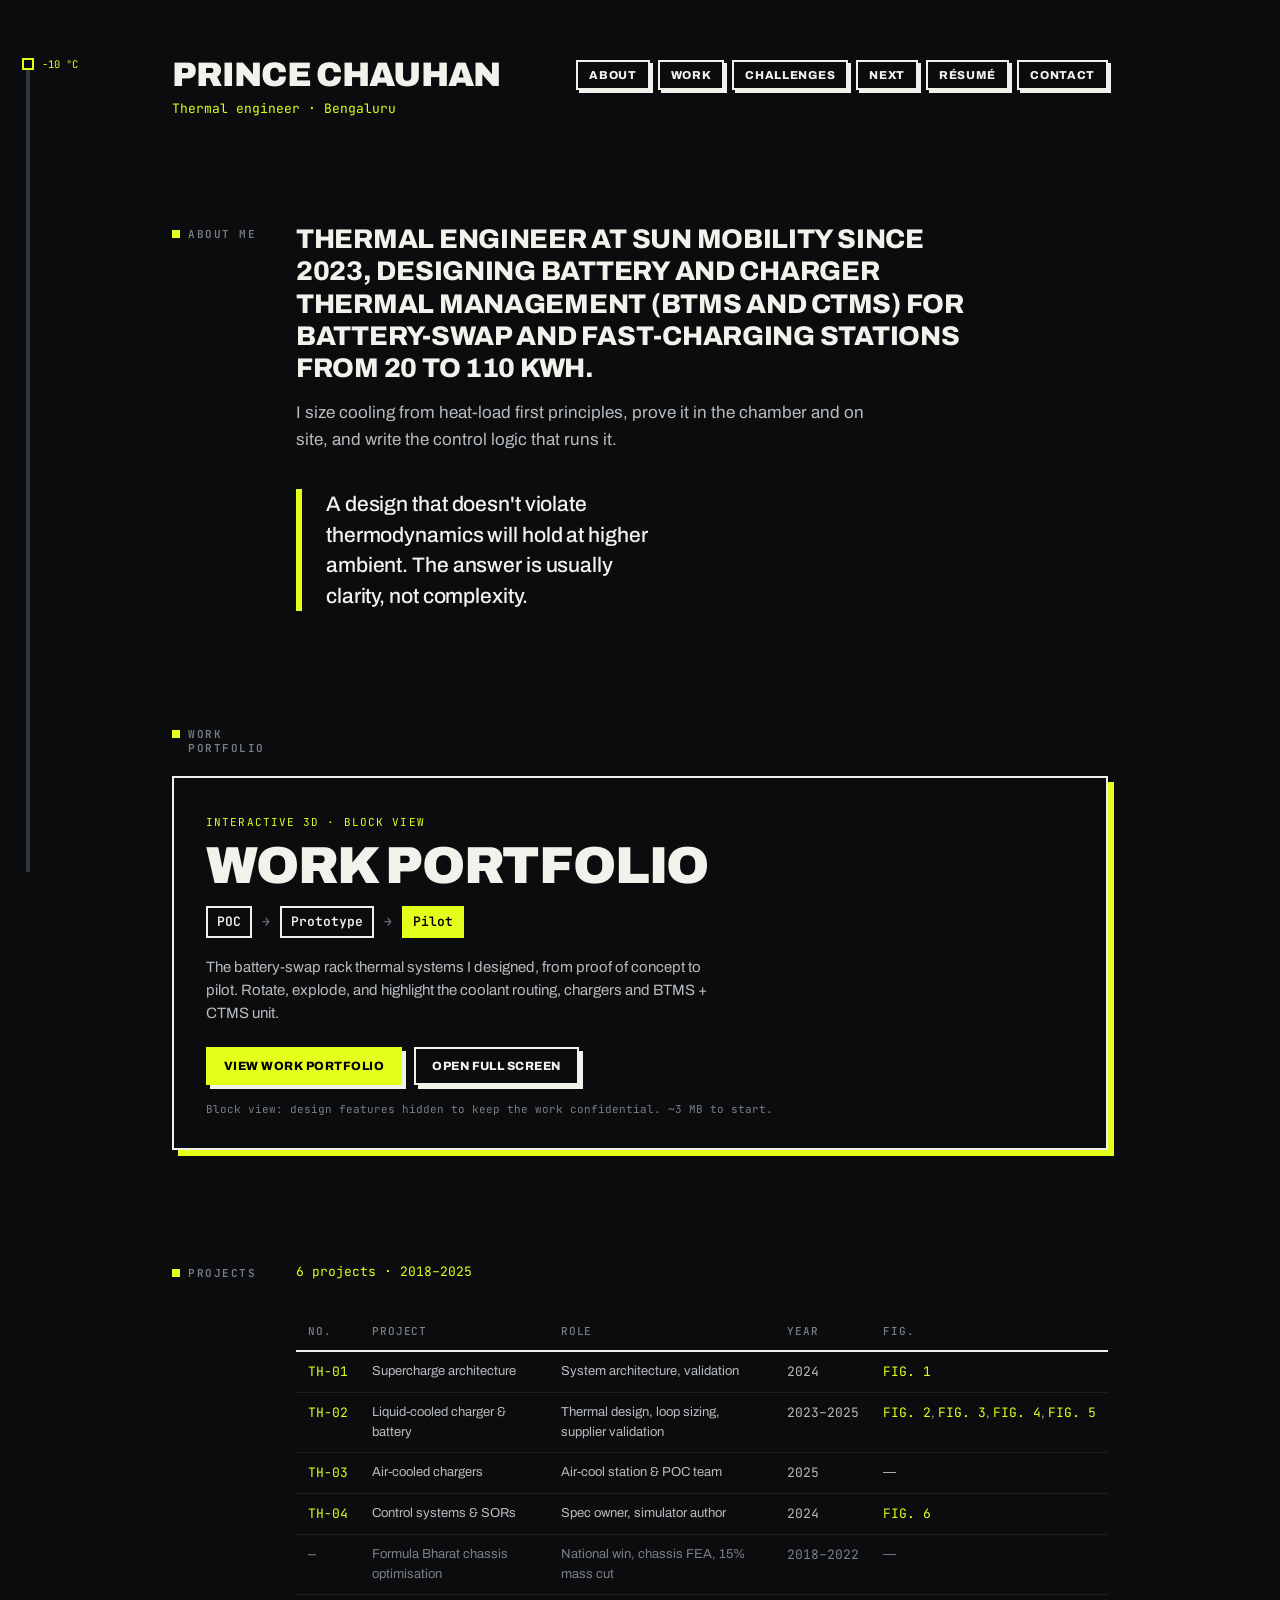
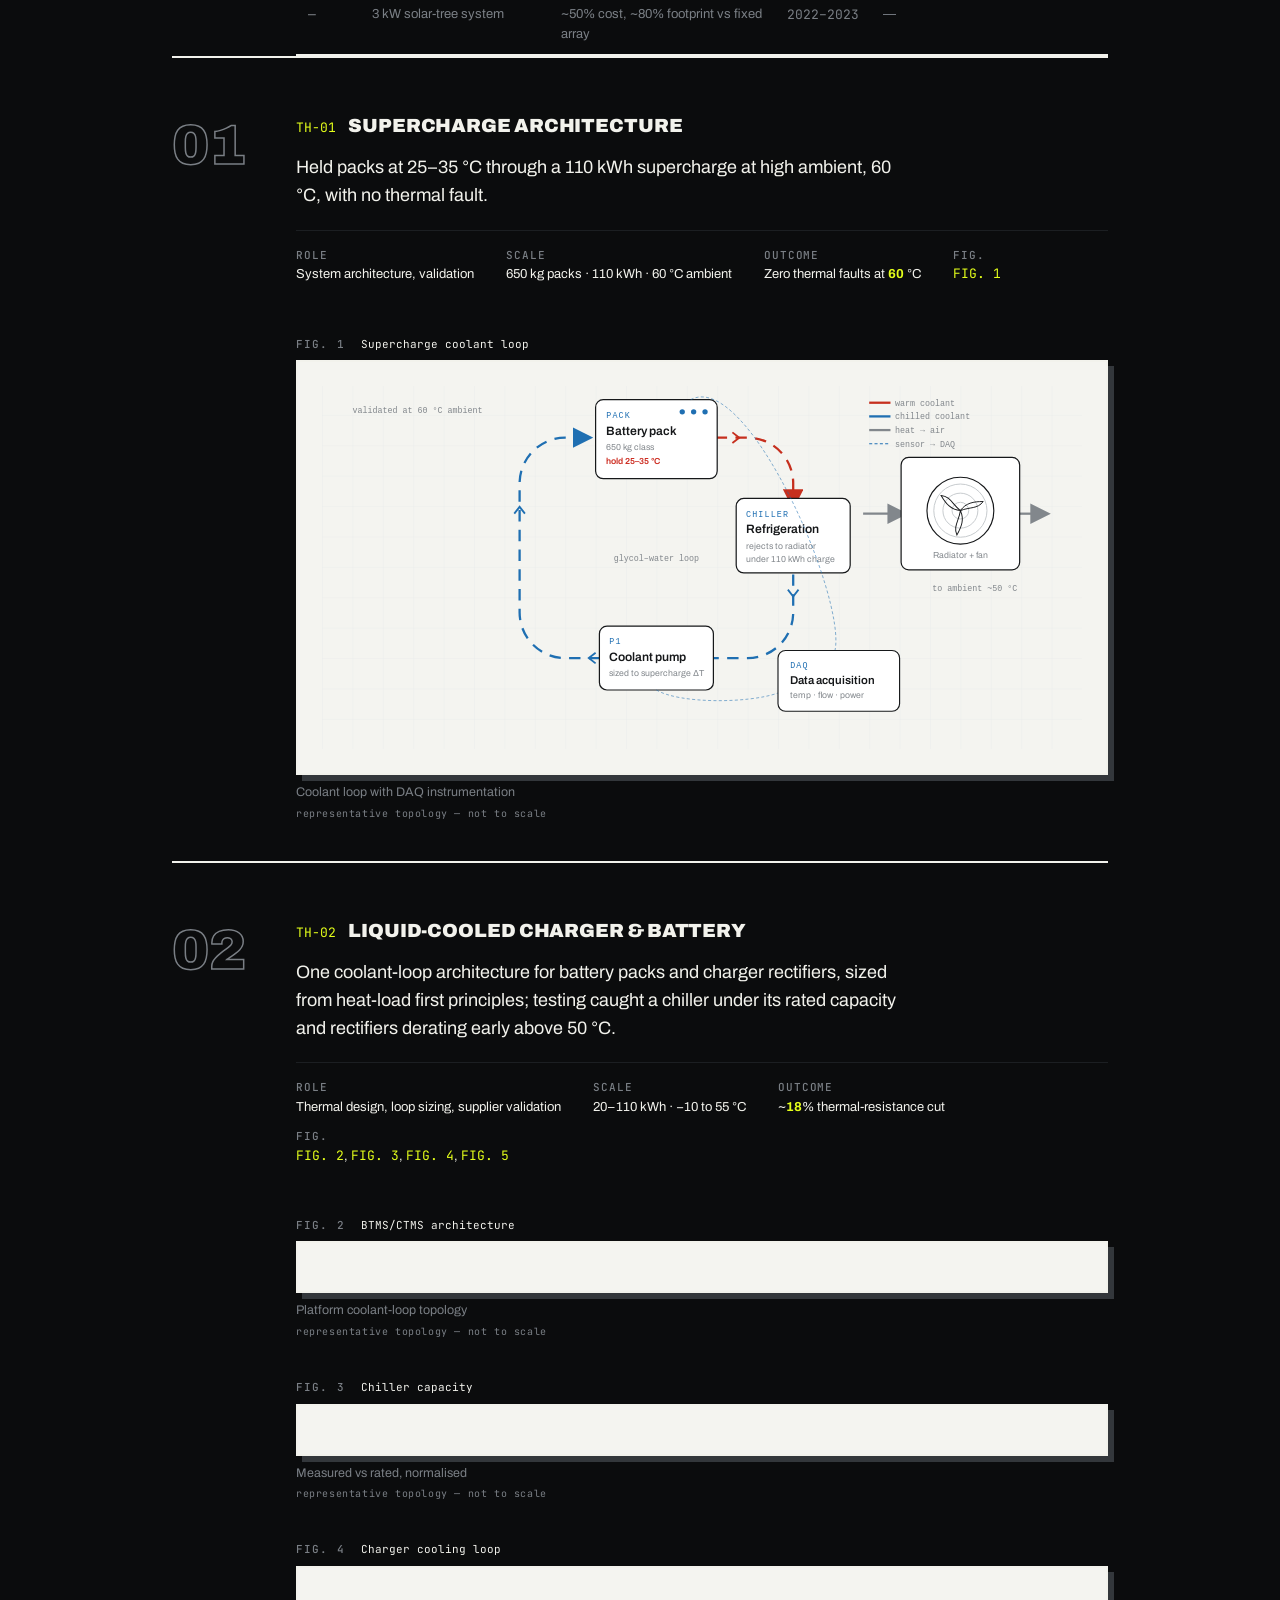
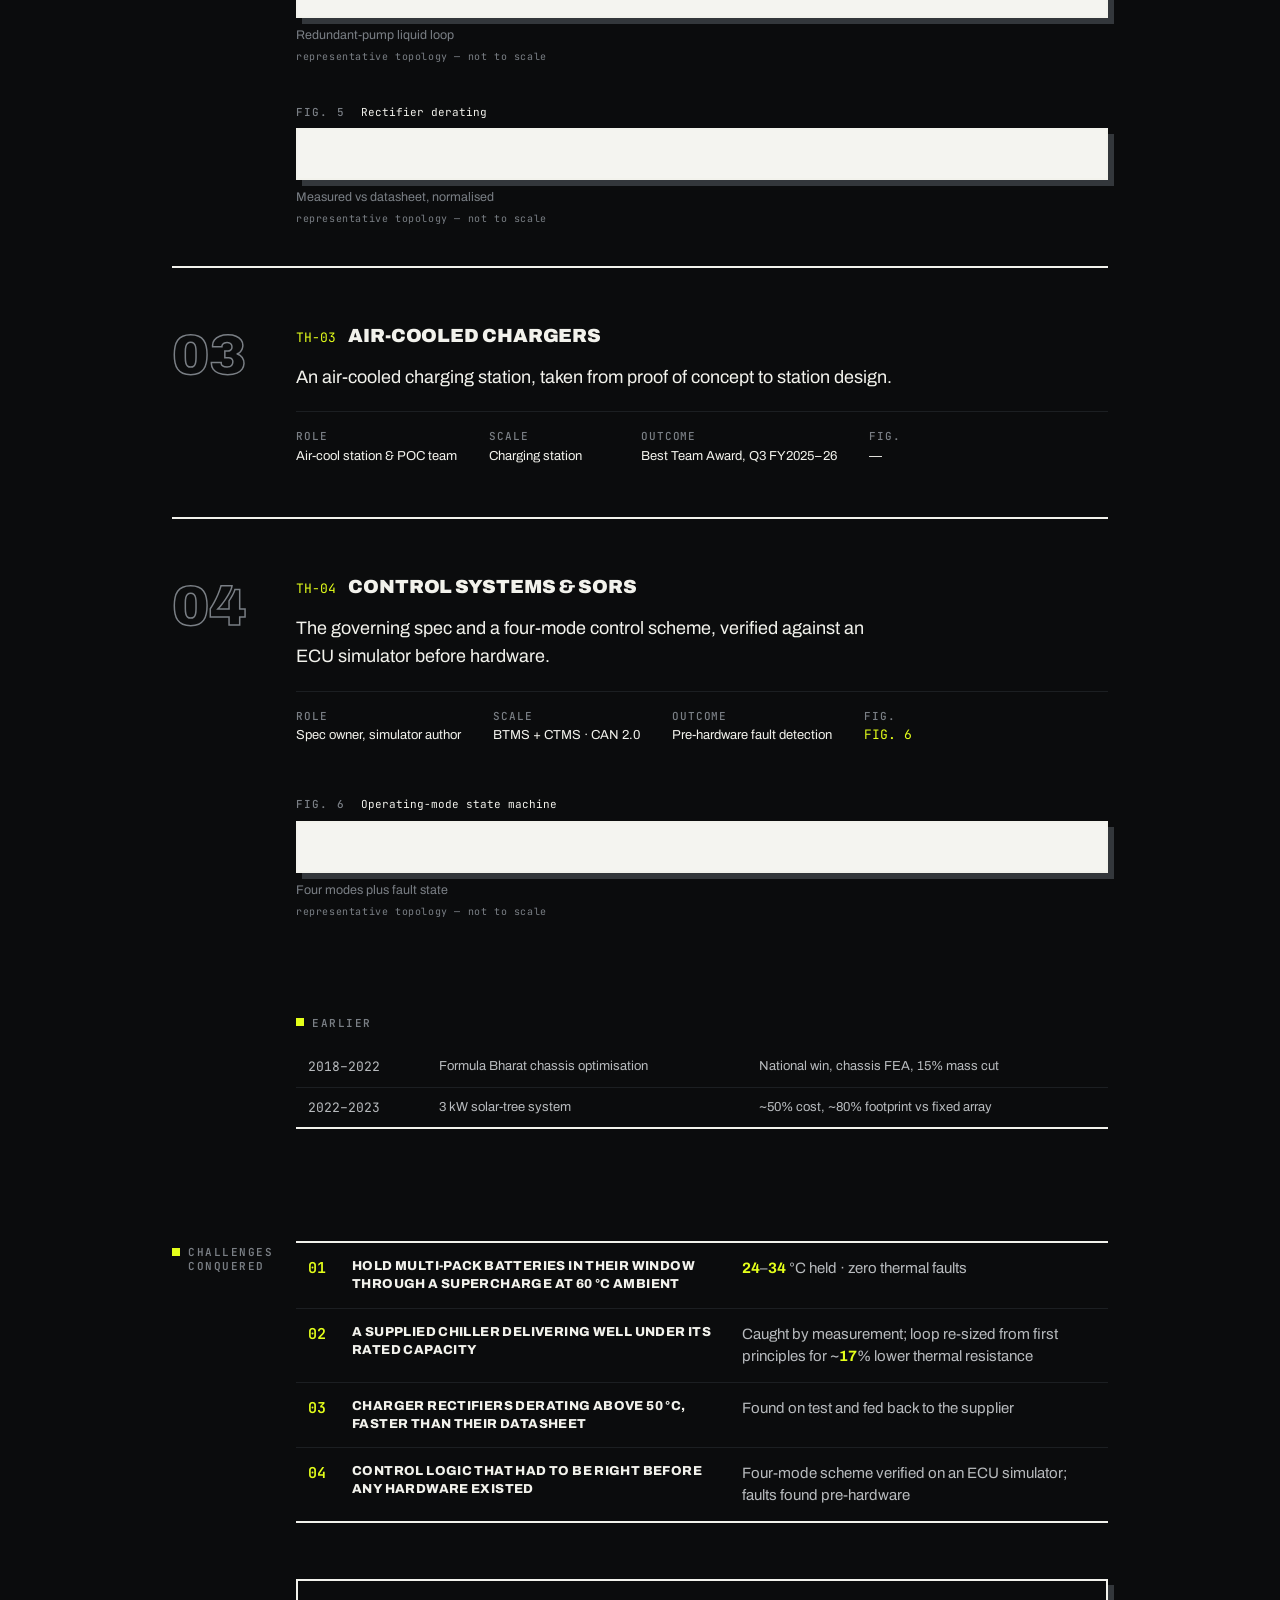
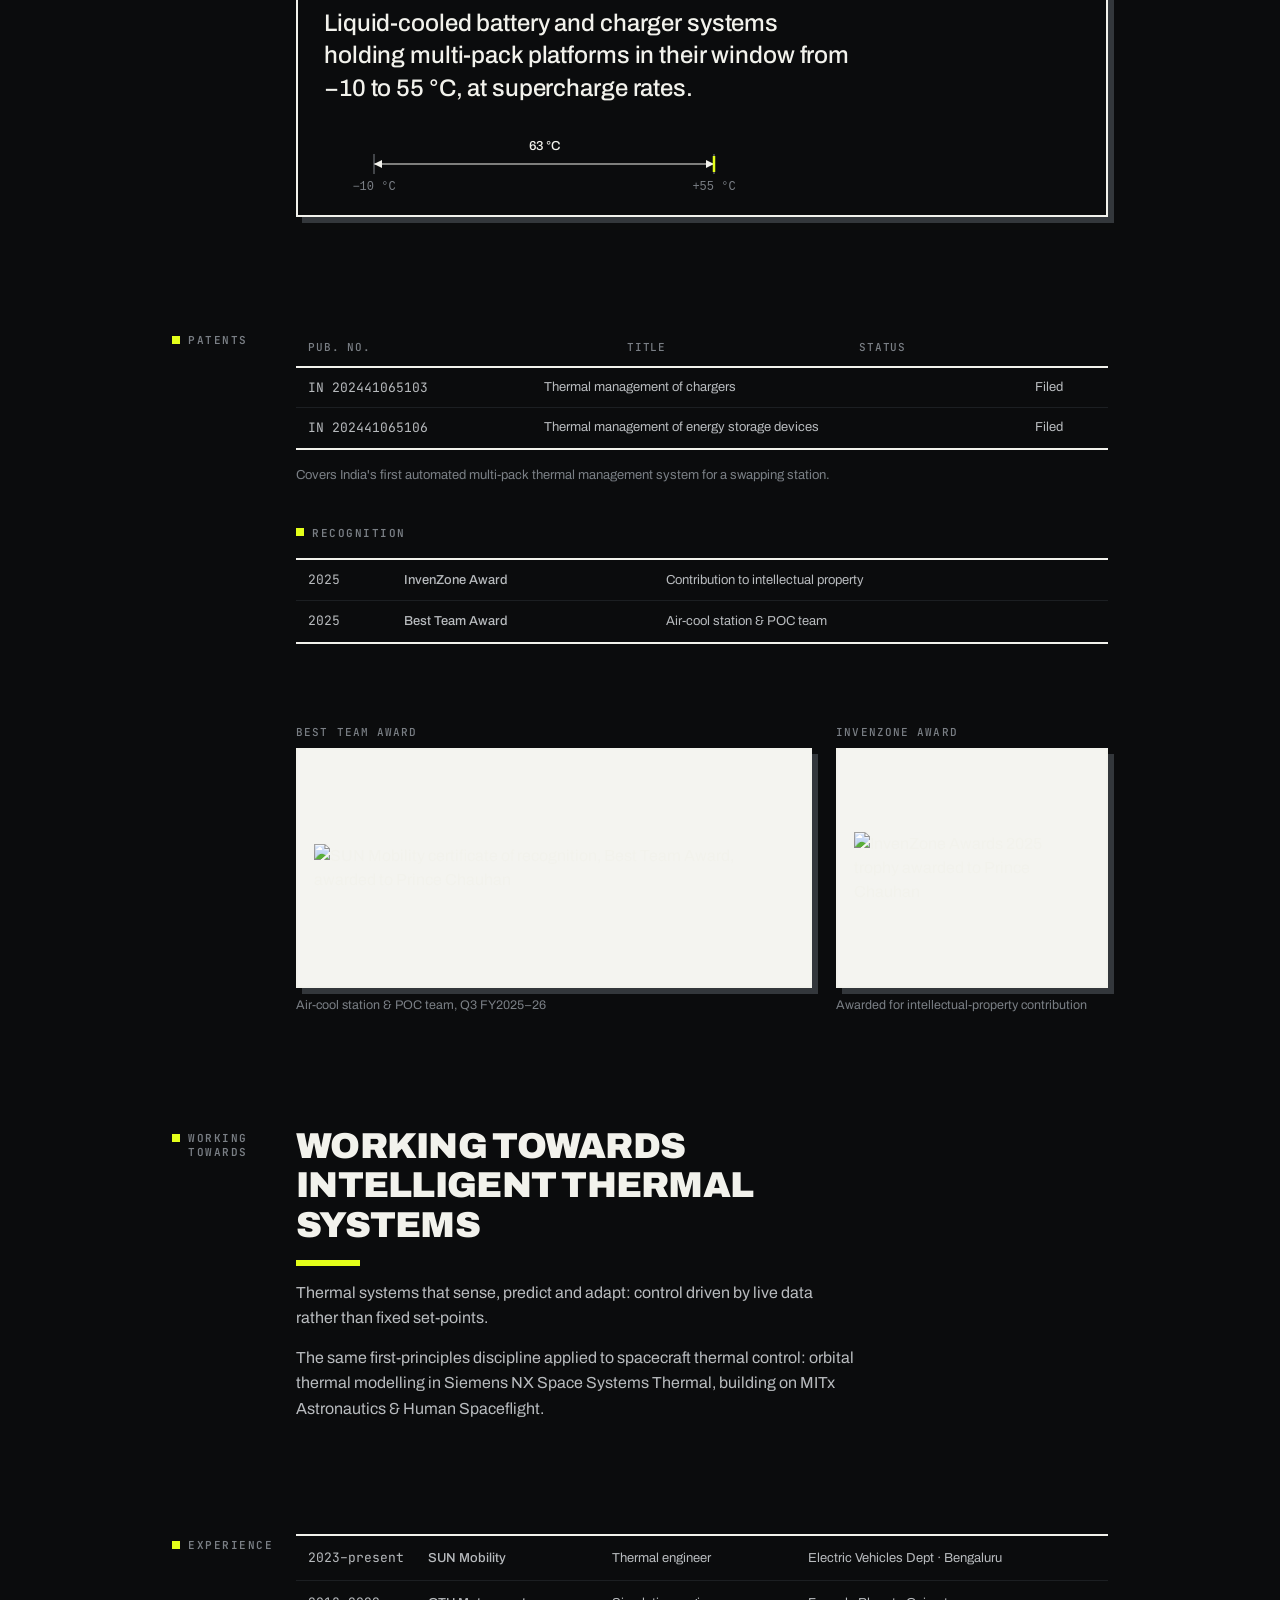
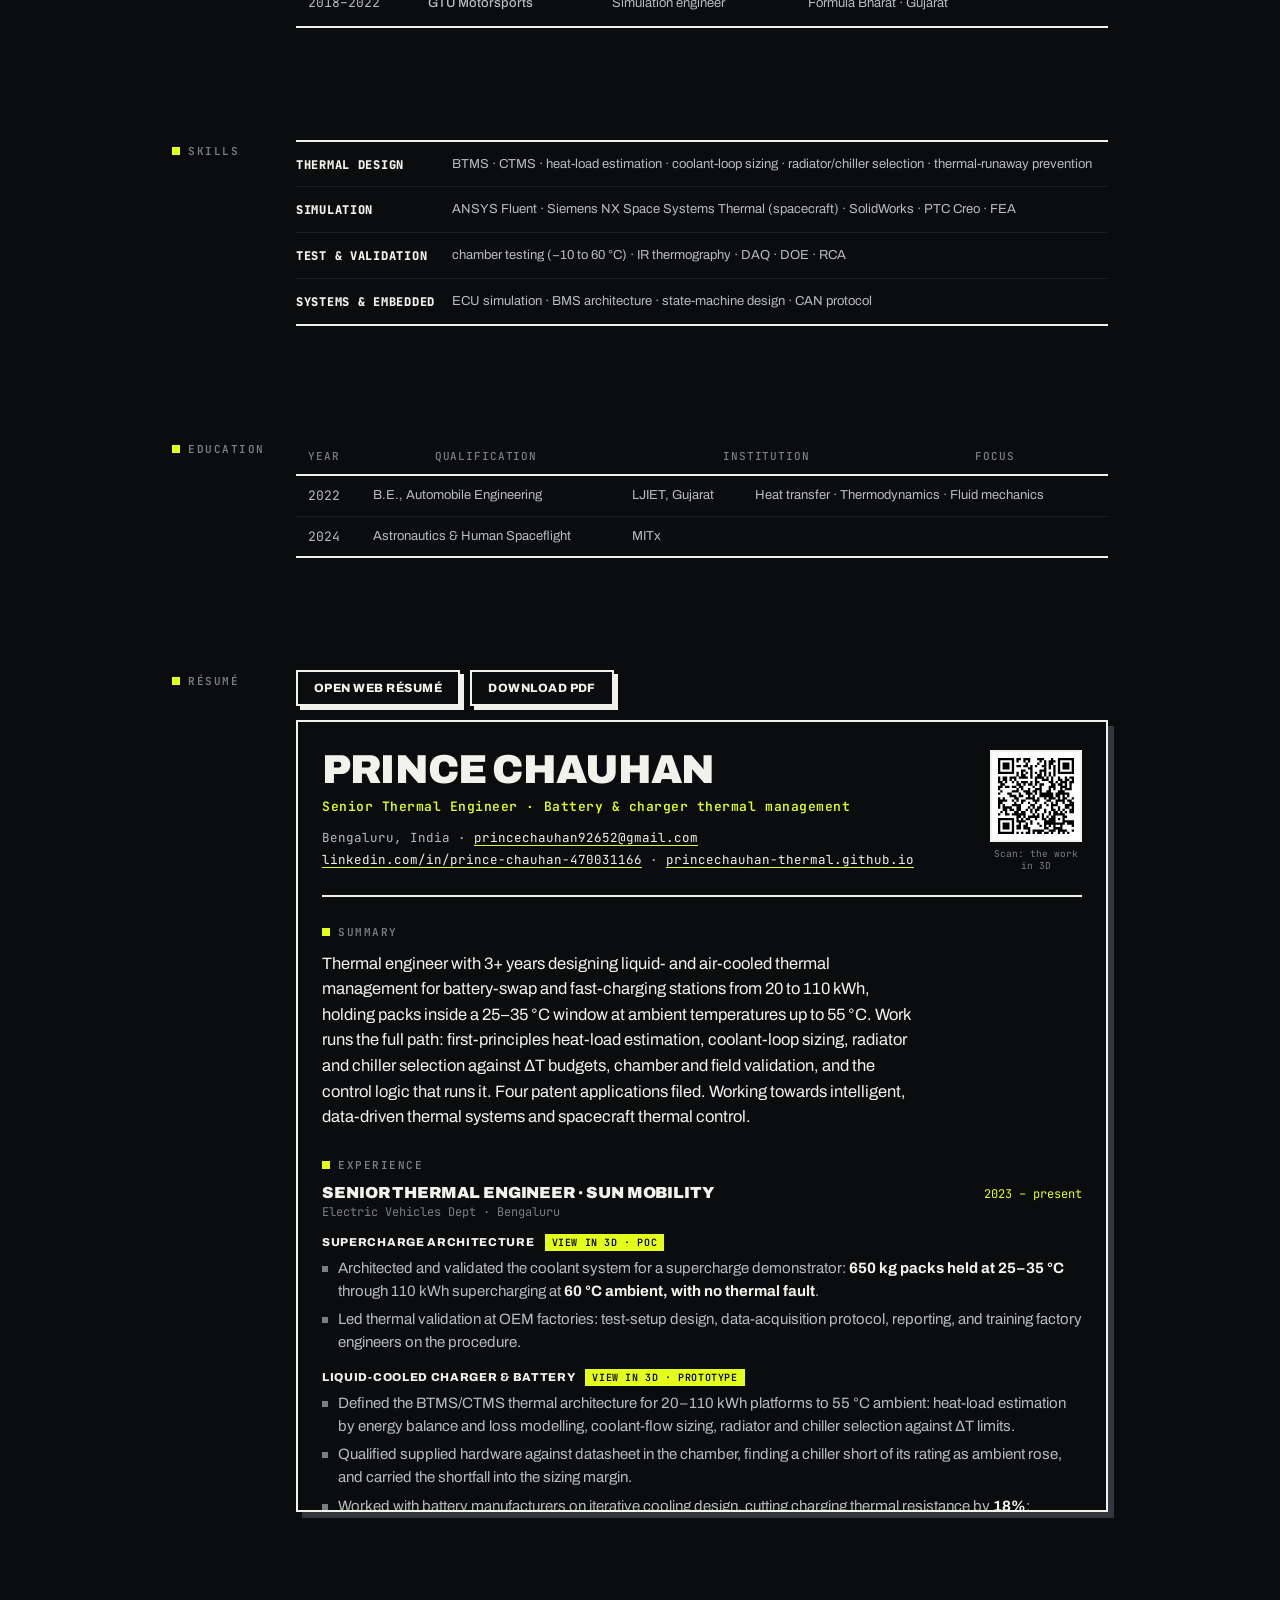
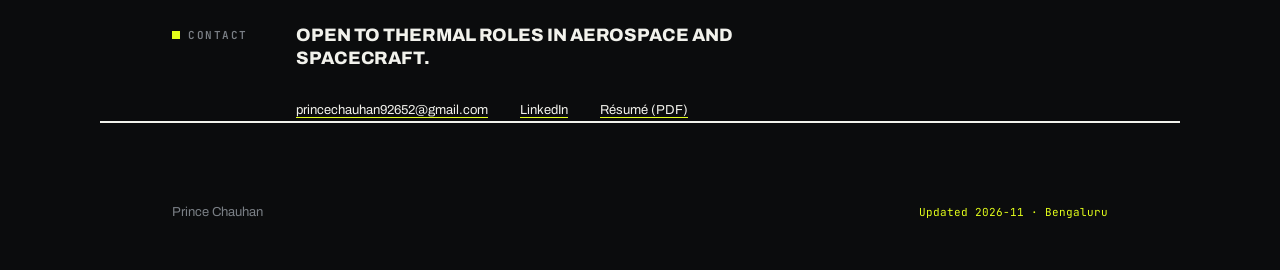
==== index.html @ 32a4f6f1 "Open at the top on refresh; hide page scrollbar; drop redundant progress rule The coolant line is th" ====
<!DOCTYPE html>
<html lang="en">
<head>
  <meta charset="UTF-8">
  <meta name="viewport" content="width=device-width, initial-scale=1.0">
  <title>Prince Chauhan — Thermal Engineer</title>
  <meta name="description" content="Thermal engineer. Liquid-cooled battery and charger systems for multi-pack platforms, held in window from −10 to 55 °C at supercharge rates. Moving toward spacecraft thermal control.">
  <!-- Link preview. This is what renders when the URL is pasted into LinkedIn,
       Slack or an email, so it reaches people who never open the page.
       DEPLOY STEP: og:image and og:url must be ABSOLUTE urls on the real domain —
       a relative path here silently renders no image at all. Replace the host
       below with the live origin before sharing the link anywhere. -->
  <!-- og:type is "website", not "profile". The profile type expects companion
       profile:first_name / last_name tags to be well-formed, and no platform
       renders it differently — website is the widely-tested path. -->
  <meta property="og:type" content="website">
  <meta property="og:site_name" content="Prince Chauhan">
  <meta property="og:locale" content="en_GB">
  <meta property="og:title" content="Prince Chauhan — Thermal Engineer">
  <meta property="og:description" content="Liquid-cooled battery and charger systems for multi-pack platforms, held from −10 to 55 °C at supercharge rates. Moving toward spacecraft thermal control.">
  <meta property="og:url" content="https://princechauhan-thermal.github.io/">
  <meta property="og:image" content="https://princechauhan-thermal.github.io/assets/media/og-card.jpg">
  <meta property="og:image:secure_url" content="https://princechauhan-thermal.github.io/assets/media/og-card.jpg">
  <meta property="og:image:type" content="image/jpeg">
  <meta property="og:image:width" content="1200">
  <meta property="og:image:height" content="630">
  <meta property="og:image:alt" content="Prince Chauhan, thermal engineer — operating envelope −10 to +55 °C">
  <meta name="twitter:card" content="summary_large_image">
  <meta name="twitter:title" content="Prince Chauhan — Thermal Engineer">
  <meta name="twitter:description" content="Liquid-cooled battery and charger systems, held from −10 to 55 °C at supercharge rates. Moving toward spacecraft thermal control.">
  <meta name="twitter:image" content="https://princechauhan-thermal.github.io/assets/media/og-card.jpg">
  <meta name="twitter:image:alt" content="Prince Chauhan, thermal engineer — operating envelope −10 to +55 °C">

  <link rel="preconnect" href="https://fonts.googleapis.com">
  <link rel="preconnect" href="https://fonts.gstatic.com" crossorigin>
  <link href="https://fonts.googleapis.com/css2?family=Archivo:wght@400;500;800;900&family=JetBrains+Mono:wght@400;600&display=swap" rel="stylesheet">
  <link rel="stylesheet" href="styles.css?v=22">
  <!-- Dark brutalist skin matching the CAD viewer. Remove this line to return to the light theme. -->
  <link rel="stylesheet" href="brutal.css?v=5">
</head>
<body>
  <a class="skip" href="#work">Skip to work</a>

  <header class="masthead" id="masthead"></header>

  <div class="running-head" id="running-head">
    <span class="rh__left">Prince</span>
    <span class="rh__right" id="rh-section"></span>
  </div>

  <main>
    <section class="sect" id="about"></section>
    <section class="sect" id="evolution"></section>
    <section class="sect" id="work"></section>
    <section class="sect" id="challenges"></section>
    <section class="sect" id="patents"></section>
    <section class="sect" id="next"></section>
    <section class="sect" id="experience"></section>
    <section class="sect" id="skills"></section>
    <section class="sect" id="education"></section>
    <section class="sect" id="resume"></section>
    <section class="sect sect--contact" id="contact"></section>
  </main>

  <footer class="footer" id="footer"></footer>

  <script src="data/content.js?v=21"></script>
  <script src="main.js?v=25"></script>
</body>
</html>
---- styles.css ----
:root {
  color-scheme: light;
  --paper: #f2f3f4;
  --panel: #fff;
  --ink: #16181a;
  --ink-70: #4a4e52;
  --ink-45: #82878c;
  --ink-20: #c7cbce;
  --grid: #e9ebec;
  --correction: #cc2a1e;
  --max-w: 1080px;
  --gutter: 24px;
  --margin: 72px;
  --font: "Archivo", "Helvetica Neue", "Segoe UI", Arial, sans-serif;
  --mono: "SFMono-Regular", Consolas, "Liberation Mono", monospace;
}

*, *::before, *::after { box-sizing: border-box; margin: 0; padding: 0; }

body {
  background: var(--paper);
  color: var(--ink);
  font-family: var(--font);
  font-size: 16px;
  line-height: 1.5;
  -webkit-font-smoothing: antialiased;
  -moz-osx-font-smoothing: grayscale;
}

a {
  color: var(--ink);
  text-decoration-color: var(--ink-20);
  text-underline-offset: 3px;
  text-decoration-thickness: 1px;
}
a:hover { text-decoration-color: var(--ink); }
a:focus-visible { outline: 2px solid var(--ink); outline-offset: 2px; }

img { max-width: 100%; display: block; }

.skip {
  position: absolute;
  top: -40px;
  left: 0;
  background: var(--ink);
  color: var(--panel);
  padding: 8px 16px;
  z-index: 200;
  text-decoration: none;
  font-size: 13px;
}
.skip:focus { top: 0; }

/* ---- Masthead ---- */

.masthead {
  max-width: var(--max-w);
  margin: 0 auto;
  padding: 56px var(--margin) 0;
}
.masthead__inner {
  display: flex;
  justify-content: space-between;
  align-items: flex-start;
  flex-wrap: wrap;
  gap: 16px;
}
.masthead__name {
  font-weight: 500;
  font-size: 30px;
  line-height: 1.1;
  letter-spacing: -0.01em;
  text-decoration: none;
  color: var(--ink);
  display: block;
}
.masthead__sub {
  display: block;
  font-family: var(--mono);
  font-size: 13px;
  color: var(--ink-45);
  margin-top: 6px;
  font-feature-settings: "tnum" 1;
}
.masthead__nav {
  display: flex;
  font-size: 13px;
  margin-top: 4px;
}
.masthead__nav a {
  color: var(--ink-45);
  text-decoration: none;
  padding: 0 12px;
  border-right: 1px solid var(--ink-20);
}
.masthead__nav a:last-child { border-right: none; padding-right: 0; }
.masthead__nav a:first-child { padding-left: 0; }
.masthead__nav a:hover { color: var(--ink); }

/* ---- Running head ---- */

.running-head {
  position: fixed;
  top: 0; left: 0; right: 0;
  z-index: 100;
  height: 36px;
  background: var(--paper);
  border-bottom: 1px solid var(--ink-20);
  display: flex;
  justify-content: space-between;
  align-items: center;
  padding: 0 var(--margin);
  opacity: 0;
  transition: opacity 0.3s;
  pointer-events: none;
}
.running-head.visible {
  opacity: 1;
  pointer-events: auto;
}
.rh__left {
  font-size: 13px;
  color: var(--ink-45);
}
.rh__right {
  font-family: var(--mono);
  font-size: 11px;
  color: var(--ink-45);
  text-transform: uppercase;
  letter-spacing: 0.08em;
  font-feature-settings: "tnum" 1;
}

/* ---- Lede ---- */

.lede {
  max-width: var(--max-w);
  margin: 0 auto;
  padding: 104px var(--margin);
}
.lede__text {
  font-size: clamp(22px, 3.2vw, 30px);
  line-height: 1.35;
  letter-spacing: -0.005em;
  max-width: 38ch;
}
.lede__text .mark {
  text-decoration: underline;
  text-decoration-color: var(--correction);
  text-decoration-thickness: 2px;
  text-underline-offset: 4px;
}
.lede__envelope {
  display: block;
  max-width: 440px;
  height: auto;
  margin-top: 56px;
}

/* ---- Section grid ---- */

.sect {
  max-width: var(--max-w);
  margin: 0 auto;
  padding: 0 var(--margin);
  padding-top: 112px;
  display: grid;
  grid-template-columns: 100px 1fr;
  column-gap: var(--gutter);
}
.sect__label {
  grid-column: 1;
  font-weight: 500;
  font-size: 12px;
  line-height: 1.3;
  text-transform: uppercase;
  letter-spacing: 0.14em;
  color: var(--ink-45);
  padding-top: 4px;
}
.sect__intro,
.sect__body,
.sect__earlier {
  grid-column: 2;
  /* Grid items default to min-width:auto and refuse to shrink below their
     content, which pushes the wide tables past the viewport. */
  min-width: 0;
}
.sect__count {
  font-family: var(--mono);
  font-size: 13px;
  color: var(--ink-45);
  margin-bottom: 32px;
  font-feature-settings: "tnum" 1;
}

/* ---- BOM table ---- */

.bom-wrap { overflow-x: auto; }
.bom {
  width: 100%;
  border-collapse: collapse;
  background: var(--panel);
  font-size: 13px;
}
.bom th {
  font-family: var(--mono);
  font-size: 11px;
  font-weight: 500;
  text-transform: uppercase;
  letter-spacing: 0.08em;
  color: var(--ink-45);
  text-align: left;
  padding: 10px 12px;
  border-bottom: 1px solid var(--ink-20);
  white-space: nowrap;
}
.bom td {
  padding: 10px 12px;
  border-bottom: 1px solid var(--grid);
  color: var(--ink-70);
  vertical-align: top;
}
.bom tr:last-child td { border-bottom: 1px solid var(--ink-20); }
.bom__code {
  font-family: var(--mono);
  font-feature-settings: "tnum" 1;
  white-space: nowrap;
}
.bom__code a { color: var(--ink); text-decoration: none; }
.bom__code a:hover { text-decoration: underline; text-decoration-color: var(--ink-20); }
.bom__year {
  font-family: var(--mono);
  font-feature-settings: "tnum" 1;
  white-space: nowrap;
}
.bom__fig { white-space: nowrap; }
.bom__earlier td { color: var(--ink-45); font-style: normal; }

/* ---- Project block ---- */

.project {
  grid-column: 1 / -1;
  display: grid;
  grid-template-columns: 100px 1fr;
  column-gap: var(--gutter);
  padding: 56px 0 40px;
  border-top: 1px solid var(--ink-20);
}
.project__folio {
  font-weight: 500;
  font-size: 44px;
  line-height: 1;
  color: var(--ink-20);
  padding-top: 4px;
}
.project__head {
  display: flex;
  align-items: baseline;
  gap: 12px;
  flex-wrap: wrap;
}
.project__code {
  font-family: var(--mono);
  font-size: 13px;
  color: var(--ink-45);
  font-feature-settings: "tnum" 1;
}
.project__title {
  font-weight: 500;
  font-size: 18px;
  line-height: 1.25;
  margin: 0;
}
.project__sentence {
  font-size: 18px;
  line-height: 1.55;
  max-width: 60ch;
  margin-top: 16px;
}

/* ---- Metadata row ---- */

.meta-row {
  display: flex;
  flex-wrap: wrap;
  gap: 0 32px;
  margin-top: 20px;
  padding-top: 16px;
  border-top: 1px solid var(--grid);
  list-style: none;
}
.meta-item { min-width: 120px; margin-bottom: 12px; }
.meta-item dt {
  font-family: var(--mono);
  font-size: 11px;
  font-weight: 500;
  text-transform: uppercase;
  letter-spacing: 0.08em;
  color: var(--ink-45);
  margin-bottom: 2px;
}
.meta-item dd {
  font-size: 13px;
  line-height: 1.4;
  color: var(--ink-70);
}

/* ---- Plate ---- */

.plate { margin-top: 40px; }
.plate__tag {
  font-family: var(--mono);
  font-size: 11px;
  font-weight: 500;
  text-transform: uppercase;
  letter-spacing: 0.10em;
  color: var(--ink-45);
  margin-bottom: 8px;
}
.plate__tag-title {
  text-transform: none;
  letter-spacing: 0;
  font-weight: 400;
  margin-left: 8px;
}
.plate__frame {
  background: var(--panel);
  border: 1px solid var(--ink-20);
  padding: 24px;
  overflow-x: auto;
  border-left-width: 1px;
  border-left-color: var(--ink-20);
  transition: border-left-color 0.15s;
}
.plate__frame img { width: 100%; height: auto; }
.plate--flash .plate__frame {
  border-left-width: 2px;
  border-left-color: var(--correction);
}
.plate__caption {
  font-size: 12.5px;
  line-height: 1.5;
  color: var(--ink-45);
  margin-top: 8px;
}
.plate__stamp {
  font-family: var(--mono);
  font-size: 10px;
  letter-spacing: 0.06em;
  color: var(--ink-20);
  margin-top: 4px;
}

/* ---- FIG reference ---- */

.fig-ref {
  font-family: var(--mono);
  font-size: inherit;
  color: var(--ink-70);
  text-decoration: none;
  cursor: pointer;
}
.fig-ref:hover { color: var(--ink); text-decoration: underline; text-decoration-color: var(--ink-20); }

/* ---- Earlier ---- */

.sect__earlier { padding-top: 56px; }
.earlier-label {
  font-weight: 500;
  font-size: 12px;
  text-transform: uppercase;
  letter-spacing: 0.14em;
  color: var(--ink-45);
  margin-bottom: 16px;
}
.earlier-table {
  width: 100%;
  border-collapse: collapse;
  font-size: 13px;
  background: var(--panel);
}
.earlier-table td {
  padding: 10px 12px;
  border-bottom: 1px solid var(--grid);
  color: var(--ink-70);
  vertical-align: top;
}
.earlier-table tr:last-child td { border-bottom: 1px solid var(--ink-20); }
.earlier-table .e-year {
  font-family: var(--mono);
  font-feature-settings: "tnum" 1;
  white-space: nowrap;
}

/* ---- Position ---- */

.position-wrap {
  max-width: var(--max-w);
  margin: 0 auto;
  padding: 112px var(--margin) 0;
}
.position {
  font-size: clamp(19px, 2.1vw, 23px);
  line-height: 1.45;
  max-width: 30ch;
  color: var(--ink);
  border-left: 2px solid var(--correction);
  padding-left: 24px;
  margin-left: 124px;
}

/* ---- Recognition ---- */

.award-label {
  font-weight: 500;
  font-size: 12px;
  text-transform: uppercase;
  letter-spacing: 0.14em;
  color: var(--ink-45);
  margin: 40px 0 16px;
}
.award-table {
  width: 100%;
  border-collapse: collapse;
  font-size: 13px;
  background: var(--panel);
}
.award-table td {
  padding: 10px 12px;
  border-bottom: 1px solid var(--grid);
  color: var(--ink-70);
  vertical-align: baseline;
}
.award-table tr:first-child td { border-top: 1px solid var(--ink-20); }
.award-table tr:last-child td { border-bottom: 1px solid var(--ink-20); }
.award-year {
  font-family: var(--mono);
  font-feature-settings: "tnum" 1;
  color: var(--ink-45);
  white-space: nowrap;
  width: 96px;
}
.award-name { color: var(--ink); font-weight: 500; white-space: nowrap; }

/* ---- Experience ---- */

.exp-table {
  width: 100%;
  border-collapse: collapse;
  font-size: 13px;
  background: var(--panel);
}
.exp-table td {
  padding: 12px;
  border-bottom: 1px solid var(--grid);
  color: var(--ink-70);
  vertical-align: baseline;
}
.exp-table tr:first-child td { border-top: 1px solid var(--ink-20); }
.exp-table tr:last-child td { border-bottom: 1px solid var(--ink-20); }
.exp-year {
  font-family: var(--mono);
  font-feature-settings: "tnum" 1;
  white-space: nowrap;
  color: var(--ink-45);
  width: 96px;
}
.exp-org {
  color: var(--ink);
  font-weight: 500;
  white-space: nowrap;
}

/* ---- Patents ---- */

.patents-table {
  width: 100%;
  border-collapse: collapse;
  font-size: 13px;
  background: var(--panel);
}
.patents-table th {
  font-family: var(--mono);
  font-size: 11px;
  font-weight: 500;
  text-transform: uppercase;
  letter-spacing: 0.08em;
  color: var(--ink-45);
  text-align: left;
  padding: 10px 12px;
  border-bottom: 1px solid var(--ink-20);
}
.patents-table td {
  padding: 10px 12px;
  border-bottom: 1px solid var(--grid);
  color: var(--ink-70);
  vertical-align: top;
}
.patents-table tr:last-child td { border-bottom: 1px solid var(--ink-20); }
.pub-no {
  font-family: var(--mono);
  font-feature-settings: "tnum" 1;
  white-space: nowrap;
  color: var(--ink);
}
.award-line {
  font-size: 13px;
  color: var(--ink-45);
  margin-top: 16px;
}

/* ---- Skills ---- */

.skills-row {
  display: grid;
  grid-template-columns: 140px 1fr;
  gap: 0 16px;
  padding: 12px 0;
  border-bottom: 1px solid var(--grid);
  font-size: 13px;
}
.skills-row:first-child { border-top: 1px solid var(--ink-20); }
.skills-row:last-child { border-bottom: 1px solid var(--ink-20); }
.skills-row__domain {
  font-family: var(--mono);
  font-size: 11px;
  font-weight: 500;
  text-transform: uppercase;
  letter-spacing: 0.08em;
  color: var(--ink-45);
  padding-top: 2px;
}
.skills-row__tokens { color: var(--ink-70); line-height: 1.6; }

/* ---- Education ---- */

.edu-table {
  width: 100%;
  border-collapse: collapse;
  font-size: 13px;
  background: var(--panel);
}
.edu-table th {
  font-family: var(--mono);
  font-size: 11px;
  font-weight: 500;
  text-transform: uppercase;
  letter-spacing: 0.08em;
  color: var(--ink-45);
  text-align: left;
  padding: 10px 12px;
  border-bottom: 1px solid var(--ink-20);
}
.edu-table td {
  padding: 10px 12px;
  border-bottom: 1px solid var(--grid);
  color: var(--ink-70);
  vertical-align: top;
}
.edu-table tr:last-child td { border-bottom: 1px solid var(--ink-20); }
.edu-year {
  font-family: var(--mono);
  font-feature-settings: "tnum" 1;
  white-space: nowrap;
}

/* ---- Contact ---- */

.contact__avail {
  font-size: 18px;
  line-height: 1.5;
  margin-bottom: 32px;
  max-width: 40ch;
}
.contact__links {
  display: flex;
  flex-wrap: wrap;
  gap: 16px 32px;
  font-size: 13px;
}
.contact__links a { color: var(--ink-70); }
.contact__links a:hover { color: var(--ink); }

/* ---- Footer ---- */

.footer {
  max-width: var(--max-w);
  margin: 0 auto;
  padding: 80px var(--margin) 48px;
  display: flex;
  justify-content: space-between;
  align-items: baseline;
  font-size: 13px;
  color: var(--ink-45);
  border-top: 1px solid var(--ink-20);
}
.footer__meta {
  font-family: var(--mono);
  font-size: 11px;
  font-feature-settings: "tnum" 1;
}

/* ---- Responsive ---- */

@media (max-width: 760px) {
  :root { --margin: 20px; }
  .masthead { padding-top: 32px; }
  .masthead__inner { flex-direction: column; }
  .masthead__name { font-size: 24px; }
  .running-head { padding: 0 var(--margin); }
  .lede { padding: 64px var(--margin); }
  .lede__text { font-size: 22px; }
  .sect { grid-template-columns: 1fr; padding-top: 64px; }
  .sect__label { margin-bottom: 24px; }
  .sect__intro, .sect__body, .sect__earlier { grid-column: 1; }
  .project { grid-template-columns: 1fr; }
  .position-wrap { padding: 64px var(--margin) 0; }
  .position { margin-left: 0; padding-left: 16px; }
  .project__folio { font-size: 32px; margin-bottom: 12px; }
  .meta-row { gap: 0 20px; }
  .meta-item { min-width: 100px; }
  .plate__frame { padding: 16px; }
  .skills-row { grid-template-columns: 1fr; gap: 4px; }
  .footer { flex-direction: column; gap: 8px; }
}

@media (max-width: 480px) {
  .masthead__nav a { padding: 0 8px; font-size: 12px; }
  .bom th:nth-child(3), .bom td:nth-child(3) { display: none; }
}

/* ---- Overflow containment ----
   Tables carry nowrap columns and cannot squash indefinitely. They scroll
   inside their own box so the page body never scrolls sideways. */

.project__body { min-width: 0; }

.bom-wrap,
.sect__body > table,
.sect__earlier > table {
  display: block;
  overflow-x: auto;
  max-width: 100%;
  -webkit-overflow-scrolling: touch;
}
.sect__body > table > tbody,
.sect__body > table > thead,
.sect__earlier > table > tbody {
  display: table;
  width: 100%;
  min-width: 420px;
}
.bom { min-width: 560px; }

/* ---- Motion ---- */

.plate__frame svg {
  width: 100%;
  height: auto;
  display: block;
}

/* ---- Live schematics ----
   Colour carries meaning on the loop plates: red is hot coolant, blue is
   chilled, grey is heat leaving to air. The charts use --correction red for a
   measured finding instead — no plate contains both, so the two reds never
   share a frame.

   Nothing here runs until main.js adds .is-live, which it does only after the
   plate has finished drawing itself. Starting earlier would fight the draw-on
   for control of stroke-dashoffset. */

.plate__frame svg .flow {
  stroke-dasharray: 15 11;
}
.plate__frame svg.is-live .flow {
  animation: flow-march 1.15s linear infinite;
}
/* Chilled side runs a little slower — a cold loop reads calmer, and the offset
   speeds stop the two runs pulsing in lockstep, which looks mechanical. */
.plate__frame svg.is-live .flow--cold {
  animation-duration: 1.5s;
}
@keyframes flow-march {
  to { stroke-dashoffset: -26; }
}

/* Fan blades. transform-box:fill-box makes the blades rotate about their own
   centre; without it the origin resolves against the whole viewBox and the fan
   swings around the corner of the drawing instead of spinning. */
.plate__frame svg .fan {
  transform-box: fill-box;
  transform-origin: center;
}
.plate__frame svg.is-live .fan {
  animation: fan-spin 2.6s linear infinite;
}
@keyframes fan-spin {
  to { transform: rotate(360deg); }
}

/* Content rises into place as you scroll down to it — it travels upward,
   never downward, so the page reads as lifting toward the reader.

   CRITICAL: the hidden state is scoped to `html.anim`, which main.js sets only
   once it is actually running. Without that guard, any environment that stalls
   the script — a throttled background tab, a JS error, a blocked file — would
   leave every section stuck at opacity 0 and the page permanently blank.
   Default is visible; the animation is the enhancement, never the prerequisite. */
.anim .reveal {
  opacity: 0;
  transform: translateY(52px);
  transition: opacity 760ms cubic-bezier(.16,.84,.44,1),
              transform 860ms cubic-bezier(.16,.84,.44,1);
  will-change: transform, opacity;
}
.anim .reveal.in {
  opacity: 1;
  transform: none;
  will-change: auto;
}

/* Inside a project block the parts lift in sequence rather than as one slab. */
.anim .lift {
  opacity: 0;
  transform: translateY(38px);
  transition: opacity 700ms cubic-bezier(.16,.84,.44,1) var(--lift-delay, 0ms),
              transform 800ms cubic-bezier(.16,.84,.44,1) var(--lift-delay, 0ms);
}
.anim .lift.in { opacity: 1; transform: none; }

/* The index assembles row by row rather than appearing whole.
   Opacity only — a transform on <tr> makes the wrapper scrollable. */
.anim .row-reveal {
  opacity: 0;
  transition: opacity 420ms ease var(--row-delay, 0ms);
}
.anim .row-reveal.in { opacity: 1; }

/* Scroll position, read off the bottom rule of the running head. */
.rh__progress {
  position: absolute;
  left: 0;
  bottom: -1px;
  height: 1px;
  width: 100%;
  background: var(--correction);
  transform: scaleX(0);
  transform-origin: 0 50%;
}

/* ---- Portrait: the title block ----
   Not a seventh figure. It carries an attribution tag instead of a FIG. number,
   so the face reads as who drew the sheets rather than as one of them. */

.contact__grid {
  display: grid;
  grid-template-columns: 1fr 310px;
  gap: 48px;
  align-items: start;
}
.plate--portrait { margin-top: 0; }
/* A photograph wants a mount, not a margin — 24px of white around a 288px image
   reads as a gap, so the mat tightens and the sheet gets its own inner hairline. */
.plate__frame--portrait { padding: 10px; }
.plate__frame--portrait img {
  display: block;
  width: 100%;
  height: auto;
  aspect-ratio: 3 / 4;
  object-fit: cover;
  /* Deliberate override of the contain rule the other photographs use: the
     framed print and plant behind him must leave the rectangle. */
  object-position: 50% 22%;
  border: 1px solid var(--ink-20);
}

/* Face in the running head — the only thing that reaches a reader who never
   scrolls as far as Contact. */
.rh__face {
  width: 22px;
  height: 22px;
  border-radius: 0;
  object-fit: cover;
  object-position: 50% 22%;
  border: 1px solid var(--ink-20);
  margin-right: 10px;
  vertical-align: middle;
}
.rh__left { display: flex; align-items: center; }

@media (max-width: 760px) {
  .contact__grid { grid-template-columns: 1fr; gap: 32px; }
  /* The availability line and the email address are the highest-converting pair
     on the page; the portrait must not wedge between them. */
  .plate--portrait { order: 2; max-width: 200px; }
  .contact__main { order: 1; }
}

/* ---- Award photographs ---- */

.award-media {
  display: grid;
  grid-template-columns: 1.9fr 1fr;
  gap: 24px;
  align-items: start;
  margin-top: 40px;
}
/* Photographs are the one place the page carries an image that is not line art.
   A fixed frame height keeps a wide certificate and a tall trophy on one
   baseline, and `contain` means neither is cropped to achieve it. */
.plate__frame--photo {
  height: 240px;
  display: flex;
  align-items: center;
  justify-content: center;
  padding: 16px;
}
.plate__frame--photo img {
  max-width: 100%;
  max-height: 100%;
  width: auto;
  height: auto;
  object-fit: contain;
}

@media (max-width: 760px) {
  .award-media { grid-template-columns: 1fr; }
  .plate__frame--photo { height: 200px; }
}

@media (prefers-reduced-motion: reduce) {
  .running-head { transition: none; }
  .plate__frame { transition: none; }
  .anim .reveal, .anim .row-reveal, .anim .lift {
    opacity: 1 !important;
    transform: none !important;
    transition: none !important;
  }
  .rh__progress { display: none; }
  /* Looping motion is the specific thing this setting exists to stop — a
     continuously marching line can trigger vestibular symptoms. Colour and
     dash pattern still carry the hot/cold meaning with nothing moving. */
  .plate__frame svg .flow,
  .plate__frame svg .fan {
    animation: none !important;
  }
}

/* ---- Résumé ---- */
.resume__bar { display: flex; gap: 10px; flex-wrap: wrap; margin-bottom: 14px; }
.resume__btn {
  display: inline-block; padding: 9px 16px; font-size: 13px; letter-spacing: .04em;
  background: var(--ink); color: var(--paper); text-decoration: none;
  border: 1px solid var(--ink);
}
.resume__btn:hover { opacity: .85; }
.resume__btn--ghost { background: transparent; color: var(--ink); }
.resume__frame {
  border: 1px solid var(--ink-20); background: #fff;
  aspect-ratio: 210 / 297; max-height: 1100px; width: 100%;
}
.resume__frame iframe { width: 100%; height: 100%; border: 0; display: block; }
@media (max-width: 700px) { .resume__frame { display: none; } }

/* ---- Evolution: 3D viewer embed (poster until clicked) ---- */
#evolution .sect__body { grid-column: 1 / -1; }   /* the viewer wants the full width */
#evolution .sect__label { margin-bottom: 20px; }
.evo { border: 1px solid var(--ink-20); background: var(--panel); }
.evo__poster { padding: 36px 32px 30px; }
.evo__kicker { font-family: var(--mono); font-size: 11px; letter-spacing: .1em; text-transform: uppercase; color: var(--ink-45); }
.evo__title { font-size: clamp(30px, 5vw, 52px); line-height: 1; margin-top: 10px; font-weight: 500; }
.evo__steps { display: flex; flex-wrap: wrap; gap: 10px; align-items: center; margin-top: 14px;
              font-family: var(--mono); font-size: 13px; color: var(--ink-70); }
.evo__steps i { font-style: normal; color: var(--ink-45); }
.evo__line { max-width: 56ch; margin-top: 18px; color: var(--ink-70); font-size: 15px; line-height: 1.55; }
.evo__actions { display: flex; flex-wrap: wrap; gap: 12px; margin-top: 22px; }
.evo__btn { display: inline-block; padding: 10px 16px; font: inherit; font-size: 13px; cursor: pointer;
            background: var(--ink); color: var(--panel); border: 1px solid var(--ink); text-decoration: none; }
.evo__btn--ghost { background: transparent; color: var(--ink); }
.evo__note { margin-top: 16px; font-family: var(--mono); font-size: 11px; color: var(--ink-45); }
.evo__frame { display: block; width: 100%; height: min(82vh, 760px); border: 0; background: #0b0c0d; }
.evo__full { display: block; padding: 8px 12px; font-family: var(--mono); font-size: 11px; text-align: right; }
@media (max-width: 760px) { .evo__poster { padding: 24px 18px; } .evo__frame { height: 88vh; } }

/* ---- About me / Challenges conquered / Working towards (2026-11-06) ---- */
#about { padding-top: 104px; }
.about__p { font-size: 17px; line-height: 1.6; max-width: 60ch; color: var(--ink-70); margin-top: 14px; }
.about__p--lead { font-size: clamp(21px, 2.6vw, 27px); line-height: 1.35; color: var(--ink); margin-top: 0; max-width: 40ch; }
#about .position { margin: 36px 0 0; }
.chal-table { width: 100%; border-collapse: collapse; font-size: 15px; }
.chal-table td { padding: 14px 12px; border-bottom: 1px solid var(--grid); vertical-align: top; }
.chal-table tr:first-child td { border-top: 1px solid var(--ink-20); }
.chal-table tr:last-child td { border-bottom: 1px solid var(--ink-20); }
.chal-no { font-family: var(--mono); color: var(--ink-45); width: 44px; }
.chal-q { color: var(--ink); width: 48%; }
.chal-a { color: var(--ink-70); }
.chal-envelope { margin-top: 56px; }
.chal-envelope .lede__text { font-size: clamp(19px, 2.4vw, 24px); }
.chal-envelope .lede__envelope { margin-top: 28px; }
.next__title { font-size: clamp(24px, 3.4vw, 36px); line-height: 1.1; font-weight: 500; max-width: 22ch; }
.next__p { font-size: 16px; line-height: 1.6; max-width: 62ch; color: var(--ink-70); margin-top: 14px; }
@media (max-width: 760px) {
  #about { padding-top: 56px; }
  .chal-table, .chal-table tbody, .chal-table tr, .chal-table td { display: block; width: auto; }
  .chal-table tr { border-bottom: 1px solid var(--grid); padding: 10px 0; }
  .chal-table td { border: 0 !important; padding: 2px 0; }
}

/* ---- Coolant line (scroll progress as coolant, cold -> hot) ---- */
.coolant { position: fixed; left: 26px; top: 64px; bottom: 28px; width: 4px; z-index: 50; pointer-events: none;
           background: var(--grid); --p: 0; }
.coolant__fill { position: absolute; inset: 0; transform-origin: 50% 0; transform: scaleY(var(--p));
                 background: linear-gradient(#3d7ff0, #e8503a); }
.coolant__fill::after { content: ""; position: absolute; inset: 0;   /* flowing dashes: coolant moving */
                 background: repeating-linear-gradient(180deg, rgba(255,255,255,.55) 0 6px, transparent 6px 22px);
                 animation: coolant-flow 1.1s linear infinite; }
@keyframes coolant-flow { to { background-position: 0 22px; } }
.coolant__tip { position: absolute; left: 50%; top: calc(var(--p) * 100%); width: 12px; height: 12px;
                margin: -6px 0 0 -6px; background: var(--paper); border: 2px solid var(--ink); }
.coolant__tip span { position: absolute; left: 18px; top: -3px; white-space: nowrap; font-family: var(--mono);
                     font-size: 10.5px; color: var(--ink-70); font-feature-settings: "tnum" 1; }
.tick { font-feature-settings: "tnum" 1; }
@media (max-width: 1180px) { .coolant__tip span { display: none; } }   /* no gutter for the readout */
@media (max-width: 760px) { .coolant { left: 6px; width: 3px; top: 40px; } .coolant__tip { width: 9px; height: 9px; margin: -4.5px 0 0 -4.5px; } }
@media (prefers-reduced-motion: reduce) { .coolant__fill::after { animation: none; } }
/* The web résumé in its frame: a page, not an A4 sheet, so a fixed tall frame. */
.resume__frame--web { aspect-ratio: auto; height: min(88vh, 900px); max-height: none; background: #0b0c0d; }
---- brutal.css ----
/* ==========================================================================
   Dark brutalist skin, matching the CAD viewer (cad-preview/).

   Loaded AFTER styles.css and only overrides: delete its <link> in
   index.html and the light "Plate Set" theme returns untouched.

   What is deliberately kept from the approved light design: the drawing-set
   structure (part-numbered projects, one sentence each, FIG. plates, the
   BOM index), full-colour photographs, and no cards / gradients / modals —
   the things Prince rejected in the first dark version (2026-09-06).
   What changes: near-black ground, 2px white rules, hard offset shadows,
   heavy uppercase display type, one acid accent (the viewer's).
   Figure plates stay LIGHT on purpose: the schematics are inked for paper,
   and a white plate on black reads as a pinned drawing sheet.
   ========================================================================== */

:root {
  color-scheme: dark;
  --paper: #0b0c0d;
  --panel: #101214;
  --sheet: #f4f4f0;            /* figure plates: drawing paper */
  --ink: #f2f2ec;
  --ink-70: #b8bbbe;
  --ink-45: #7a7f85;
  --ink-20: #33373b;
  --grid: #1c1f22;
  --acc: #e4ff1a;
  --correction: #e4ff1a;       /* the single accent, now the viewer's acid */
  --font: "Archivo", "Helvetica Neue", "Segoe UI", Arial, sans-serif;
  --mono: "JetBrains Mono", "SFMono-Regular", Consolas, monospace;
}

::selection { background: var(--acc); color: #000; }
body { background: var(--paper); }
a { text-decoration-color: var(--ink-45); }
a:hover { text-decoration-color: var(--acc); }
a:focus-visible { outline: 2px solid var(--acc); outline-offset: 3px; }
.skip { background: var(--acc); color: #000; }

/* ---- Masthead ---- */
.masthead__name {
  font-weight: 900;
  font-size: 34px;
  text-transform: uppercase;
  letter-spacing: -0.02em;
}
.masthead__sub { color: var(--acc); }
.masthead__nav { gap: 8px; }
.masthead__nav a {
  font: 800 11.5px var(--font);
  text-transform: uppercase;
  letter-spacing: .06em;
  color: var(--ink);
  padding: 7px 11px;
  border: 2px solid var(--ink);
  box-shadow: 3px 3px 0 var(--ink);
  transition: transform .08s ease-out, box-shadow .08s ease-out, background .12s, color .12s;
}
.masthead__nav a:first-child { padding-left: 11px; }
.masthead__nav a:last-child { border-right: 2px solid var(--ink); padding-right: 11px; }
.masthead__nav a:hover { background: var(--acc); color: #000; border-color: var(--acc); }
.masthead__nav a:active { transform: translate(3px, 3px); box-shadow: 0 0 0 var(--ink); }

/* ---- Running head ---- */
.running-head { background: var(--paper); border-bottom: 2px solid var(--ink); }
.rh__left { color: var(--ink); font-weight: 800; text-transform: uppercase; letter-spacing: .04em; }
.rh__right { color: var(--acc); }
.rh__face { border: 2px solid var(--ink); }
.rh__progress { height: 2px; bottom: -2px; background: var(--acc); }

/* ---- Lede ---- */
.lede__text { font-weight: 500; }
.lede__text .mark {
  text-decoration: none;
  background: var(--acc);
  color: #000;
  padding: 0 .15em;
  box-decoration-break: clone;
  -webkit-box-decoration-break: clone;
}
/* The envelope is inline SVG with ink baked into its attributes; CSS beats
   presentation attributes, so re-ink it here rather than in main.js. */
.lede__envelope [stroke="#16181a"] { stroke: var(--ink); }
.lede__envelope [fill="#16181a"]   { fill: var(--ink); }
.lede__envelope [stroke="#c7cbce"] { stroke: var(--ink-45); }
.lede__envelope [fill="#82878c"]   { fill: var(--ink-45); }
.lede__envelope [stroke="#cc2a1e"] { stroke: var(--acc); }

/* ---- Section labels: the viewer's acid-square bullet ---- */
.sect__label, .earlier-label, .award-label {
  font-family: var(--mono);
  font-weight: 600;
  font-size: 11px;
  color: var(--ink-45);
  display: flex;
  align-items: flex-start;
  gap: 8px;
}
.sect__label::before, .earlier-label::before, .award-label::before {
  content: "";
  flex: none;
  width: 8px;
  height: 8px;
  margin-top: 3px;
  background: var(--acc);
}
.sect__count { color: var(--acc); }

/* ---- Tables: heavy outer rules, quiet inner ones ---- */
.bom, .earlier-table, .exp-table, .patents-table, .edu-table, .award-table { background: transparent; }
.bom th, .patents-table th, .edu-table th { color: var(--ink-45); border-bottom: 2px solid var(--ink) !important; }
.bom td, .earlier-table td, .exp-table td, .patents-table td, .edu-table td, .award-table td { border-color: var(--grid); }
.bom tr:last-child td, .earlier-table tr:last-child td, .exp-table tr:last-child td,
.patents-table tr:last-child td, .edu-table tr:last-child td, .award-table tr:last-child td { border-bottom: 2px solid var(--ink); }
.exp-table tr:first-child td, .award-table tr:first-child td { border-top: 2px solid var(--ink); }
.bom__code a, .bom__code { color: var(--acc); }
.bom tbody tr { transition: background .12s; }
.bom tbody tr:hover { background: rgba(228, 255, 26, .05); }
.skills-row { border-color: var(--grid); }
.skills-row:first-child { border-top: 2px solid var(--ink); }
.skills-row:last-child { border-bottom: 2px solid var(--ink); }
.skills-row__domain { color: var(--ink); font-weight: 800; text-transform: uppercase; font-size: 12px; letter-spacing: .06em; }

/* ---- Projects ---- */
.project { border-top: 2px solid var(--ink); }
.project__folio {
  font-weight: 900;
  font-size: 56px;
  color: transparent;
  -webkit-text-stroke: 1.5px var(--ink-45);
}
.project__code { color: var(--acc); }
.project__title { font-weight: 900; text-transform: uppercase; letter-spacing: -.005em; font-size: 19px; }
.meta-row { border-top-color: var(--grid); }
.meta-item dt { color: var(--ink-45); }
.meta-item dd { color: var(--ink); }

/* ---- Plates: drawing sheets pinned to a black wall ---- */
.plate__tag { color: var(--ink-45); }
.plate__tag-title { color: var(--ink); }
.plate__frame {
  background: var(--sheet);
  border: 2px solid var(--ink);
  border-left-width: 2px;
  border-left-color: var(--ink);
  box-shadow: 6px 6px 0 var(--ink-20);
}
.plate--flash .plate__frame { border-left-width: 2px; border-left-color: var(--acc); box-shadow: 6px 6px 0 var(--acc); }
.plate__caption { color: var(--ink-45); }
.plate__stamp { color: var(--ink-45); }
.plate__frame--portrait img { border: 2px solid #0b0c0d; }
.fig-ref { color: var(--acc); }
.fig-ref:hover { color: var(--acc); text-decoration-color: var(--acc); }

/* ---- Position statement ---- */
.position { border-left: 6px solid var(--acc); font-weight: 800; text-transform: uppercase; letter-spacing: -.005em; line-height: 1.25; }

/* ---- Résumé (section added 2026-11-05) ---- */
.resume__btn {
  background: var(--paper);
  color: var(--ink);
  border: 2px solid var(--ink);
  box-shadow: 4px 4px 0 var(--ink);
  font: 800 12px var(--font);
  text-transform: uppercase;
  letter-spacing: .04em;
  transition: transform .08s ease-out, box-shadow .08s ease-out, background .12s, color .12s;
}
.resume__btn:hover { opacity: 1; background: var(--acc); color: #000; border-color: var(--acc); }
.resume__btn:active { transform: translate(4px, 4px); box-shadow: 0 0 0 var(--ink); }
.resume__btn--ghost { background: var(--paper); color: var(--ink); }
.resume__frame { border: 2px solid var(--ink); box-shadow: 6px 6px 0 var(--ink-20); background: var(--sheet); }

/* ---- Contact & footer ---- */
.contact__avail { font-weight: 800; text-transform: uppercase; letter-spacing: -.005em; line-height: 1.25; }
.contact__links a { color: var(--ink); text-decoration-color: var(--acc); }
.footer { border-top: 2px solid var(--ink); color: var(--ink-45); }
.footer__meta { color: var(--acc); }

@media (max-width: 760px) {
  .masthead__nav { flex-wrap: wrap; }
  .project__folio { font-size: 40px; }
}

/* ---- Evolution embed: the viewer's own skin, so the hand-off is seamless ---- */
.evo { border: 2px solid var(--ink); background: var(--paper); box-shadow: 6px 6px 0 var(--acc); }
.evo__kicker { color: var(--acc); }
.evo__title { font-weight: 900; text-transform: uppercase; letter-spacing: -.02em; }
.evo__steps span { border: 2px solid var(--ink); padding: 4px 9px; color: var(--ink); font-weight: 600; }
.evo__steps span:last-child { background: var(--acc); color: #000; border-color: var(--acc); }
.evo__btn { font: 800 12px var(--font); text-transform: uppercase; letter-spacing: .04em;
            background: var(--acc); color: #000; border: 2px solid var(--acc); box-shadow: 4px 4px 0 var(--ink);
            transition: transform .08s ease-out, box-shadow .08s ease-out; }
.evo__btn:hover { transform: translate(-1px, -1px); box-shadow: 5px 5px 0 var(--ink); }
.evo__btn:active { transform: translate(4px, 4px); box-shadow: 0 0 0 var(--ink); }
.evo__btn--ghost { background: var(--paper); color: var(--ink); border-color: var(--ink); }
.evo__note { color: var(--ink-45); }
.evo__full { color: var(--acc); border-top: 2px solid var(--ink); }

/* ---- About / Challenges / Next ---- */
.about__p--lead { font-weight: 800; text-transform: uppercase; letter-spacing: -.01em; line-height: 1.2; }
#about .position { text-transform: none; font-weight: 500; font-size: clamp(18px, 2vw, 21px); line-height: 1.45; color: var(--ink); }
.chal-table td { border-color: var(--grid); }
.chal-table tr:first-child td { border-top: 2px solid var(--ink); }
.chal-table tr:last-child td { border-bottom: 2px solid var(--ink); }
.chal-no { color: var(--acc); font-weight: 600; }
.chal-q { font-weight: 800; text-transform: uppercase; font-size: 13px; letter-spacing: .03em; line-height: 1.4; }
.chal-a { color: var(--ink-70); }
.chal-table tbody tr { transition: background .12s; }
.chal-table tbody tr:hover { background: rgba(228, 255, 26, .05); }
.chal-envelope { border: 2px solid var(--ink); padding: 26px 26px 18px; box-shadow: 6px 6px 0 var(--ink-20); }
.next__title { font-weight: 900; text-transform: uppercase; letter-spacing: -.02em; }
.next__title::after { content: ""; display: block; width: 64px; height: 6px; background: var(--acc); margin-top: 14px; }

/* ---- Shutter wipe (scroll reveal, option A) ----
   An acid bar sweeps across each block and leaves the content behind it.
   Replaces the soft fade-up. Only under html.anim, so a script failure still
   shows the page in full. */
.anim .reveal {
  position: relative;
  opacity: 1;
  transform: none;
  clip-path: inset(-12px 100% -12px -12px);
  transition: clip-path 620ms cubic-bezier(.77,0,.18,1) 300ms;
}
.anim .reveal.in { clip-path: inset(-12px -12px -12px -12px); }
.anim .reveal::after {
  content: ""; position: absolute; inset: 0; z-index: 3; pointer-events: none;
  background: var(--acc); transform: scaleX(0); transform-origin: 0 50%;
}
.anim .reveal.in::after { animation: shutter 900ms cubic-bezier(.77,0,.18,1) both; }
@keyframes shutter {
  0%   { transform: scaleX(0); transform-origin: 0 50%; }
  45%  { transform: scaleX(1); transform-origin: 0 50%; }
  55%  { transform: scaleX(1); transform-origin: 100% 50%; }
  100% { transform: scaleX(0); transform-origin: 100% 50%; }
}
/* Plates keep their lift, but land hard: drop, then snap the shadow. */
.anim .lift { transform: translate(-6px, -18px); transition: opacity 360ms ease var(--lift-delay, 0ms), transform 420ms cubic-bezier(.2,1.4,.4,1) var(--lift-delay, 0ms); }
.anim .lift.in { transform: none; }

/* Coolant line in the brutalist skin */
.coolant { background: var(--ink-20); }
.coolant__tip { border-color: var(--acc); background: var(--paper); }
.coolant__tip span { color: var(--acc); }
.tick { color: var(--acc); }
.chal-a .tick, .meta-item dd .tick { font-weight: 700; }

/* No page scrollbar: the coolant line down the left is the scroll indicator. */
html { scrollbar-width: none; }
html::-webkit-scrollbar { display: none; }
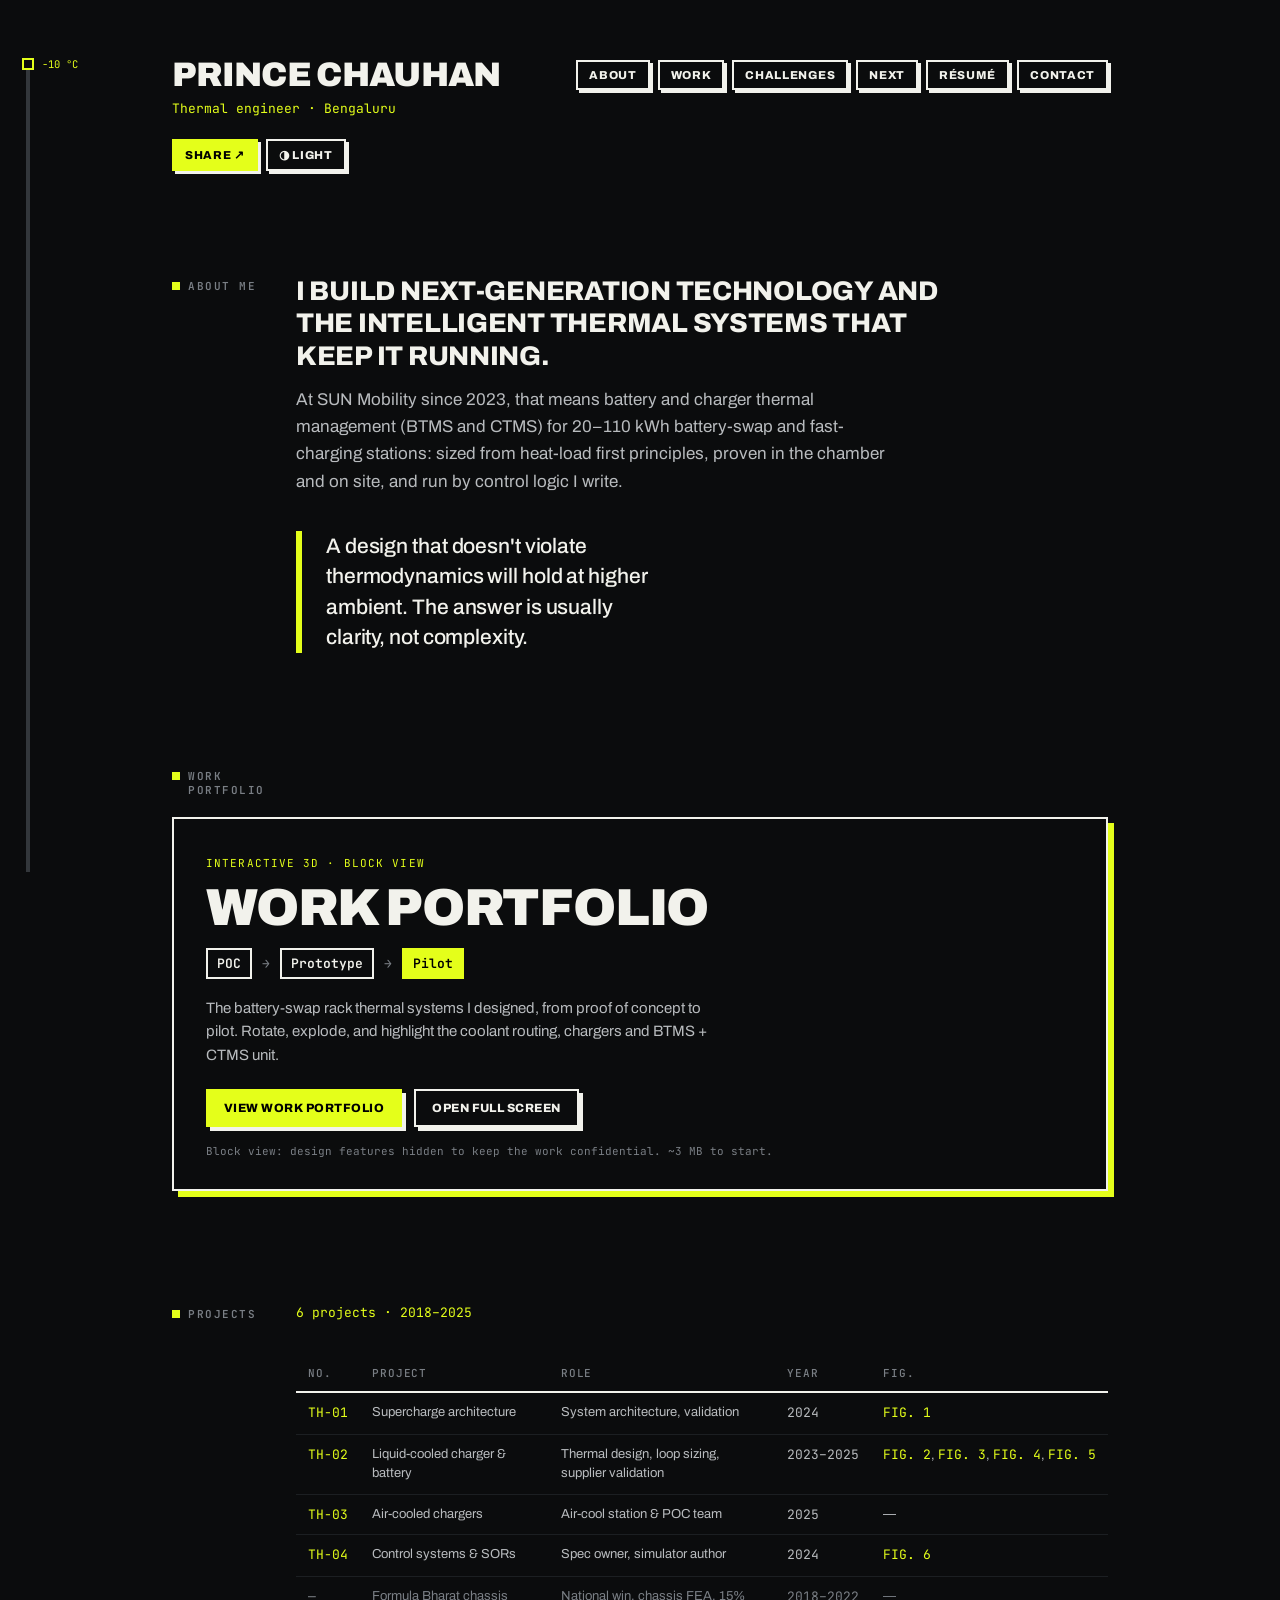
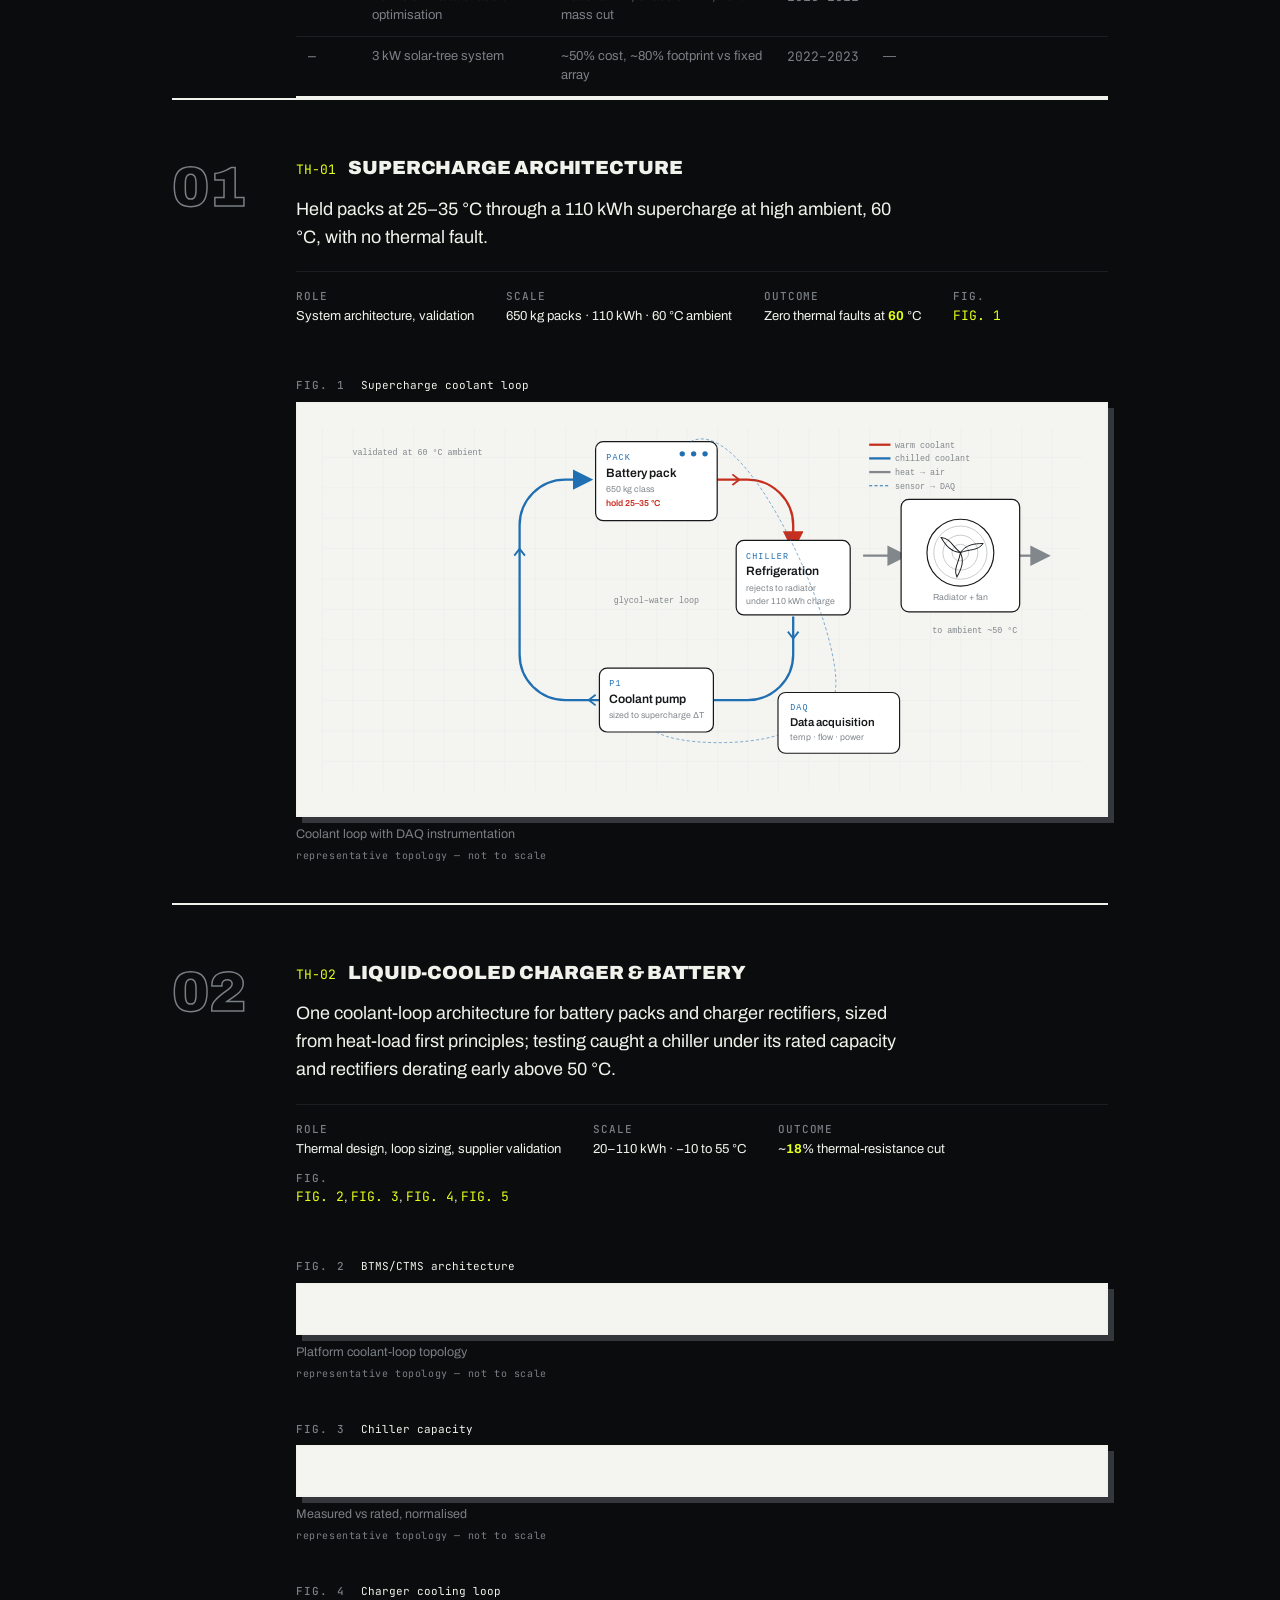
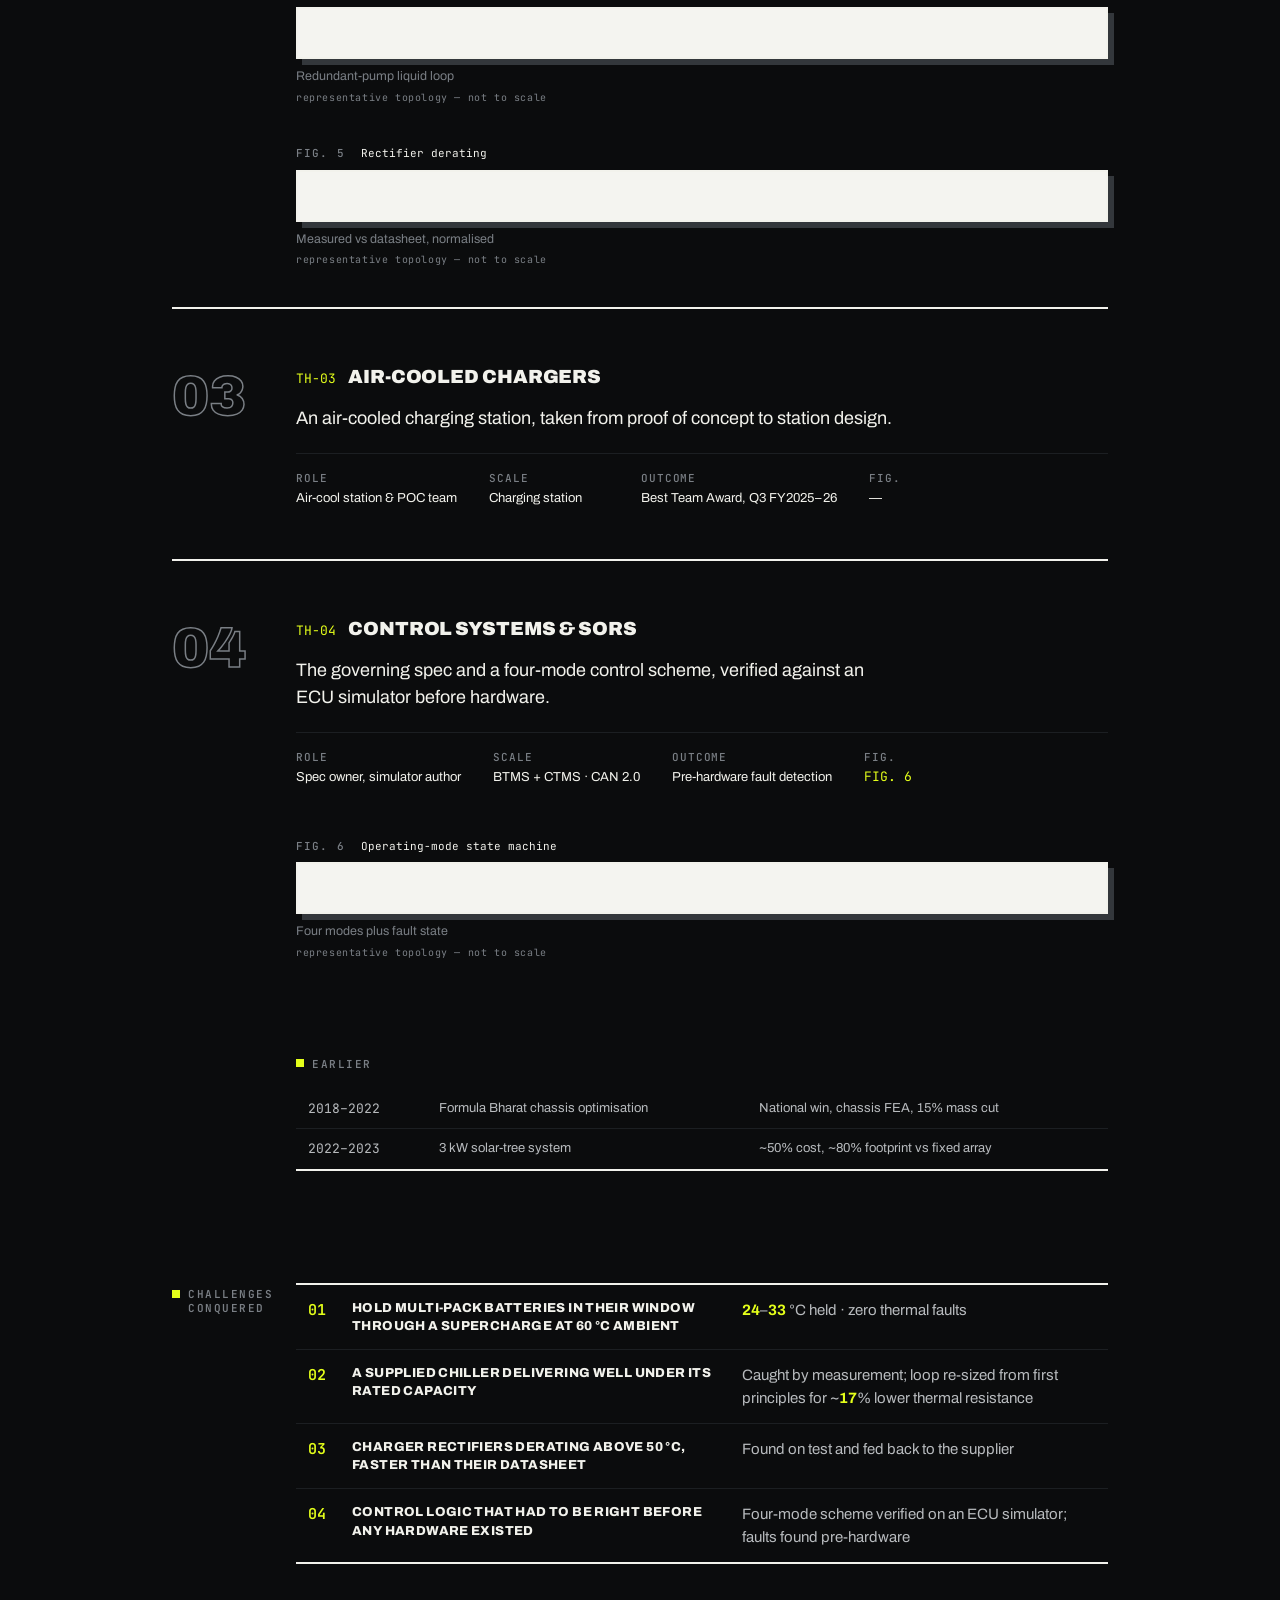
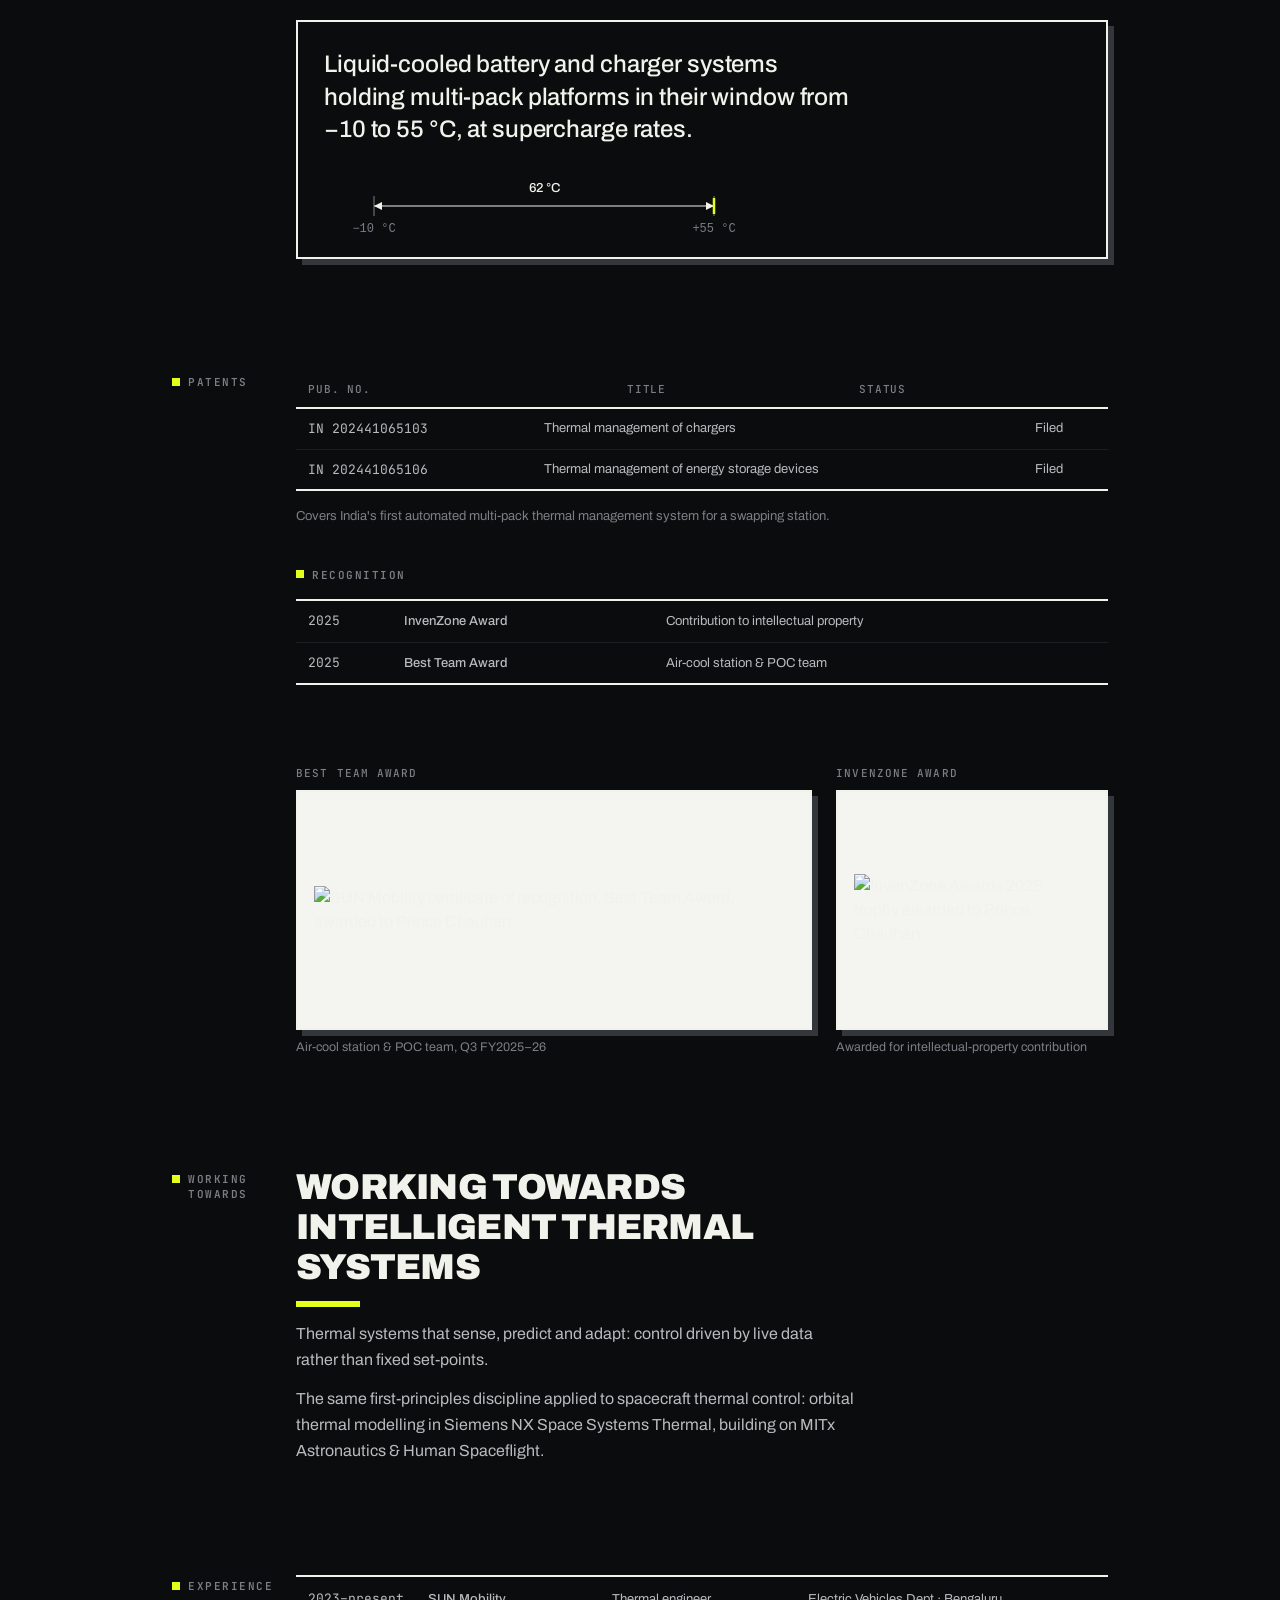
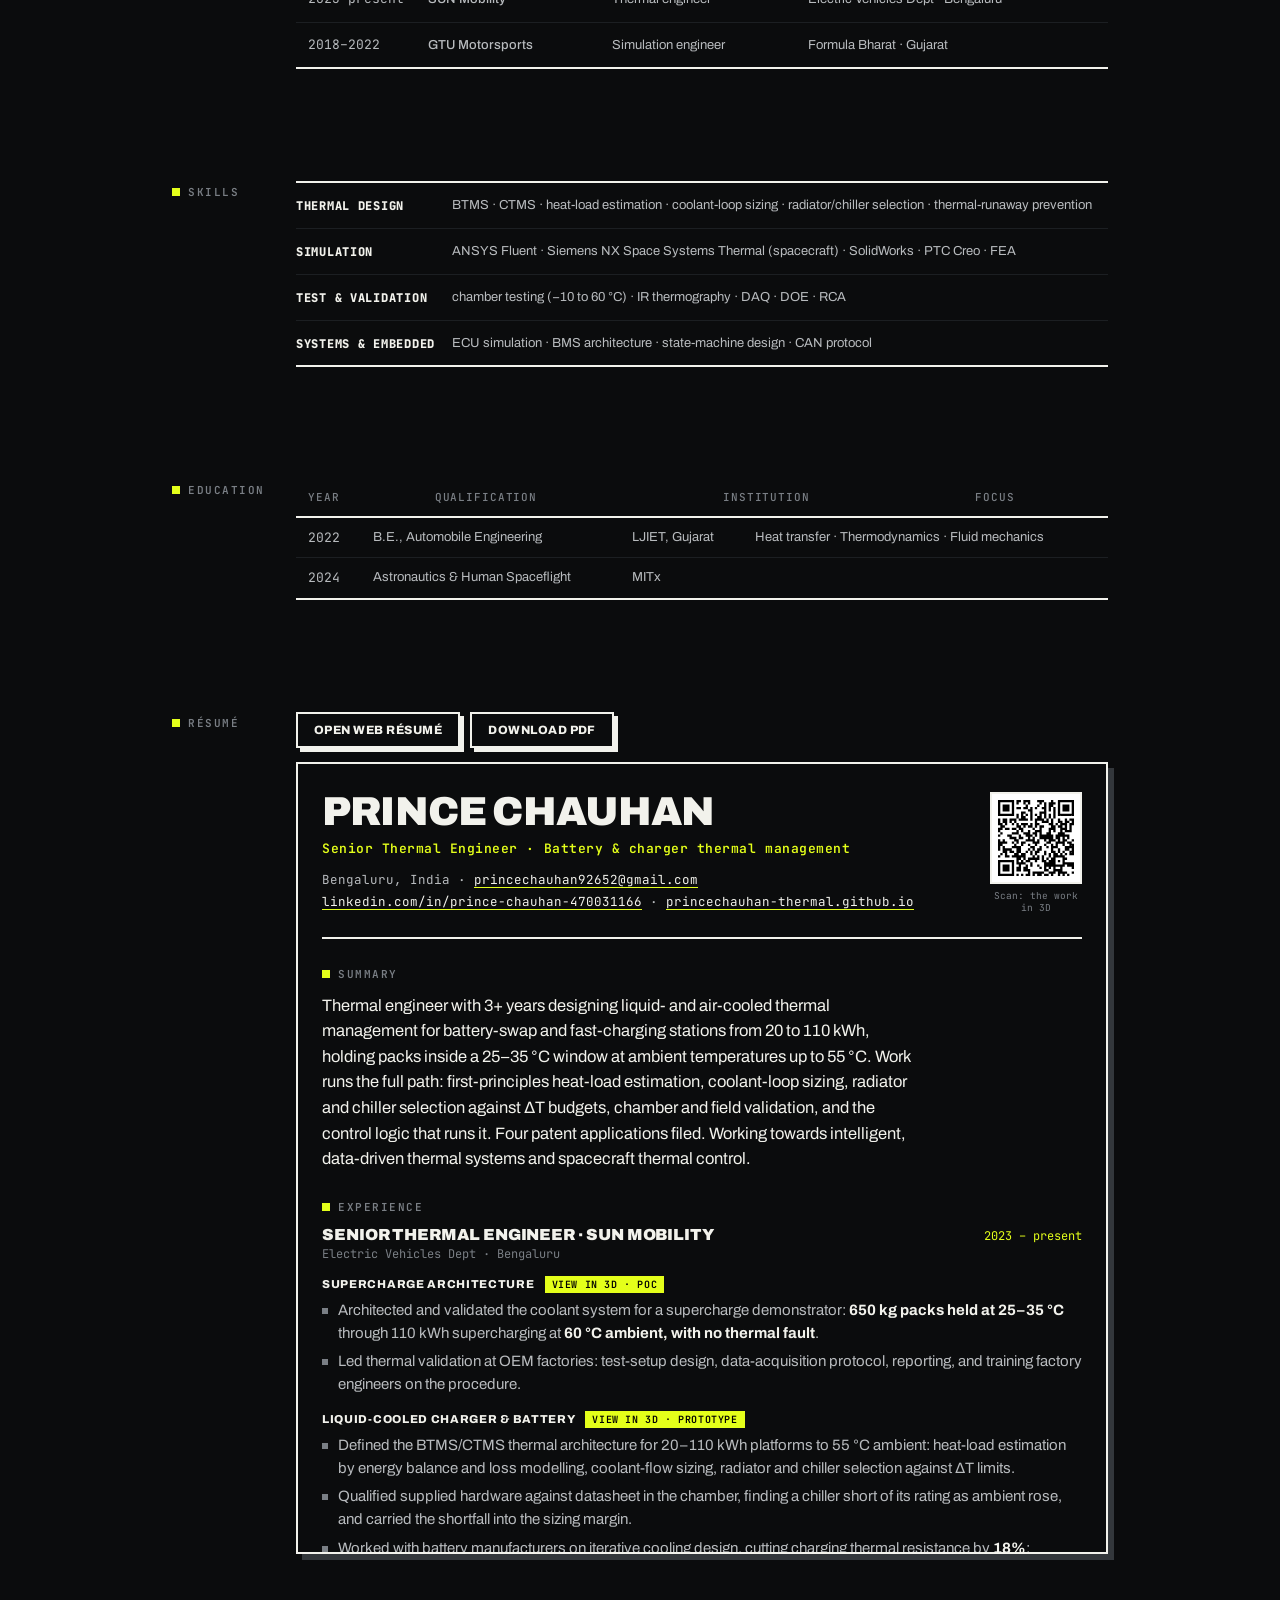
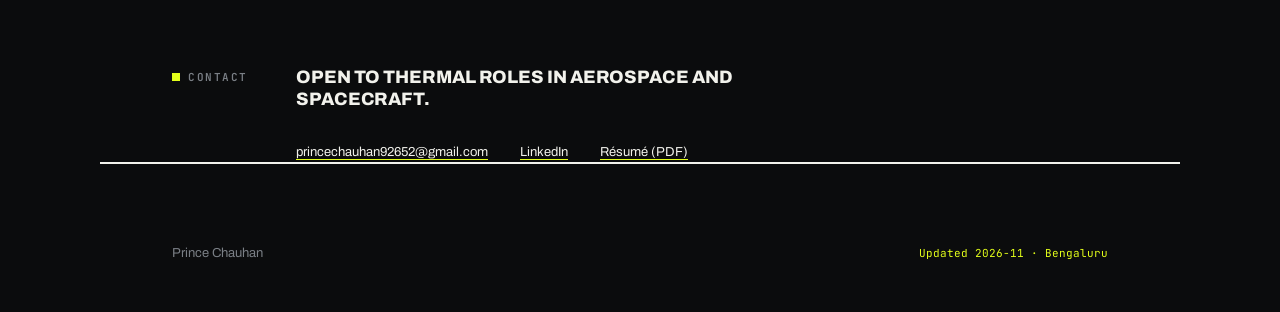
==== commit 25b9826f: "Light/dark switch, Share button, new About lead - Theme switch in the masthead: dark (brutalist) def" ====
--- a/index.html
+++ b/index.html
@@ -34,9 +34,14 @@
   <link rel="preconnect" href="https://fonts.googleapis.com">
   <link rel="preconnect" href="https://fonts.gstatic.com" crossorigin>
   <link href="https://fonts.googleapis.com/css2?family=Archivo:wght@400;500;800;900&family=JetBrains+Mono:wght@400;600&display=swap" rel="stylesheet">
-  <link rel="stylesheet" href="styles.css?v=22">
+  <link rel="stylesheet" href="styles.css?v=23">
   <!-- Dark brutalist skin matching the CAD viewer. Remove this line to return to the light theme. -->
-  <link rel="stylesheet" href="brutal.css?v=5">
+  <link rel="stylesheet" href="brutal.css?v=6" id="theme-dark">
+  <script>
+    // Theme before first paint, so a light-mode visitor never sees a dark flash.
+    // Dark (brutalist) is the default; the choice is remembered per browser.
+    try { if (localStorage.getItem("theme") === "light") document.getElementById("theme-dark").disabled = true; } catch (e) {}
+  </script>
 </head>
 <body>
   <a class="skip" href="#work">Skip to work</a>
@@ -64,7 +69,7 @@
 
   <footer class="footer" id="footer"></footer>
 
-  <script src="data/content.js?v=21"></script>
-  <script src="main.js?v=25"></script>
+  <script src="data/content.js?v=22"></script>
+  <script src="main.js?v=26"></script>
 </body>
 </html>
--- a/styles.css
+++ b/styles.css
@@ -927,3 +927,14 @@
 @media (prefers-reduced-motion: reduce) { .coolant__fill::after { animation: none; } }
 /* The web résumé in its frame: a page, not an A4 sheet, so a fixed tall frame. */
 .resume__frame--web { aspect-ratio: auto; height: min(88vh, 900px); max-height: none; background: #0b0c0d; }
+
+/* ---- Masthead tools: share + theme switch (both themes) ---- */
+.masthead__tools { display: flex; gap: 8px; margin-top: 4px; }
+.tool { font: inherit; font-size: 12px; padding: 5px 10px; cursor: pointer; background: transparent;
+        color: var(--ink); border: 1px solid var(--ink-20); }
+.tool:hover { border-color: var(--ink); }
+.toast { position: fixed; left: 50%; bottom: 28px; transform: translateX(-50%); z-index: 300;
+         background: var(--ink); color: var(--paper); padding: 10px 16px; font-size: 13px;
+         transition: opacity .4s, transform .4s; }
+.toast.out { opacity: 0; transform: translate(-50%, 8px); }
+@media (max-width: 760px) { .masthead__tools { margin-top: 0; } }
--- a/brutal.css
+++ b/brutal.css
@@ -249,3 +249,12 @@
 /* No page scrollbar: the coolant line down the left is the scroll indicator. */
 html { scrollbar-width: none; }
 html::-webkit-scrollbar { display: none; }
+
+/* ---- Share + theme switch, brutalist ---- */
+.tool { font: 800 11.5px var(--font); text-transform: uppercase; letter-spacing: .06em; color: var(--ink);
+        padding: 7px 11px; border: 2px solid var(--ink); box-shadow: 3px 3px 0 var(--ink);
+        transition: transform .08s ease-out, box-shadow .08s ease-out, background .12s, color .12s; }
+.tool:hover { background: var(--acc); color: #000; border-color: var(--acc); }
+.tool:active { transform: translate(3px, 3px); box-shadow: 0 0 0 var(--ink); }
+#share-btn { background: var(--acc); color: #000; border-color: var(--acc); }
+.toast { background: var(--acc); color: #000; font: 600 12px var(--mono); border: 2px solid #000; box-shadow: 4px 4px 0 var(--ink); }
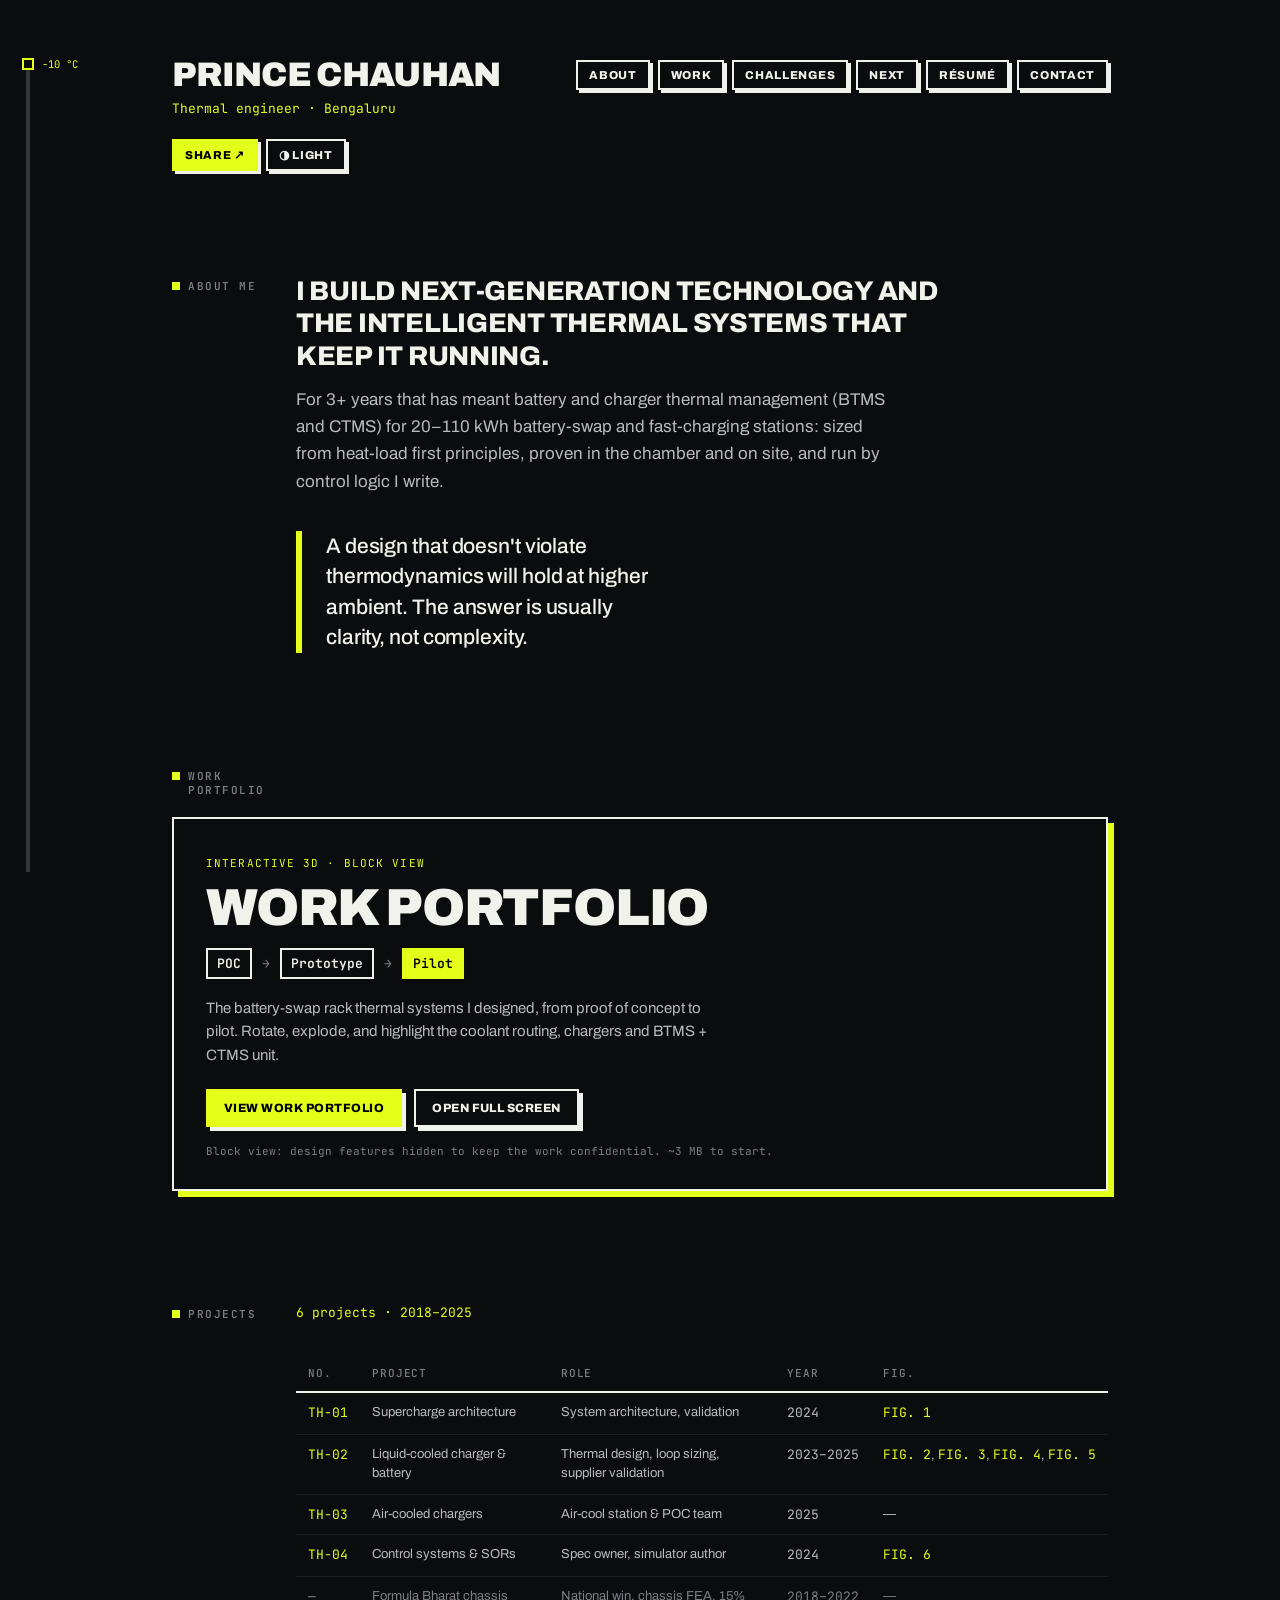
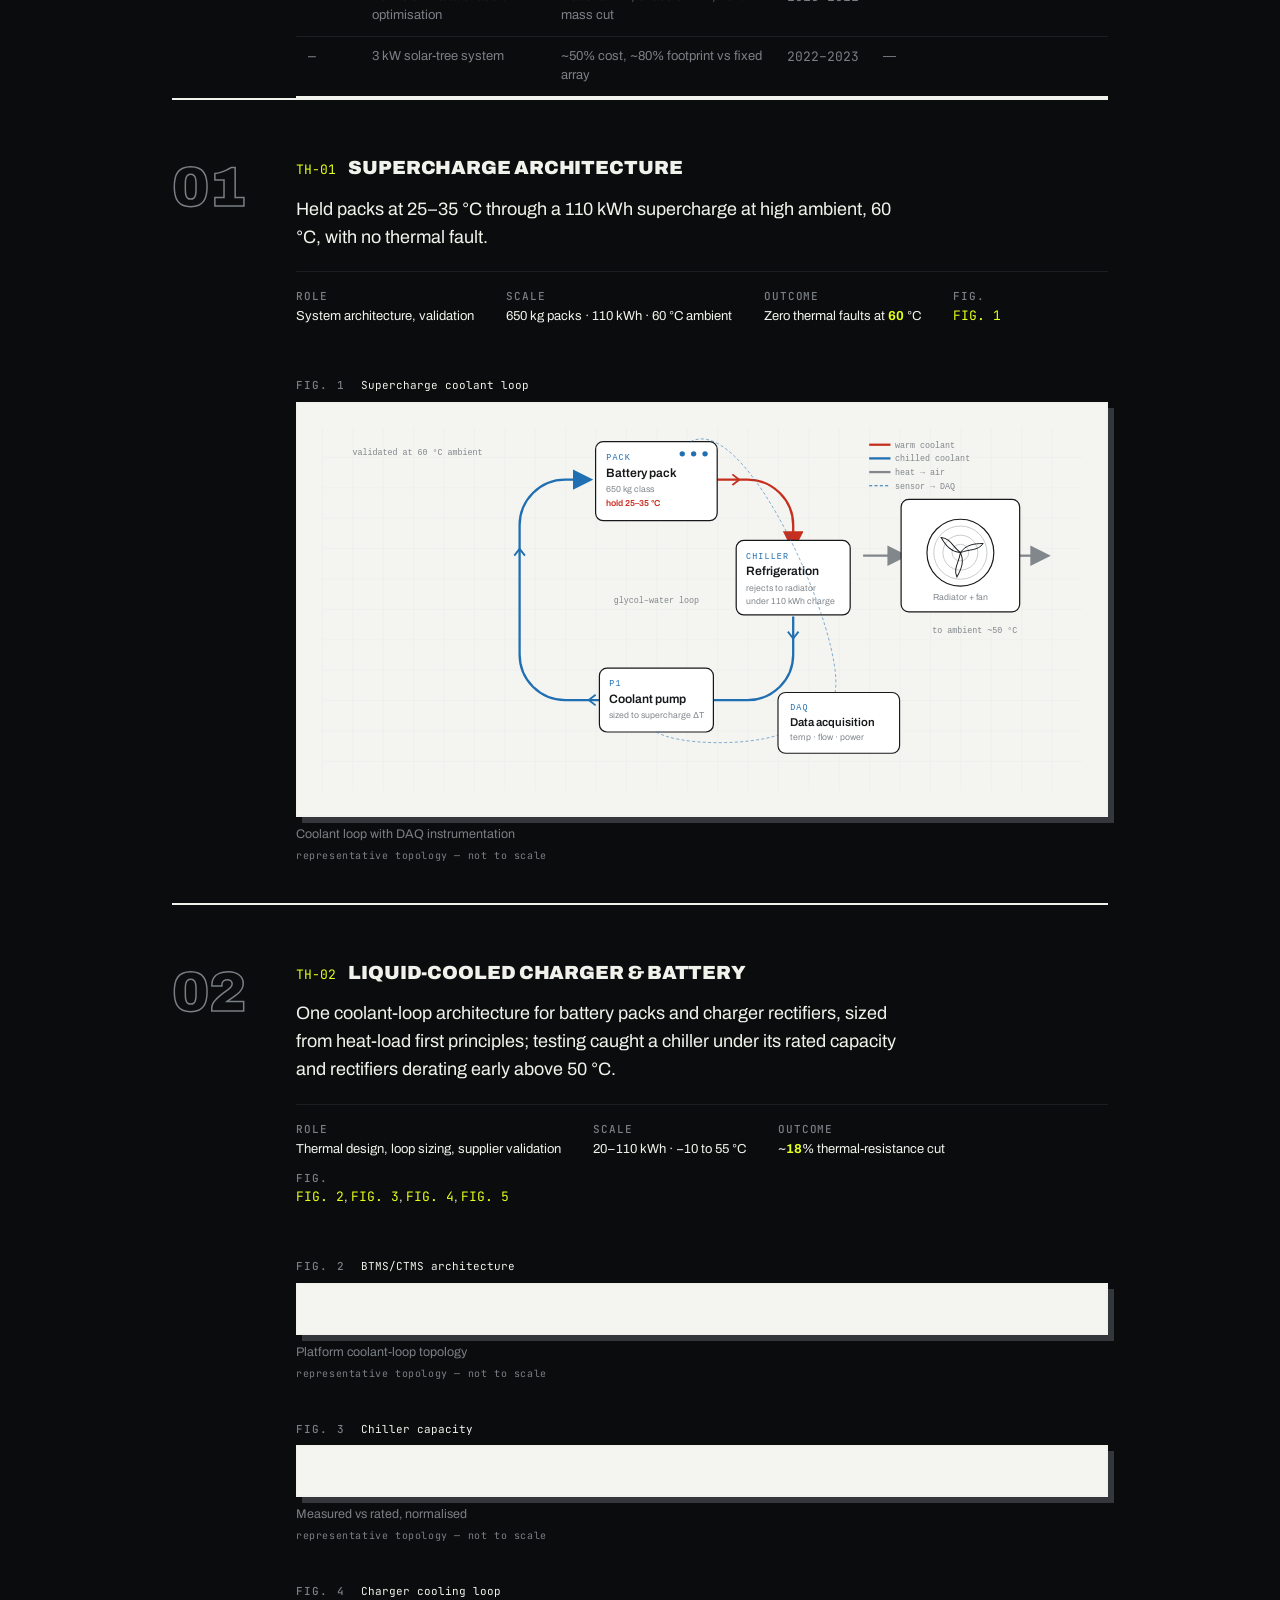
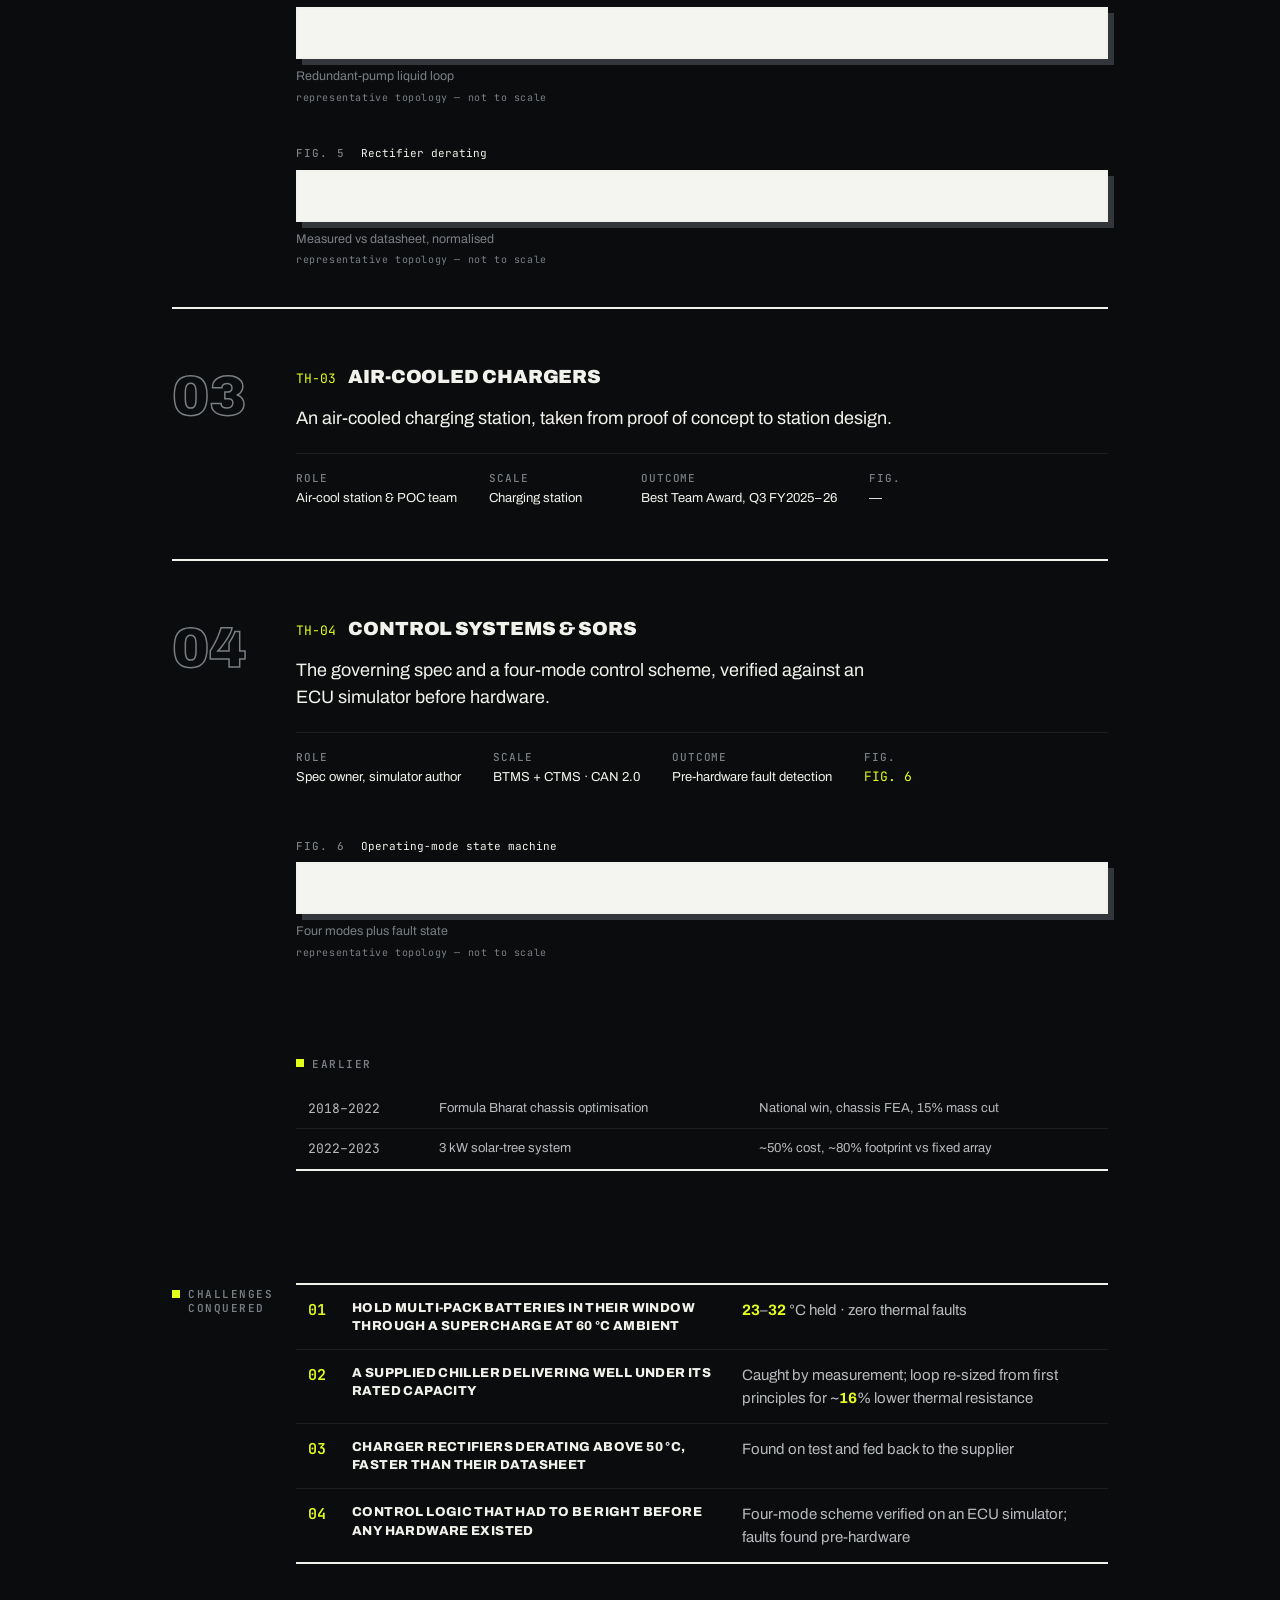
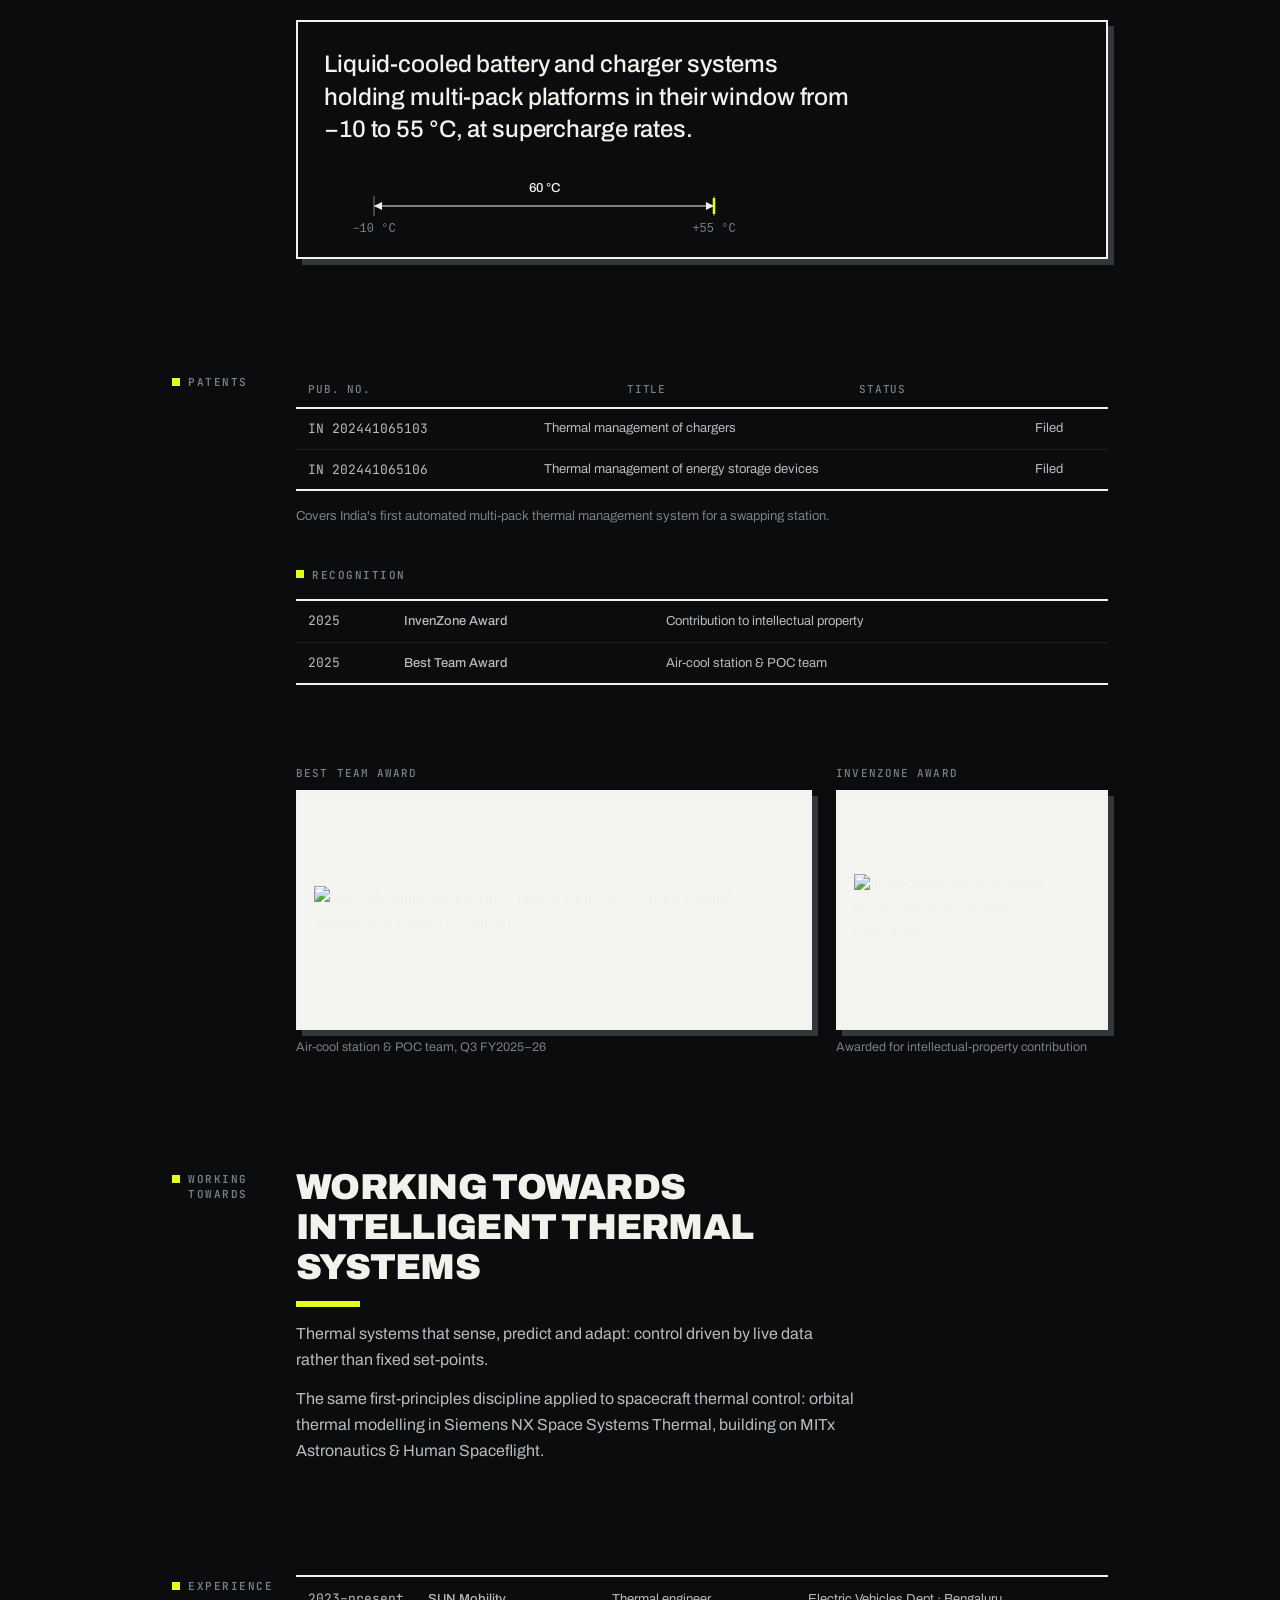
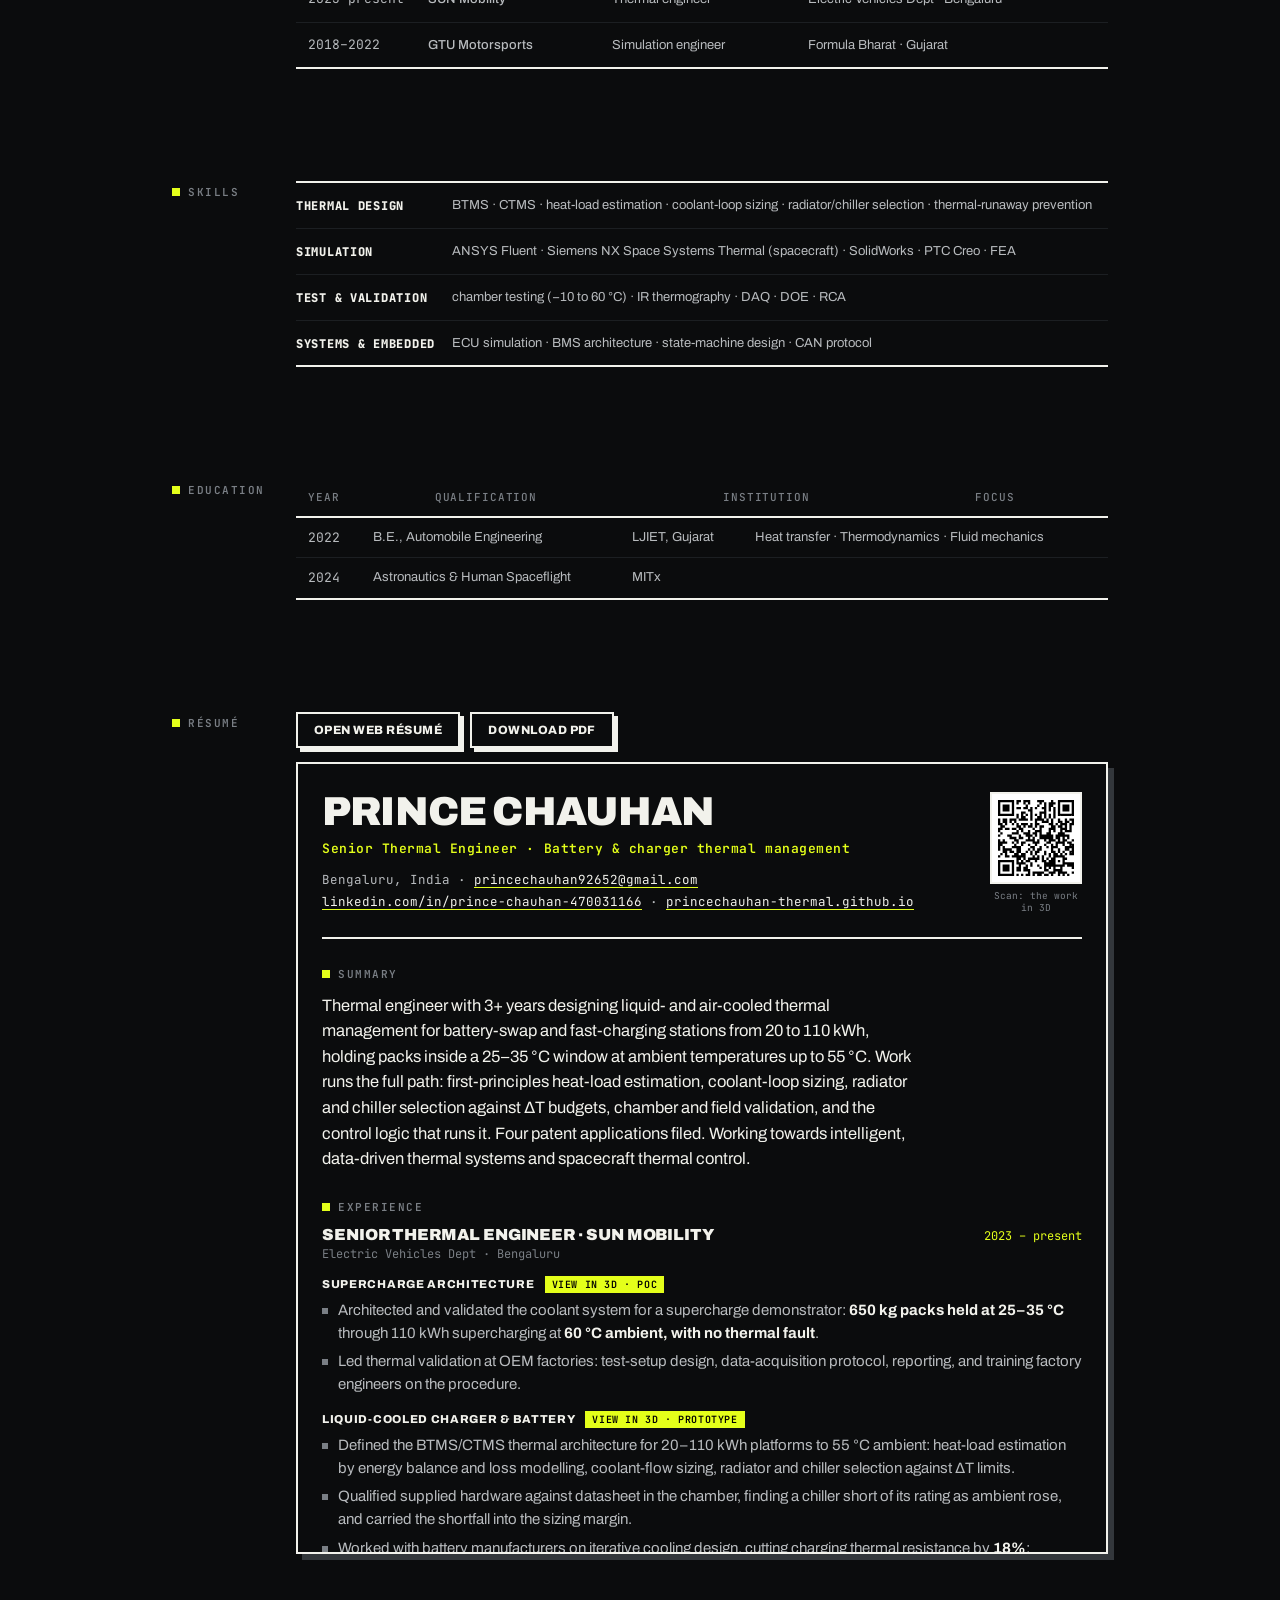
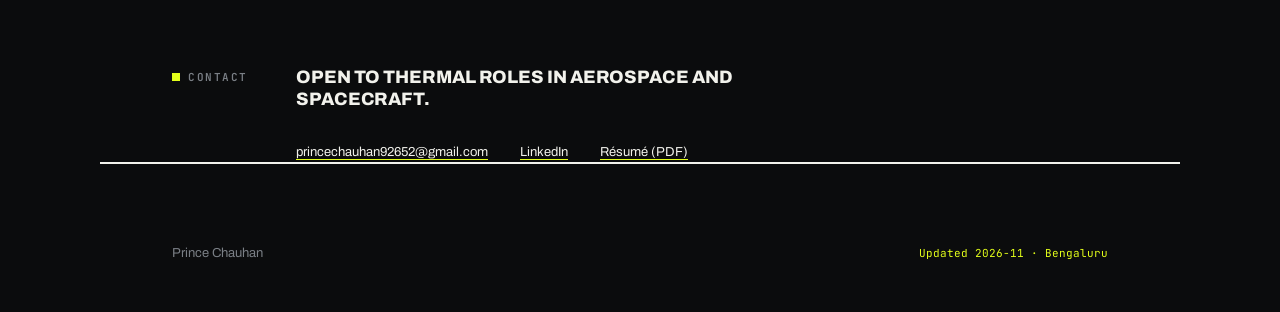
==== commit b90643d3: "About: generalize the lead (no company name) Co-Authored-By: Claude Opus 5.5 <noreply@anthropic.com>" ====
--- a/index.html
+++ b/index.html
@@ -69,7 +69,7 @@
 
   <footer class="footer" id="footer"></footer>
 
-  <script src="data/content.js?v=22"></script>
+  <script src="data/content.js?v=23"></script>
   <script src="main.js?v=26"></script>
 </body>
 </html>
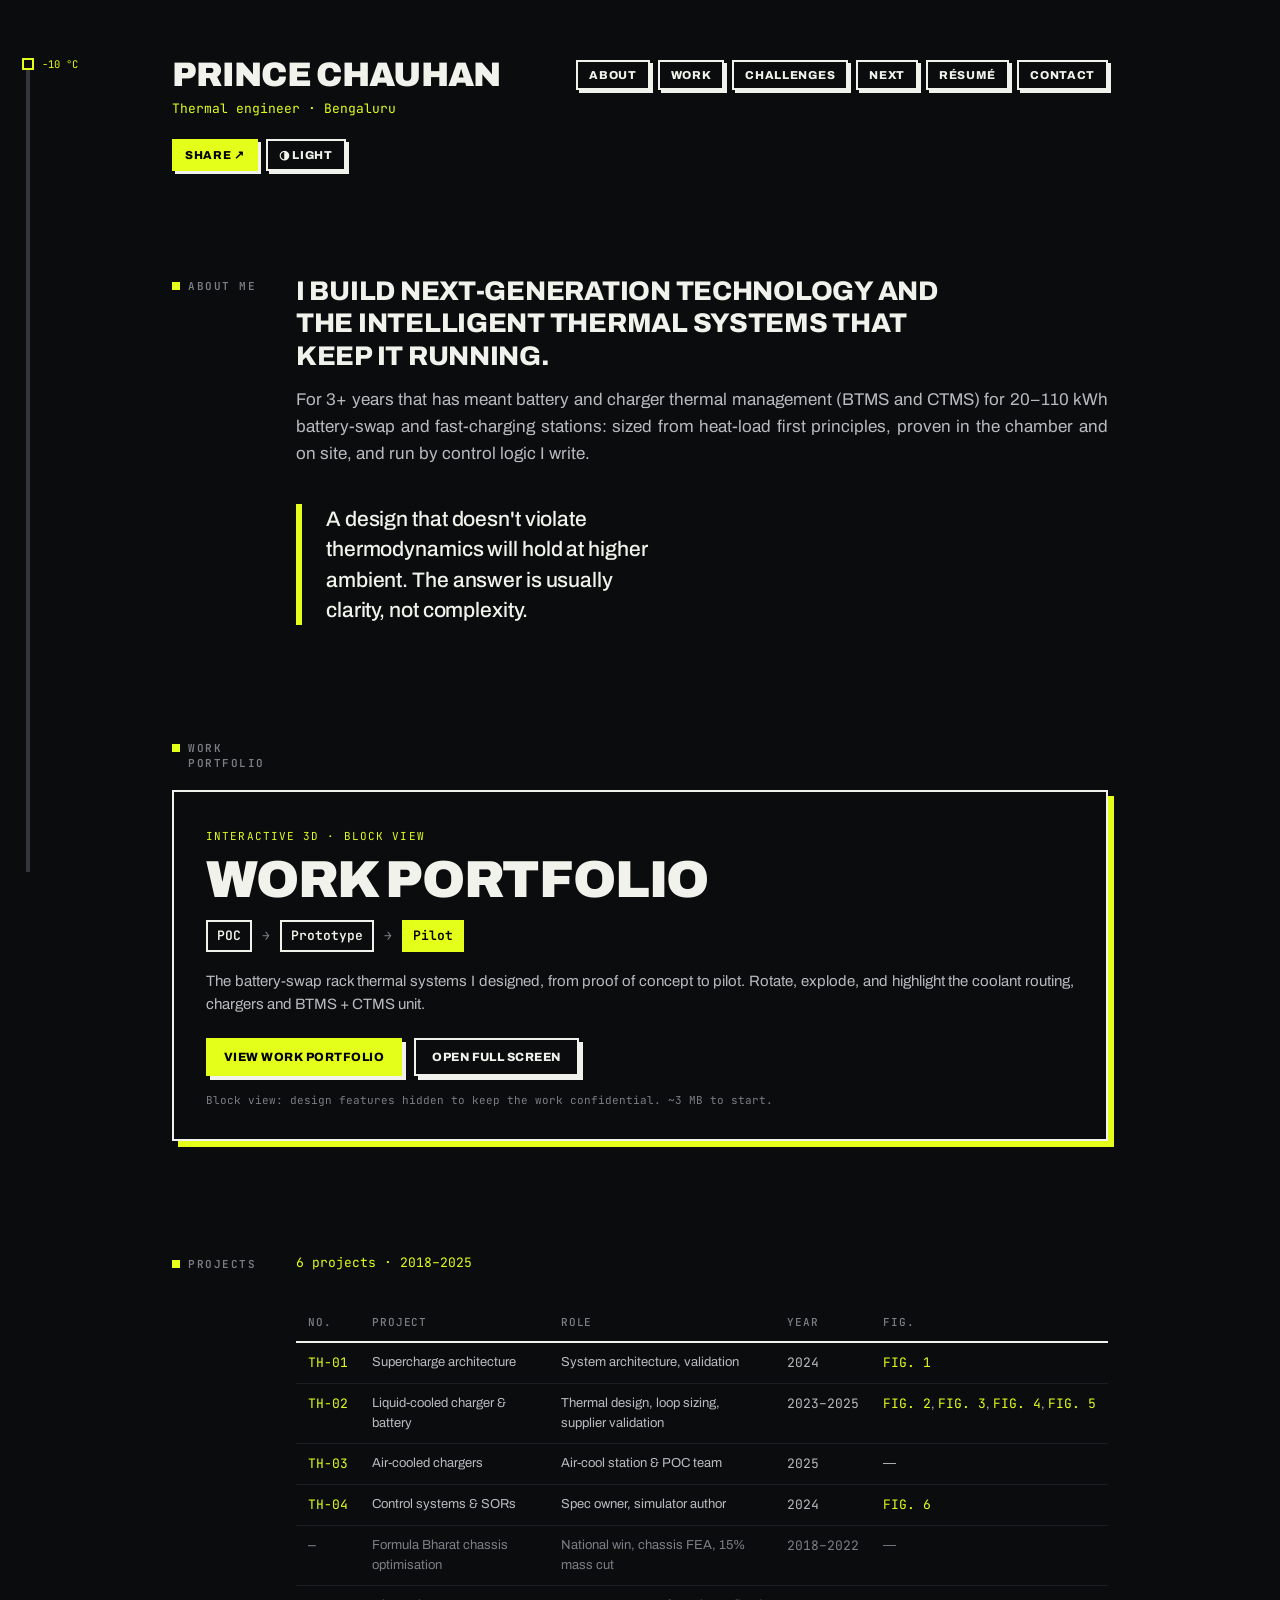
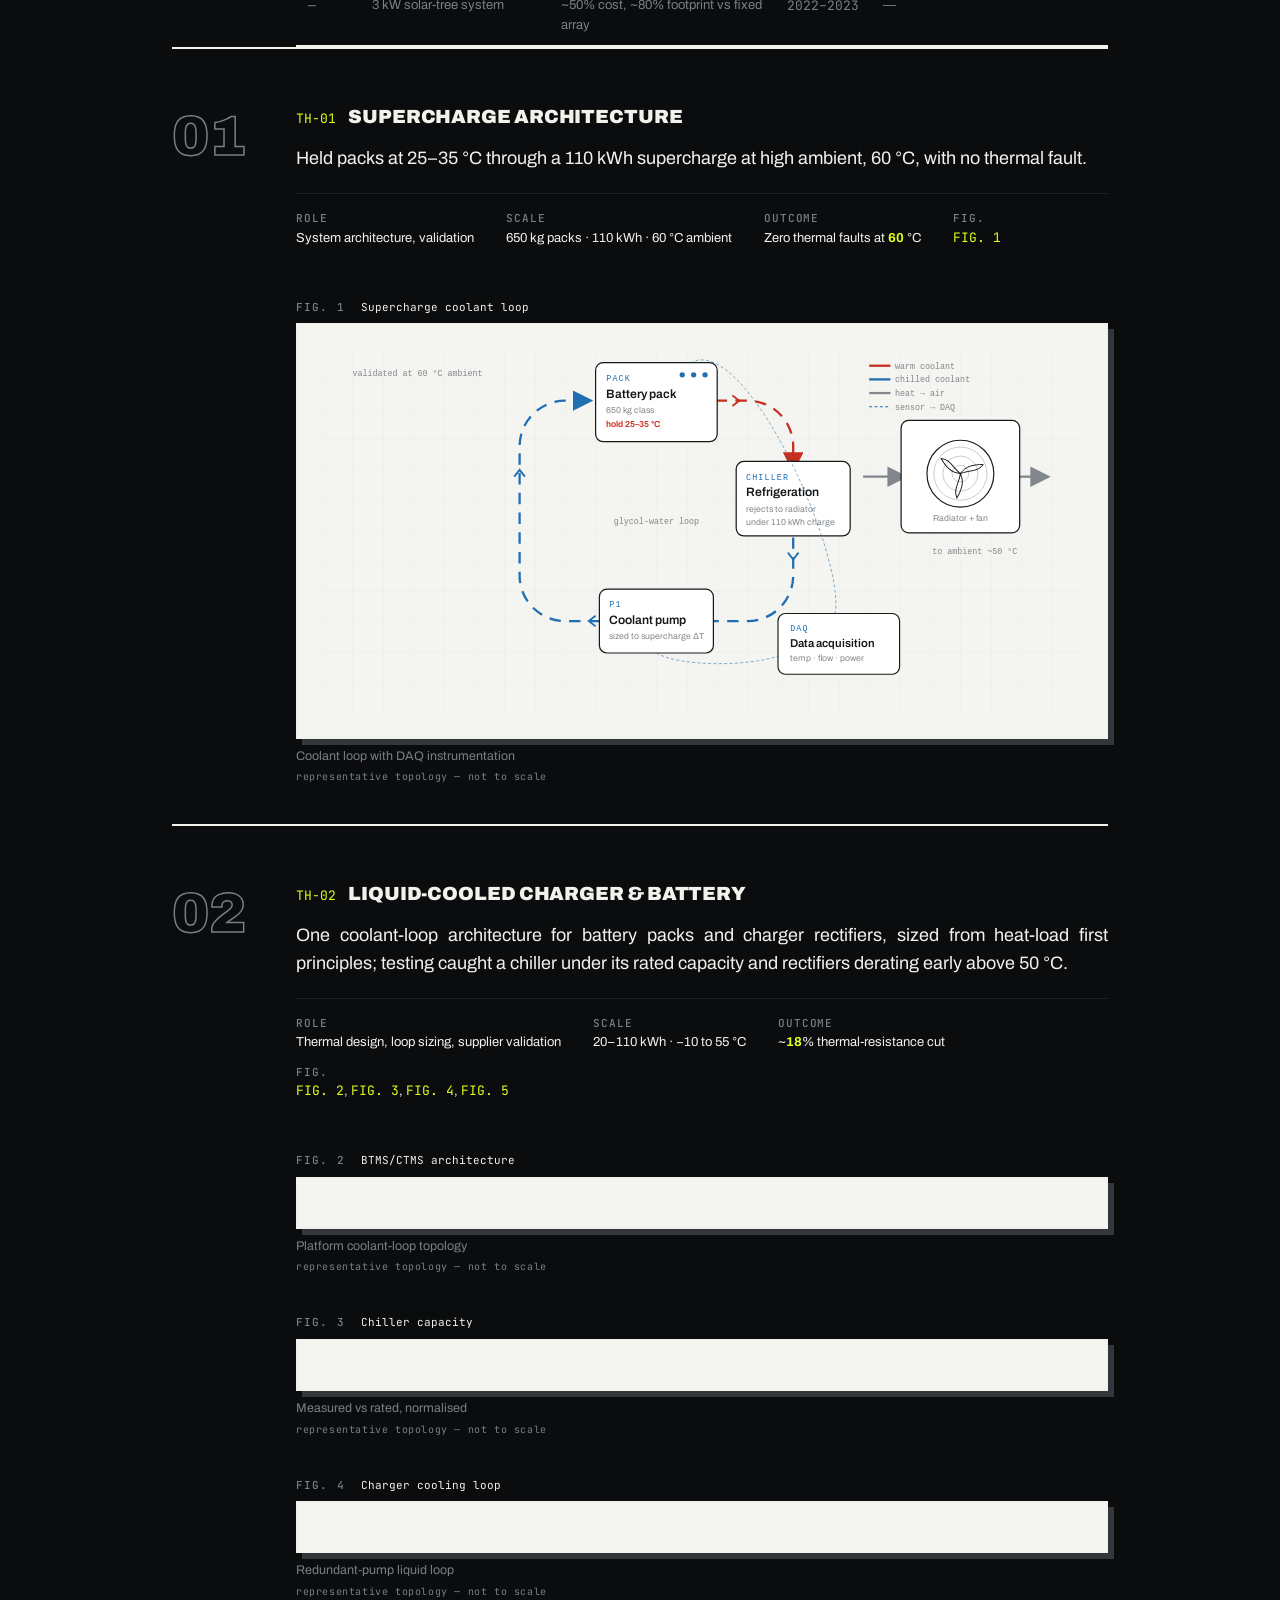
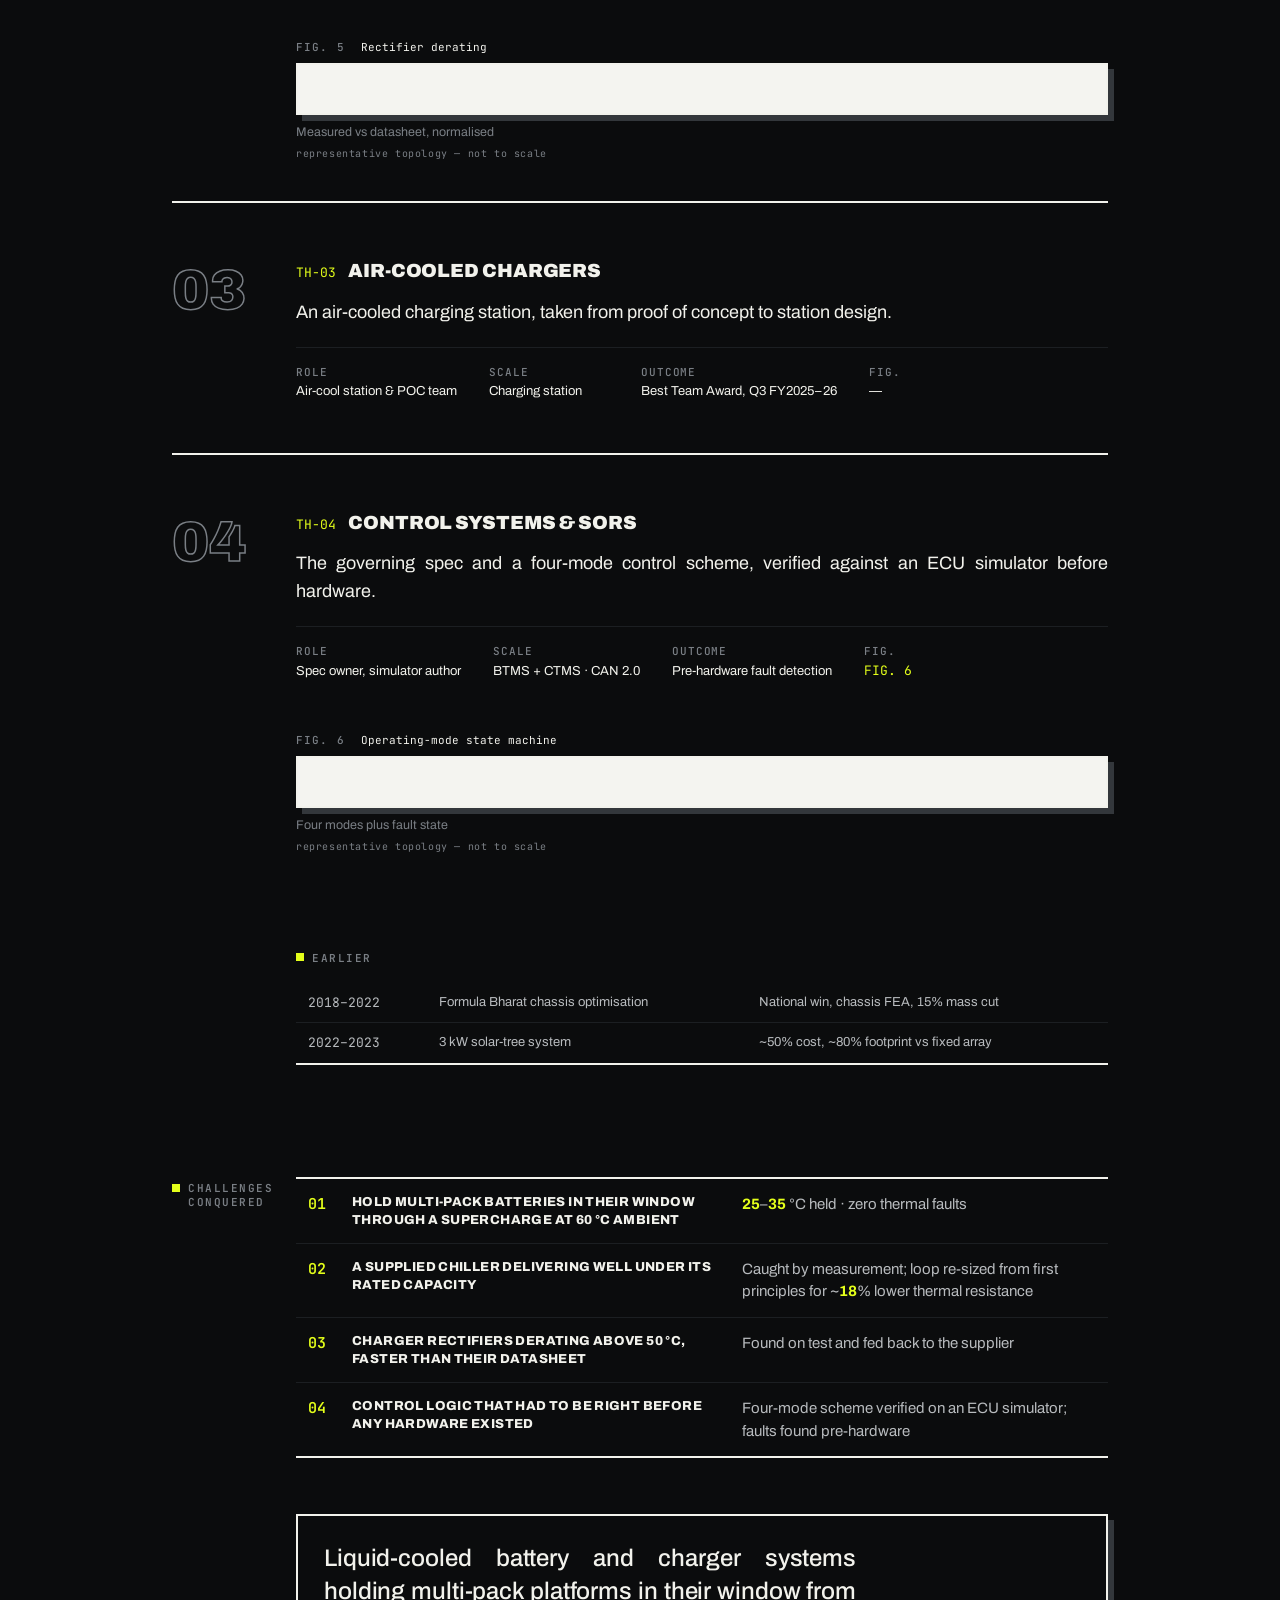
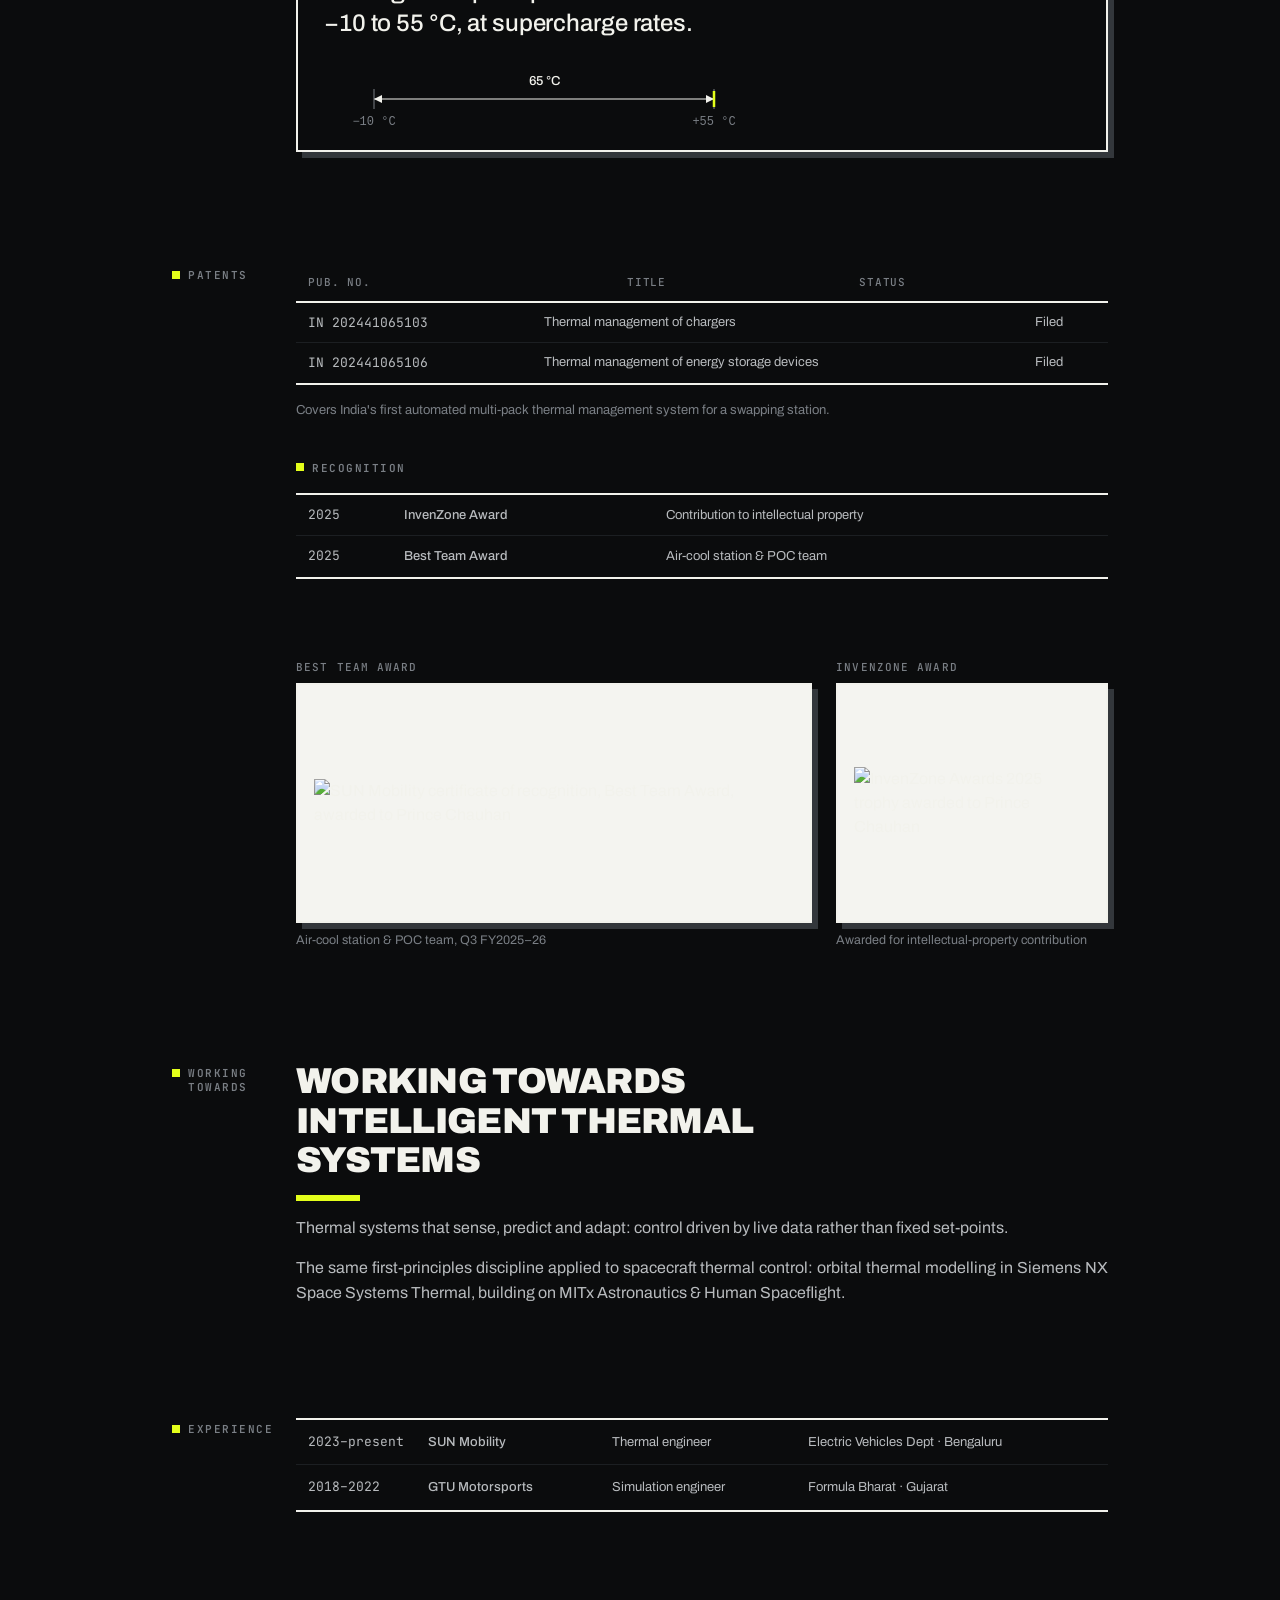
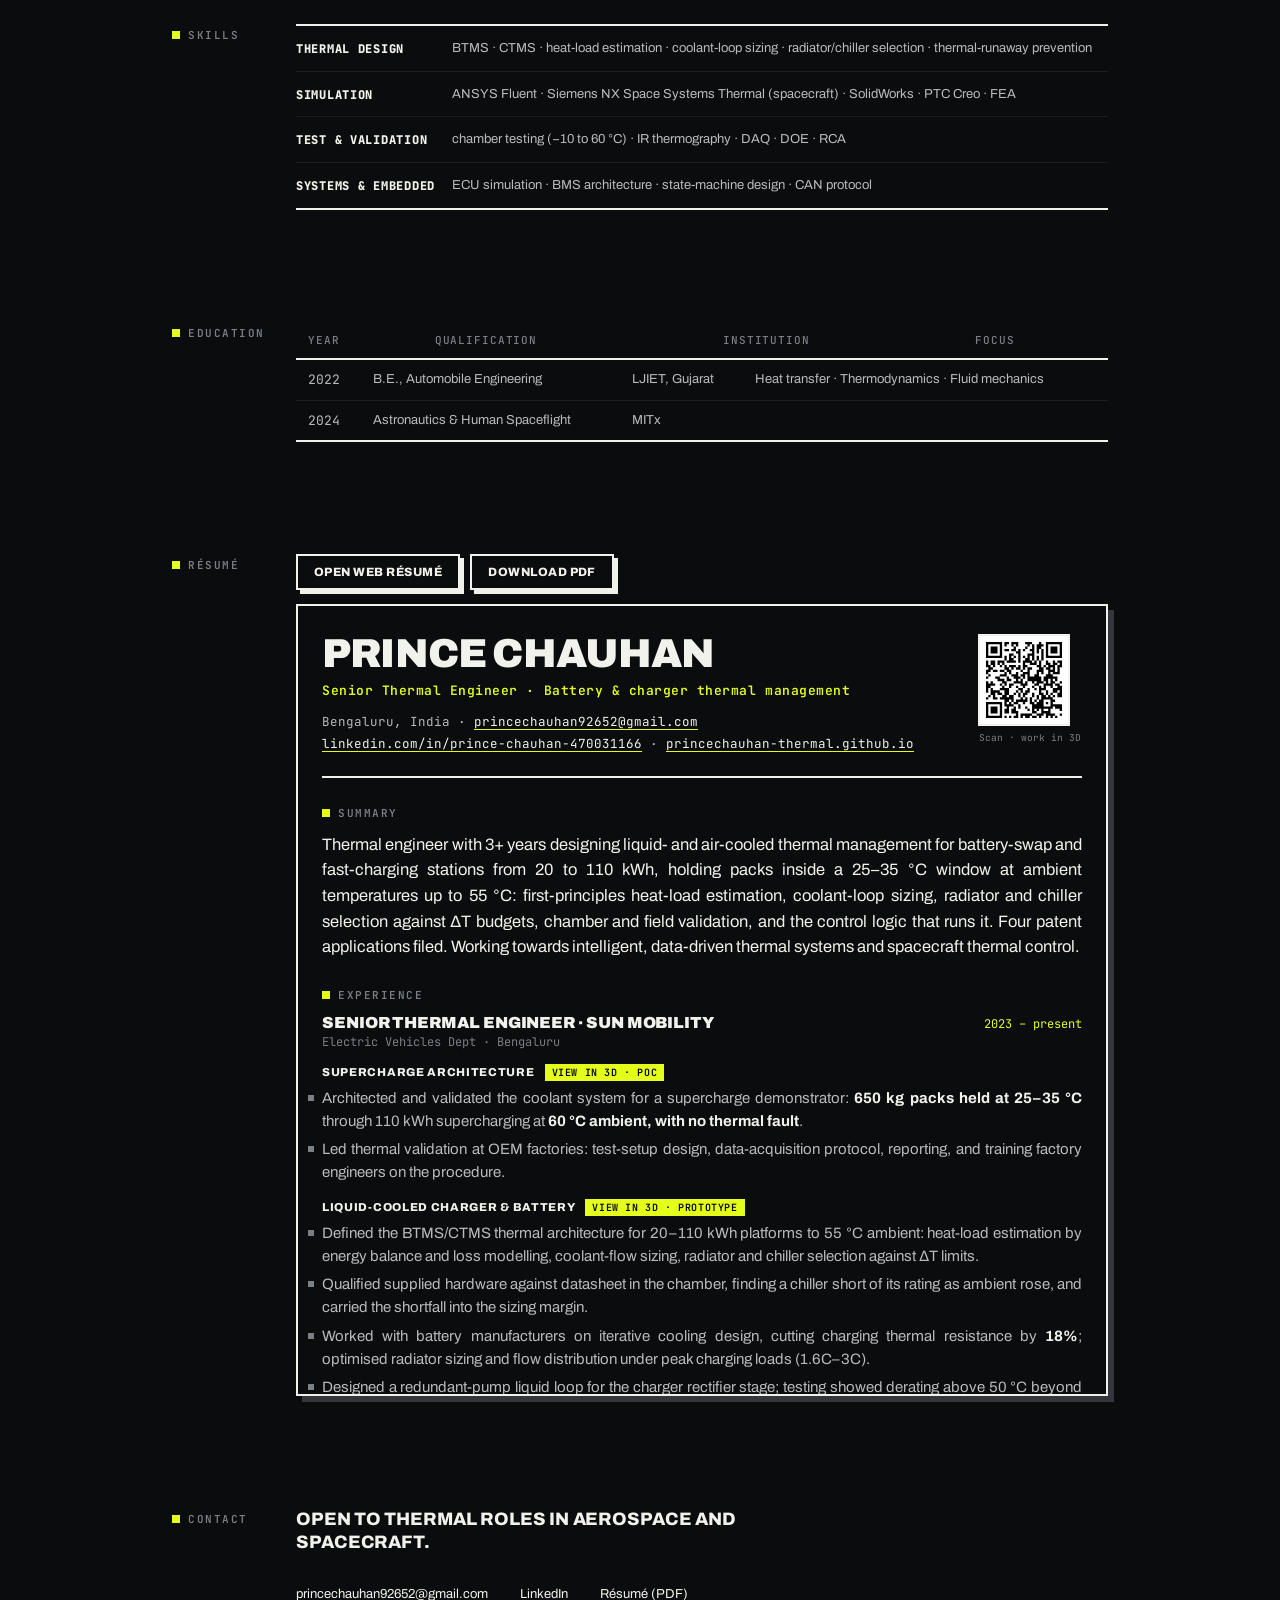
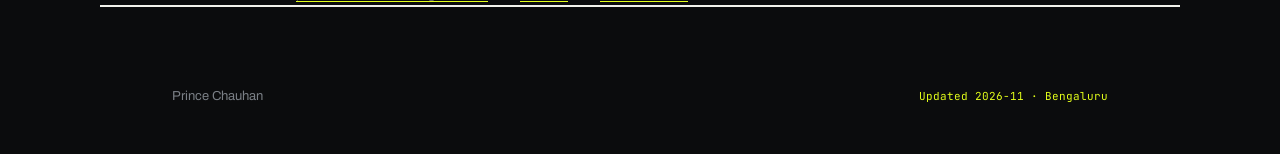
==== commit 116aec78: "Portfolio: justify running text to match the résumé Co-Authored-By: Claude Opus 5.5 <noreply@anthrop" ====
--- a/index.html
+++ b/index.html
@@ -34,7 +34,7 @@
   <link rel="preconnect" href="https://fonts.googleapis.com">
   <link rel="preconnect" href="https://fonts.gstatic.com" crossorigin>
   <link href="https://fonts.googleapis.com/css2?family=Archivo:wght@400;500;800;900&family=JetBrains+Mono:wght@400;600&display=swap" rel="stylesheet">
-  <link rel="stylesheet" href="styles.css?v=23">
+  <link rel="stylesheet" href="styles.css?v=25">
   <!-- Dark brutalist skin matching the CAD viewer. Remove this line to return to the light theme. -->
   <link rel="stylesheet" href="brutal.css?v=6" id="theme-dark">
   <script>
--- a/styles.css
+++ b/styles.css
@@ -938,3 +938,15 @@
          transition: opacity .4s, transform .4s; }
 .toast.out { opacity: 0; transform: translate(-50%, 8px); }
 @media (max-width: 760px) { .masthead__tools { margin-top: 0; } }
+
+/* ---- Both edges straight on running text (matches the résumé) ----
+   Justified + hyphenated so it never opens wide gaps; last lines stay
+   left. Not on table cells or headings: narrow columns justify badly. */
+.about__p, .project__sentence, .next__p, .evo__line, .chal-envelope .lede__text, .contact__avail {
+  text-align: justify; text-align-last: left; hyphens: auto; -webkit-hyphens: auto;
+}
+/* Paragraph blocks fill their column, so the justified right edge lines up
+   with the tables and plates beside them instead of an arbitrary ch limit. */
+.about__p, .project__sentence, .next__p, .evo__line { max-width: none; }
+/* Big display lines read better ragged: justifying them opens gaps. */
+.about__p--lead { text-align: left; max-width: 40ch; }
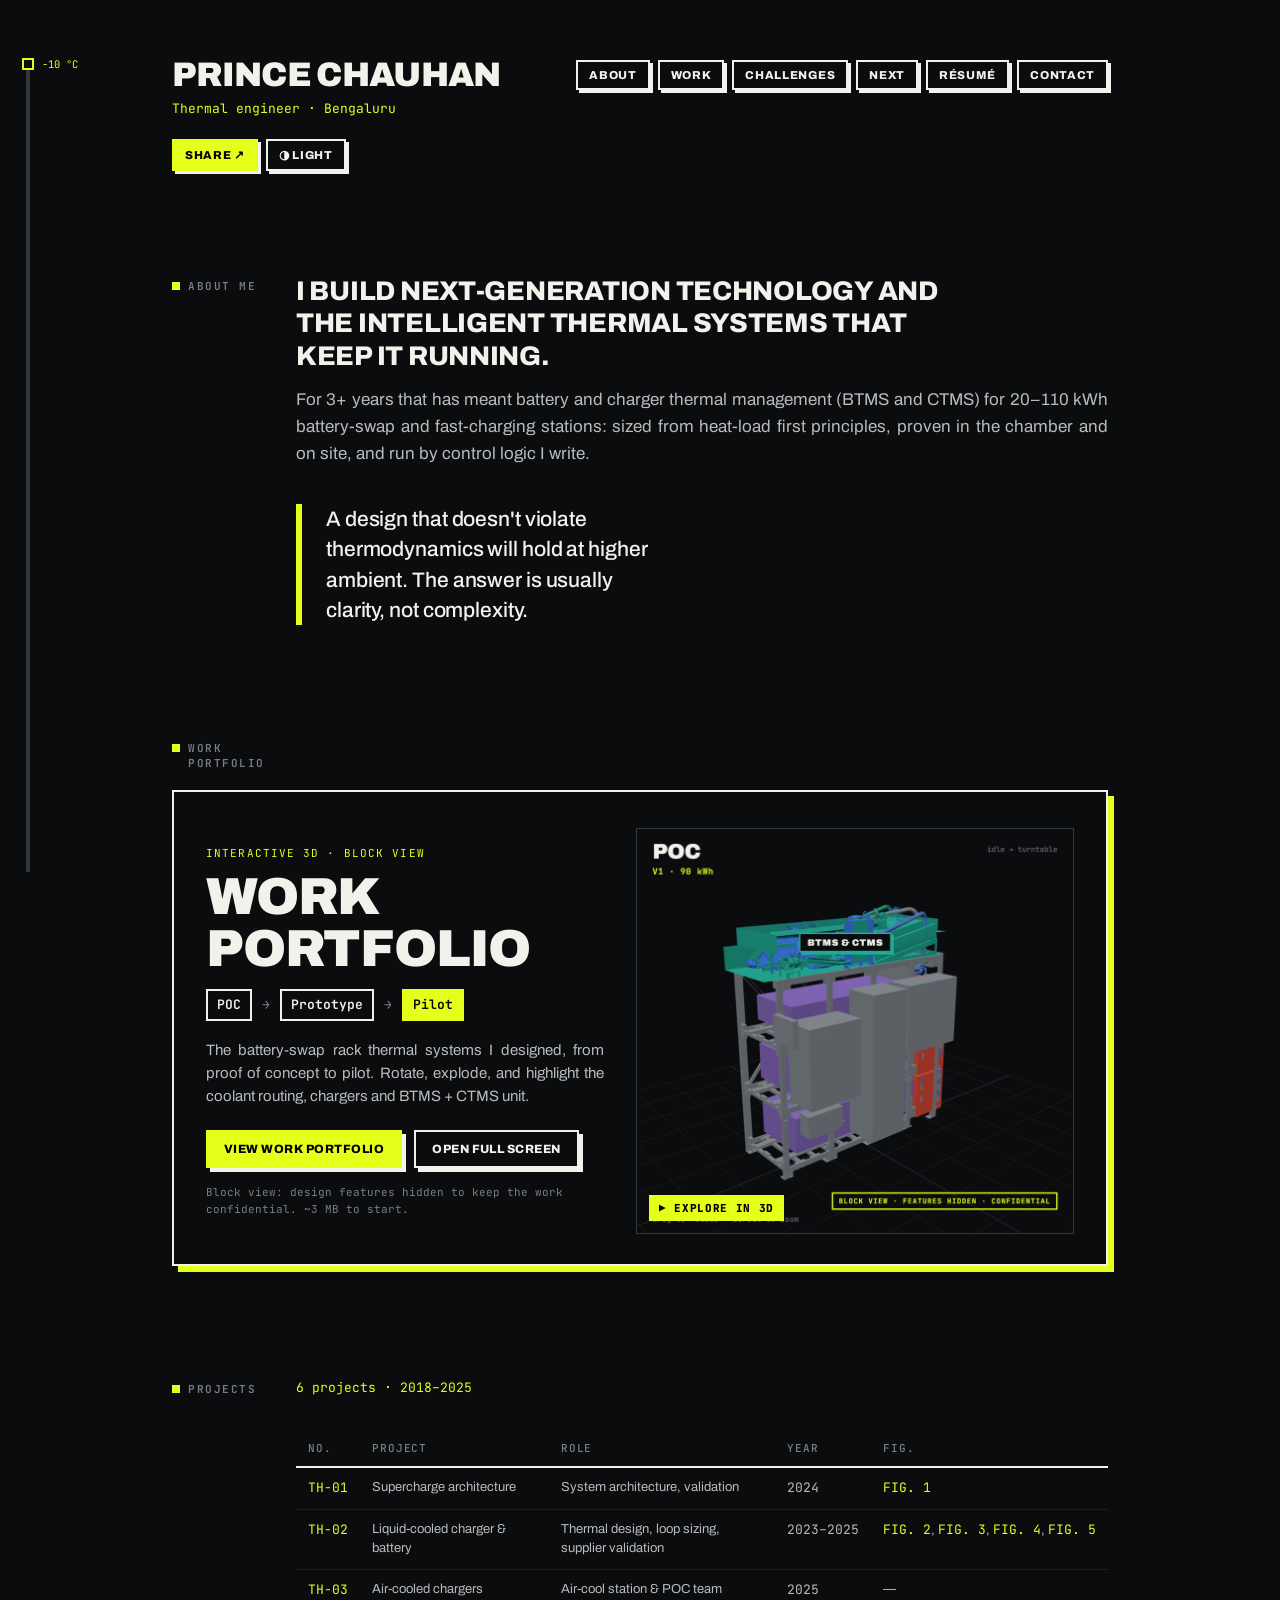
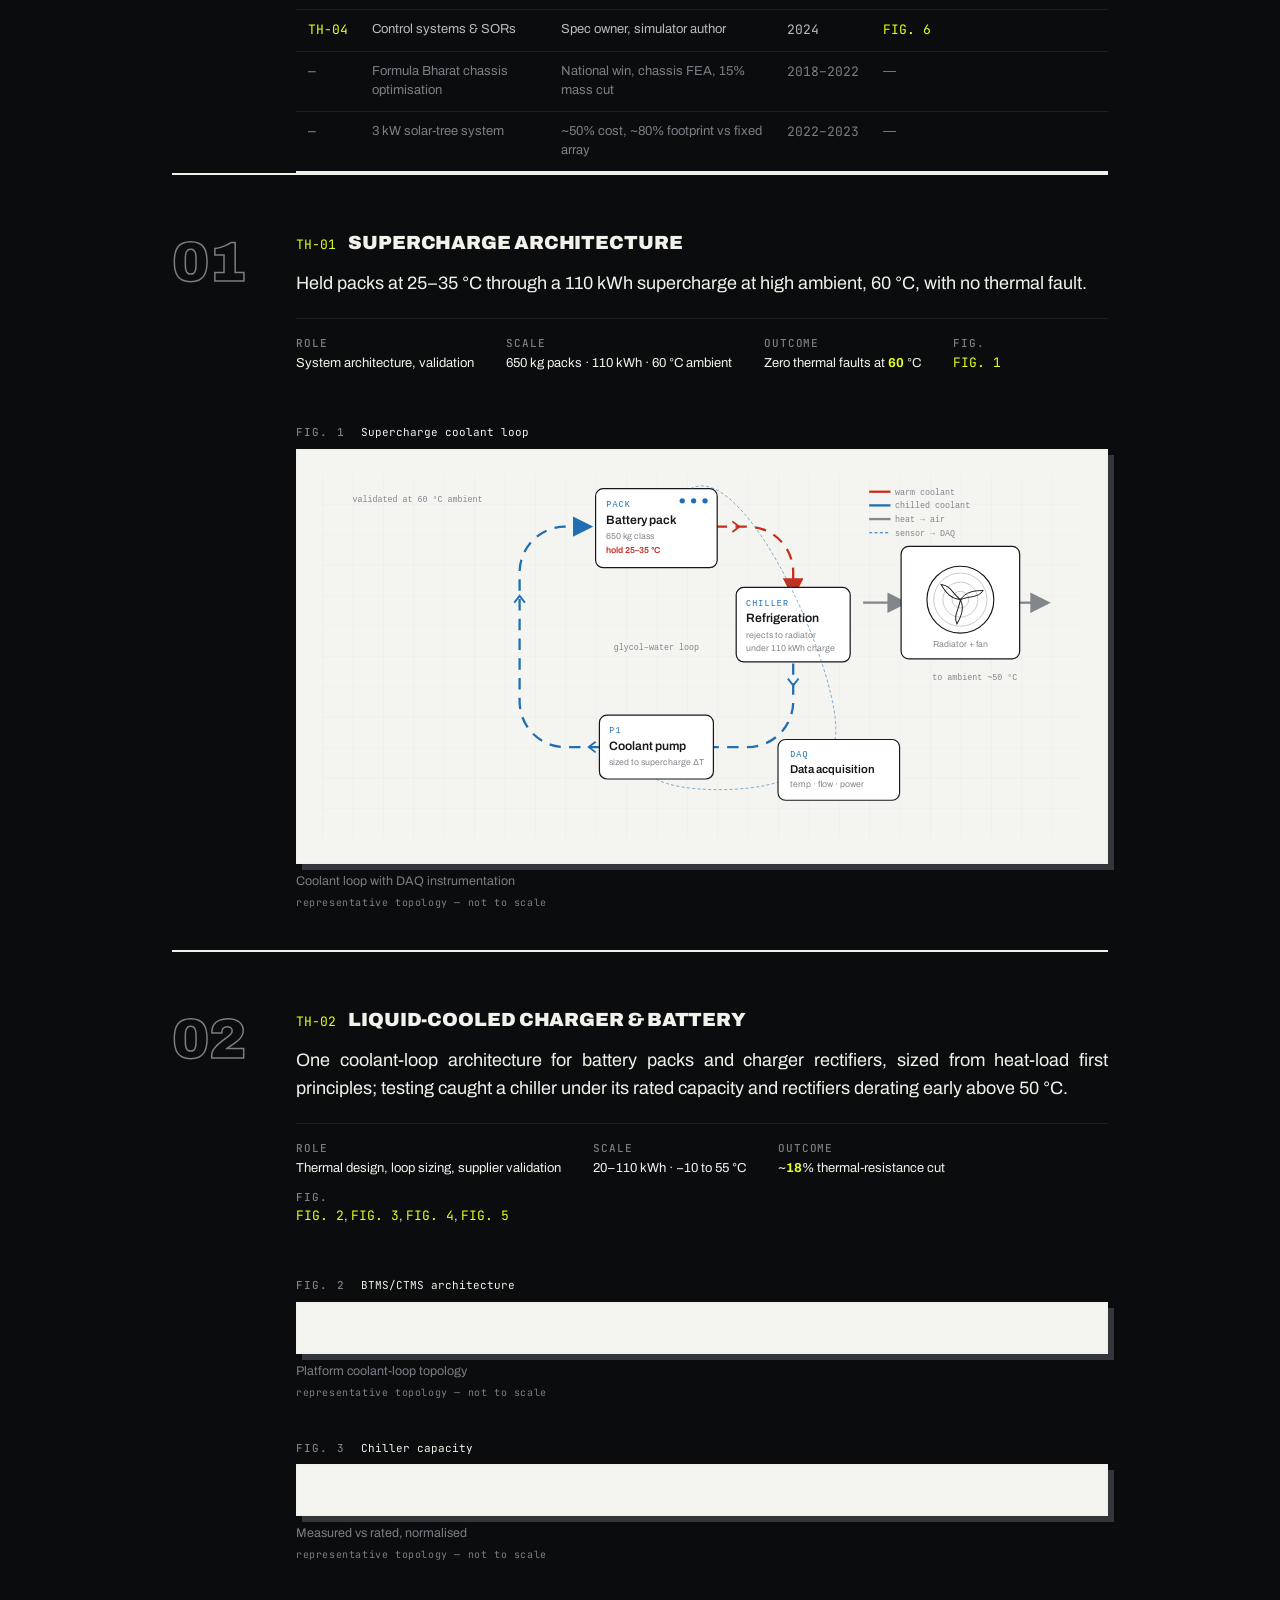
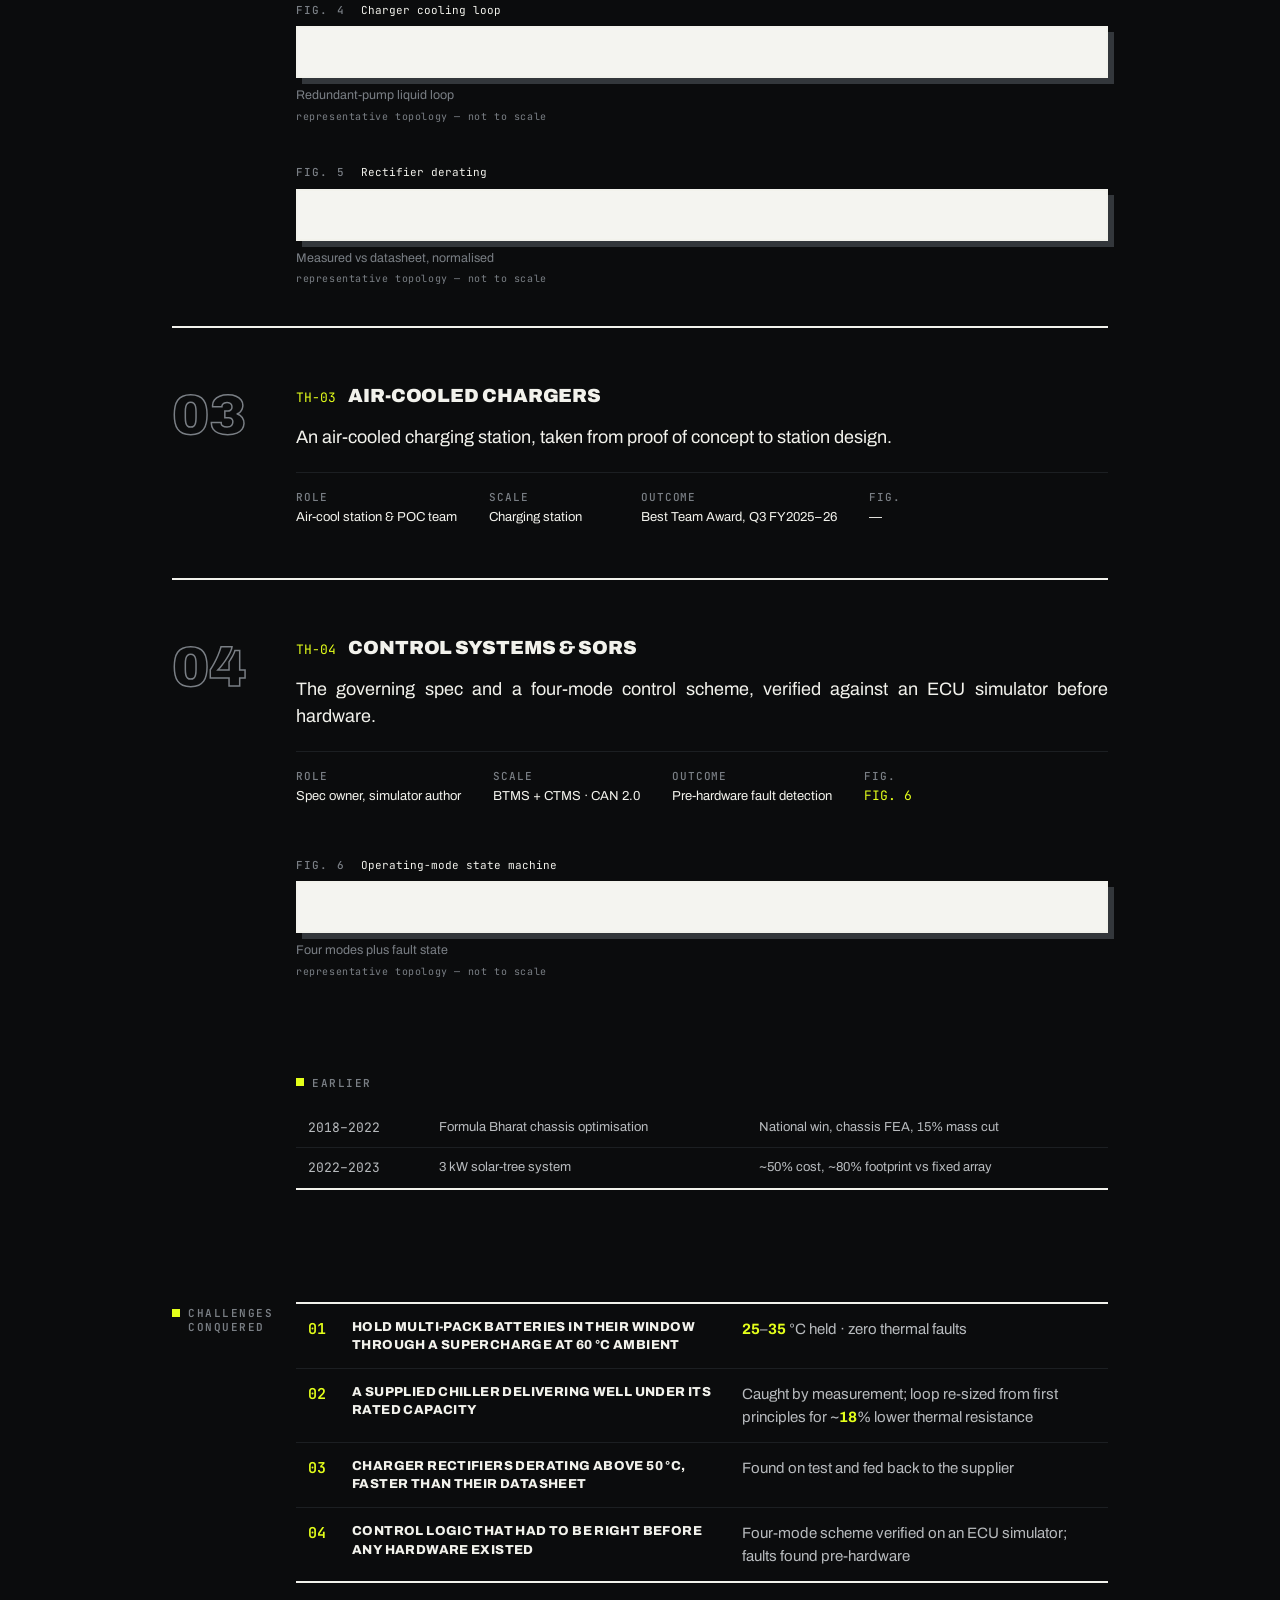
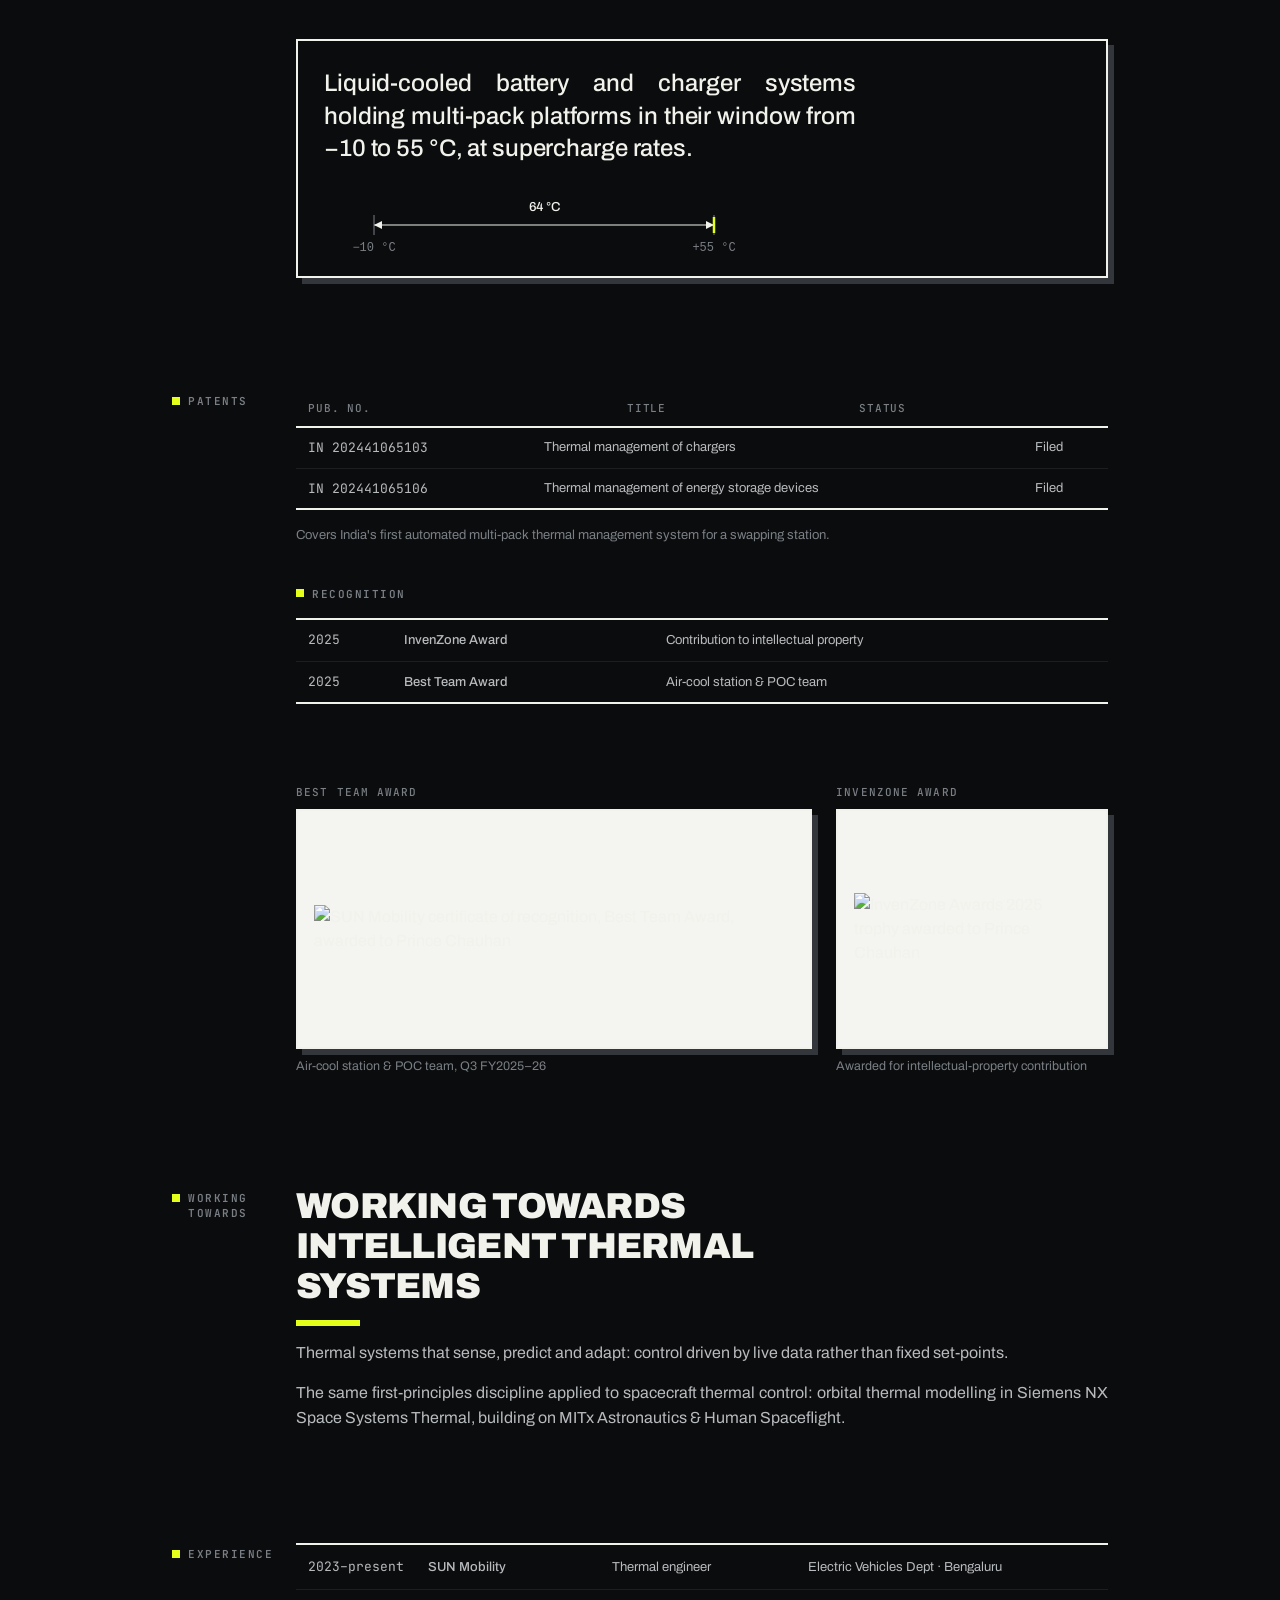
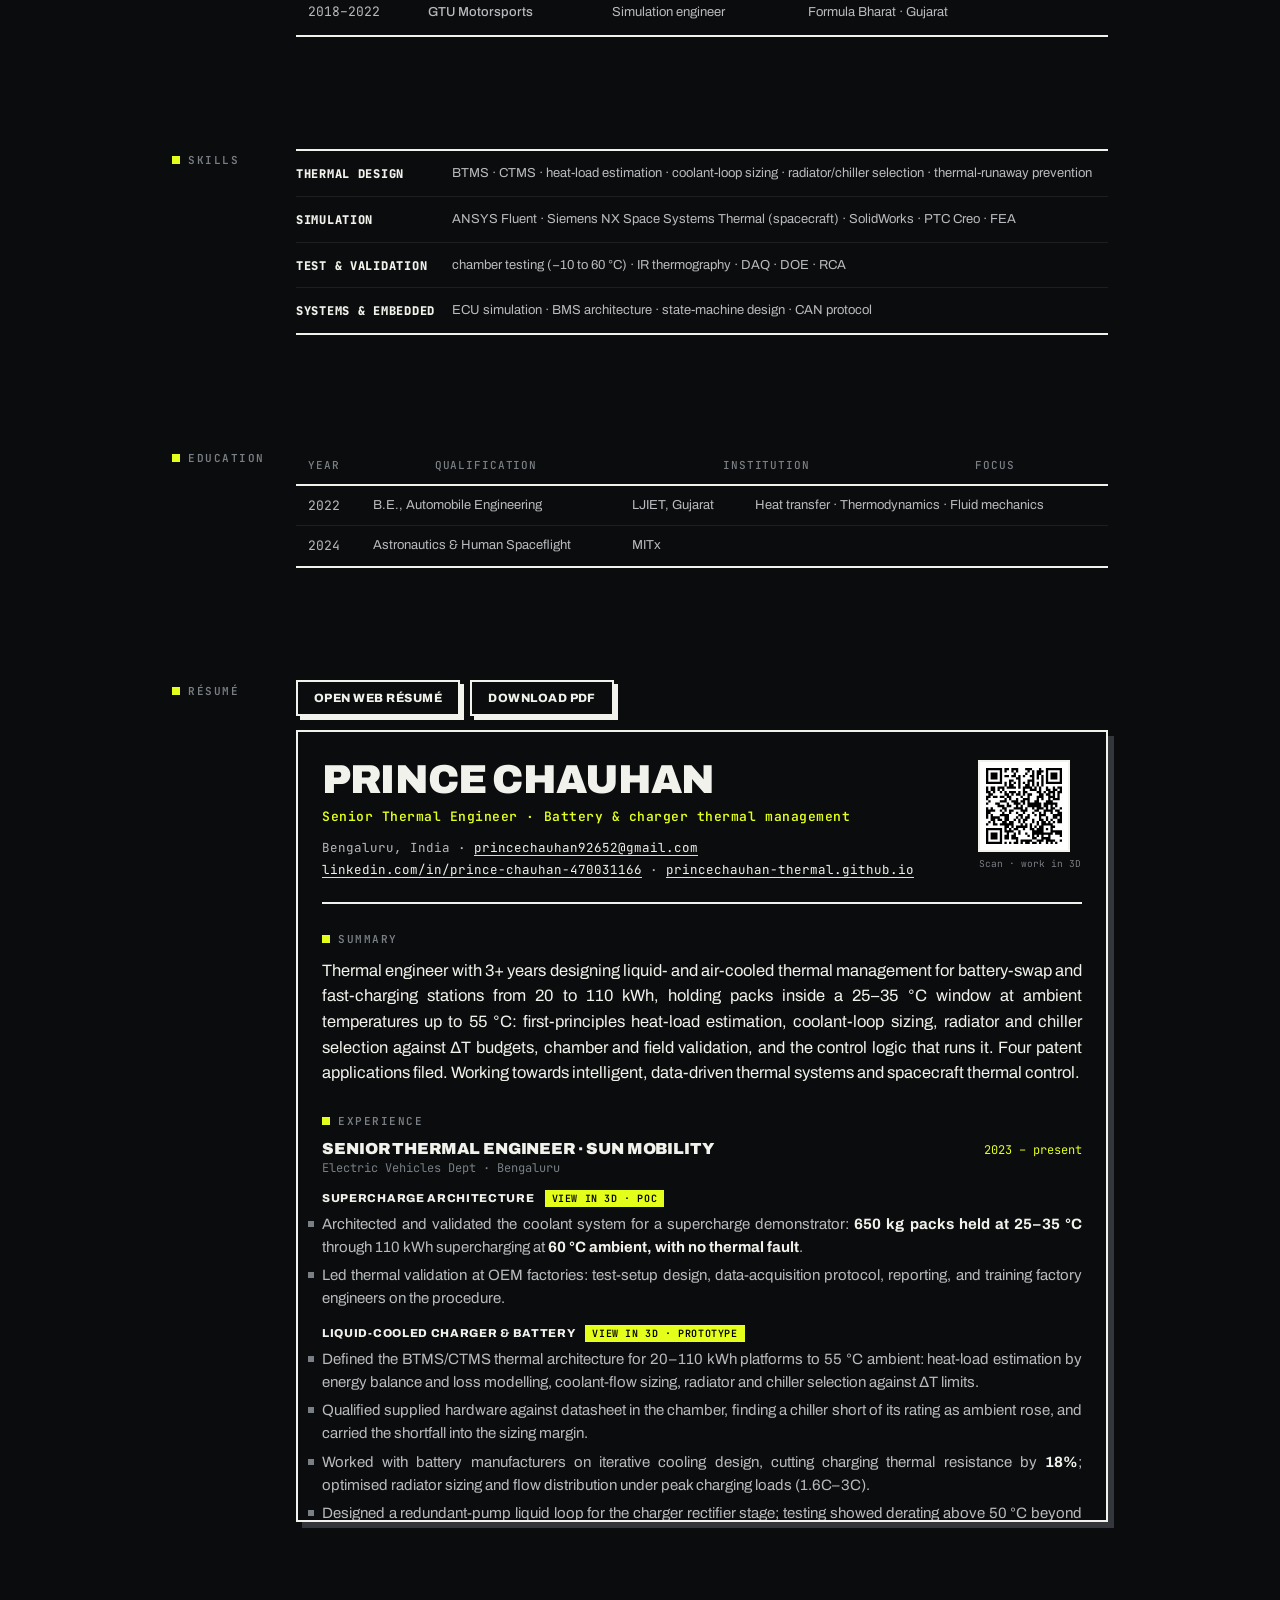
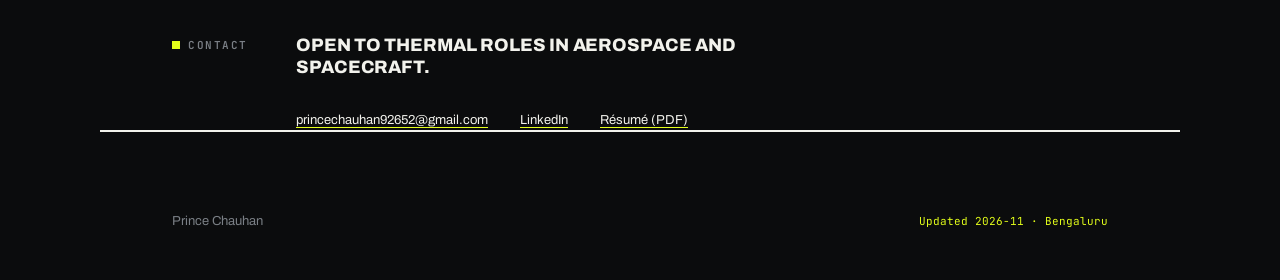
==== commit 73f28f7f: "Portfolio: preview still of the 3D model on the work portfolio card Co-Authored-By: Claude Opus 5.5 " ====
--- a/index.html
+++ b/index.html
@@ -34,7 +34,7 @@
   <link rel="preconnect" href="https://fonts.googleapis.com">
   <link rel="preconnect" href="https://fonts.gstatic.com" crossorigin>
   <link href="https://fonts.googleapis.com/css2?family=Archivo:wght@400;500;800;900&family=JetBrains+Mono:wght@400;600&display=swap" rel="stylesheet">
-  <link rel="stylesheet" href="styles.css?v=25">
+  <link rel="stylesheet" href="styles.css?v=27">
   <!-- Dark brutalist skin matching the CAD viewer. Remove this line to return to the light theme. -->
   <link rel="stylesheet" href="brutal.css?v=6" id="theme-dark">
   <script>
@@ -70,6 +70,6 @@
   <footer class="footer" id="footer"></footer>
 
   <script src="data/content.js?v=23"></script>
-  <script src="main.js?v=26"></script>
+  <script src="main.js?v=28"></script>
 </body>
 </html>
--- a/styles.css
+++ b/styles.css
@@ -950,3 +950,30 @@
 .about__p, .project__sentence, .next__p, .evo__line { max-width: none; }
 /* Big display lines read better ragged: justifying them opens gaps. */
 .about__p--lead { text-align: left; max-width: 40ch; }
+
+/* ---- Nudge: the main portfolio button wiggles briefly every few seconds ---- */
+@keyframes evo-nudge {
+  0%, 84%, 100% { rotate: 0deg; scale: 1; }
+  86% { rotate: -3deg; scale: 1.04; }
+  88% { rotate: 3deg;  scale: 1.04; }
+  90% { rotate: -2deg; scale: 1.03; }
+  92% { rotate: 2deg;  scale: 1.02; }
+  94% { rotate: -1deg; scale: 1.01; }
+  96% { rotate: 0deg;  scale: 1; }
+}
+.evo__btn--nudge { animation: evo-nudge 4.5s ease-in-out 1.5s infinite; }
+.evo__btn--nudge:hover, .evo__btn--nudge:focus-visible { animation-play-state: paused; rotate: 0deg; scale: 1; }
+@media (prefers-reduced-motion: reduce) { .evo__btn--nudge { animation: none; } }
+
+/* ---- Preview still: shows the model before the 3D loads ---- */
+.evo__poster { display: grid; grid-template-columns: minmax(0, 1fr) minmax(0, 1.1fr); gap: 32px; align-items: center; }
+.evo__shot { order: 2; position: relative; display: block; padding: 0; border: 1px solid var(--ink-20);
+             background: #0b0c0d; cursor: pointer; overflow: hidden; }
+.evo__shot img { display: block; width: 100%; height: auto; transition: transform .4s ease-out; }
+.evo__shot:hover img, .evo__shot:focus-visible img { transform: scale(1.03); }
+.evo__play { position: absolute; left: 12px; bottom: 12px; padding: 6px 10px; font: 800 11px var(--mono, monospace);
+             letter-spacing: .06em; text-transform: uppercase; background: var(--acc, #e4ff1a); color: #000; }
+@media (max-width: 760px) {
+  .evo__poster { grid-template-columns: 1fr; gap: 20px; }
+  .evo__shot { order: 0; }
+}
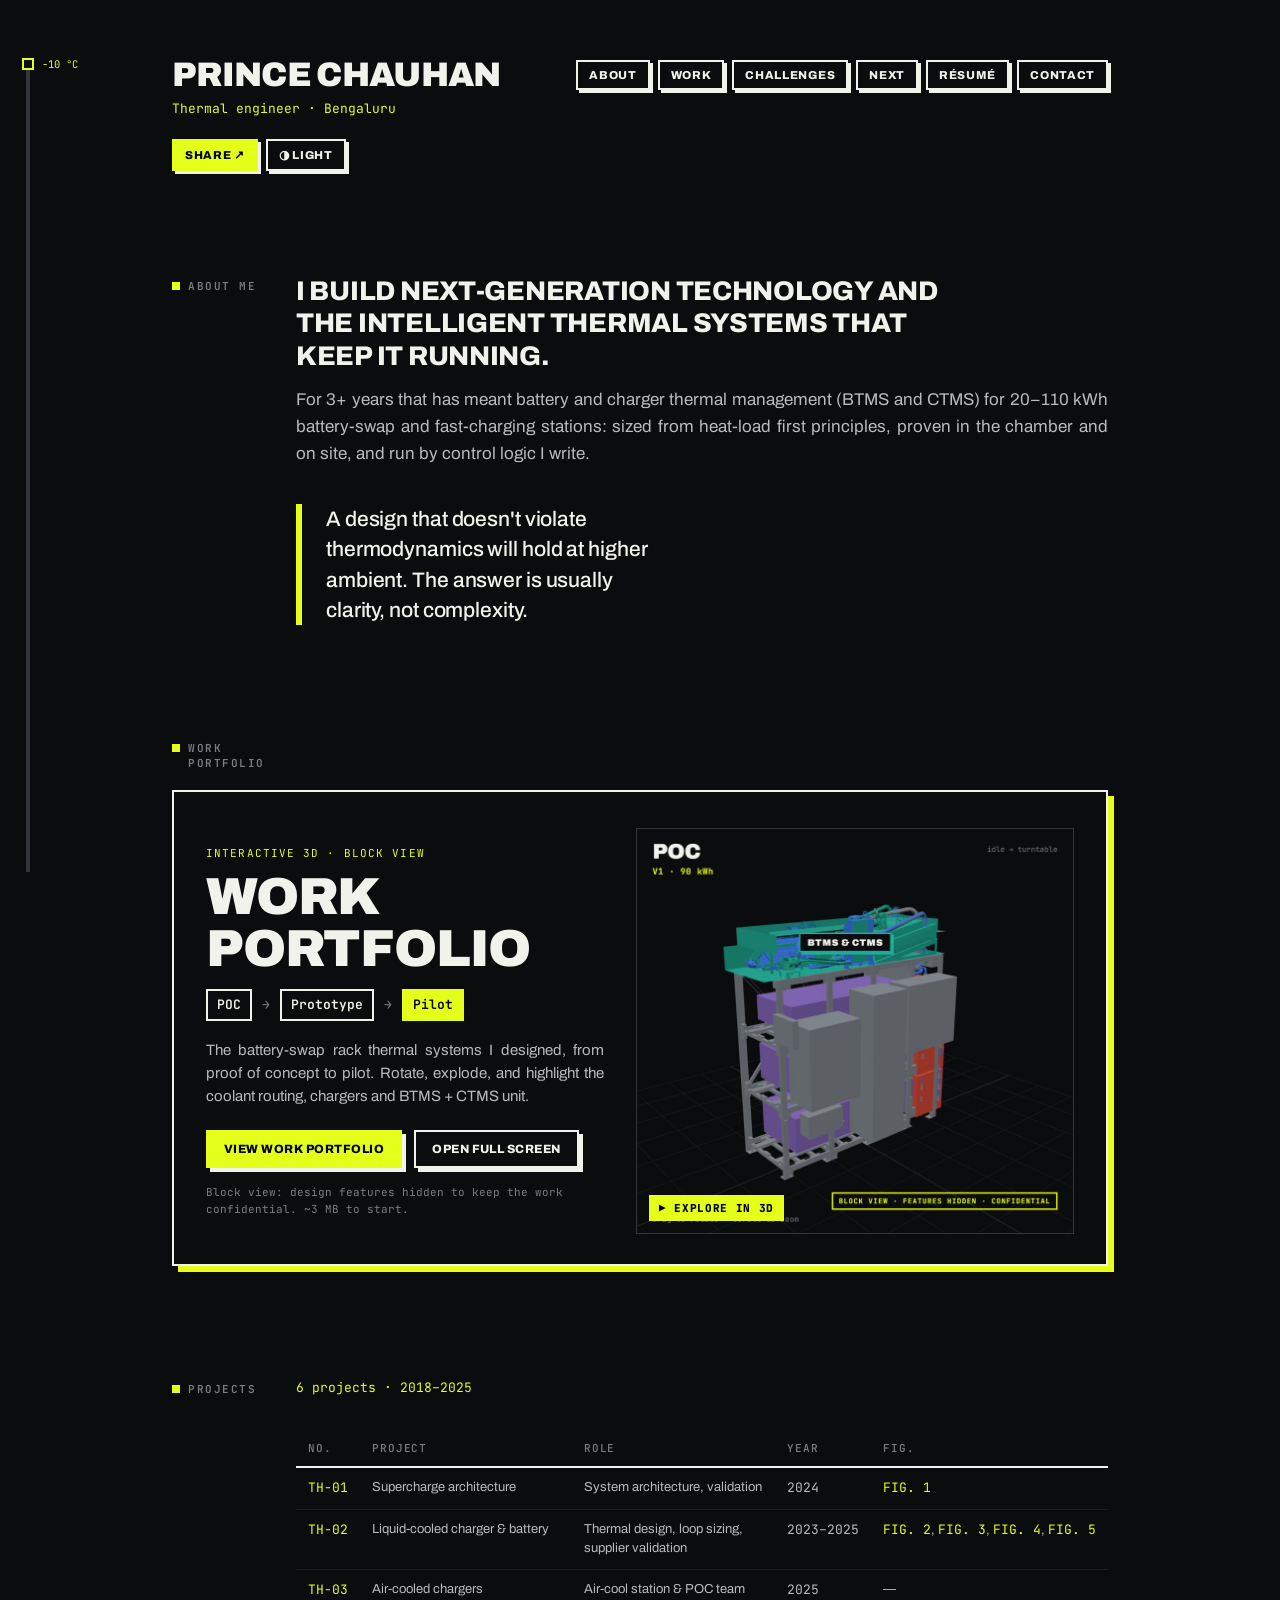
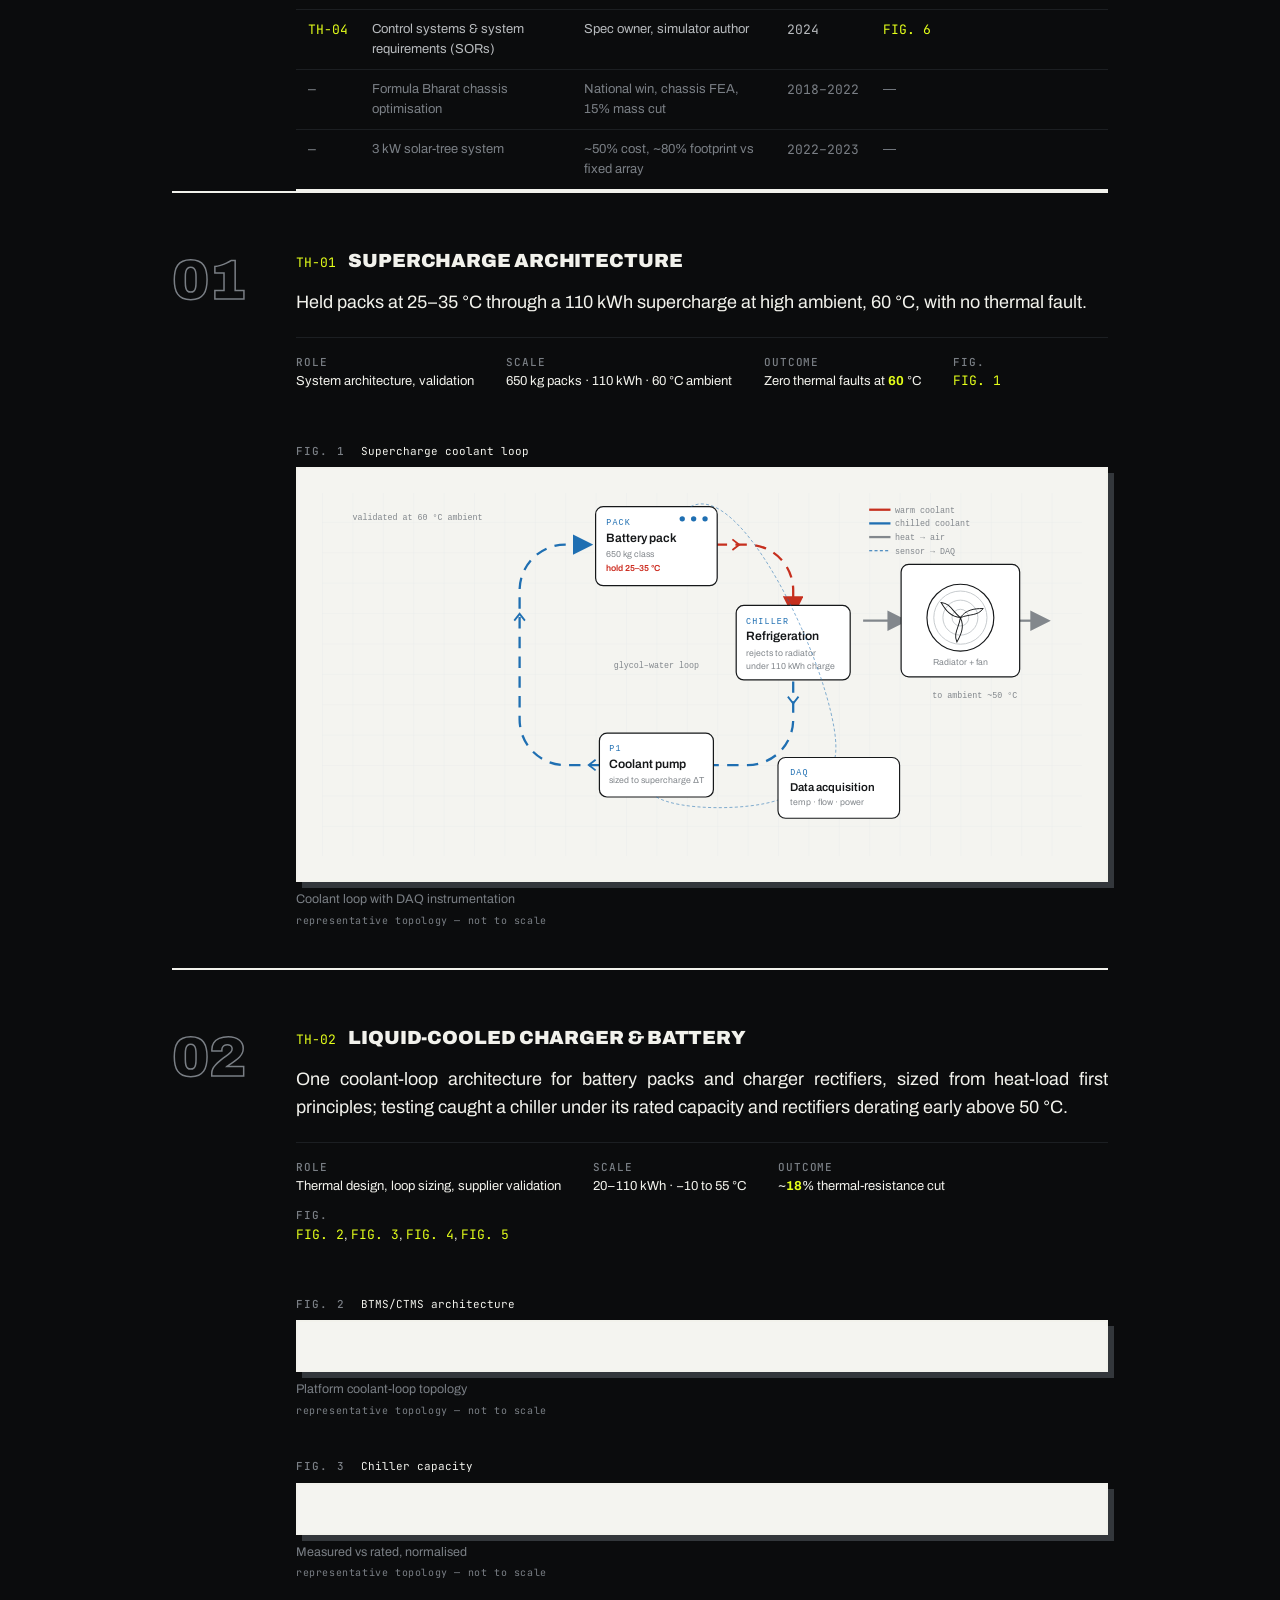
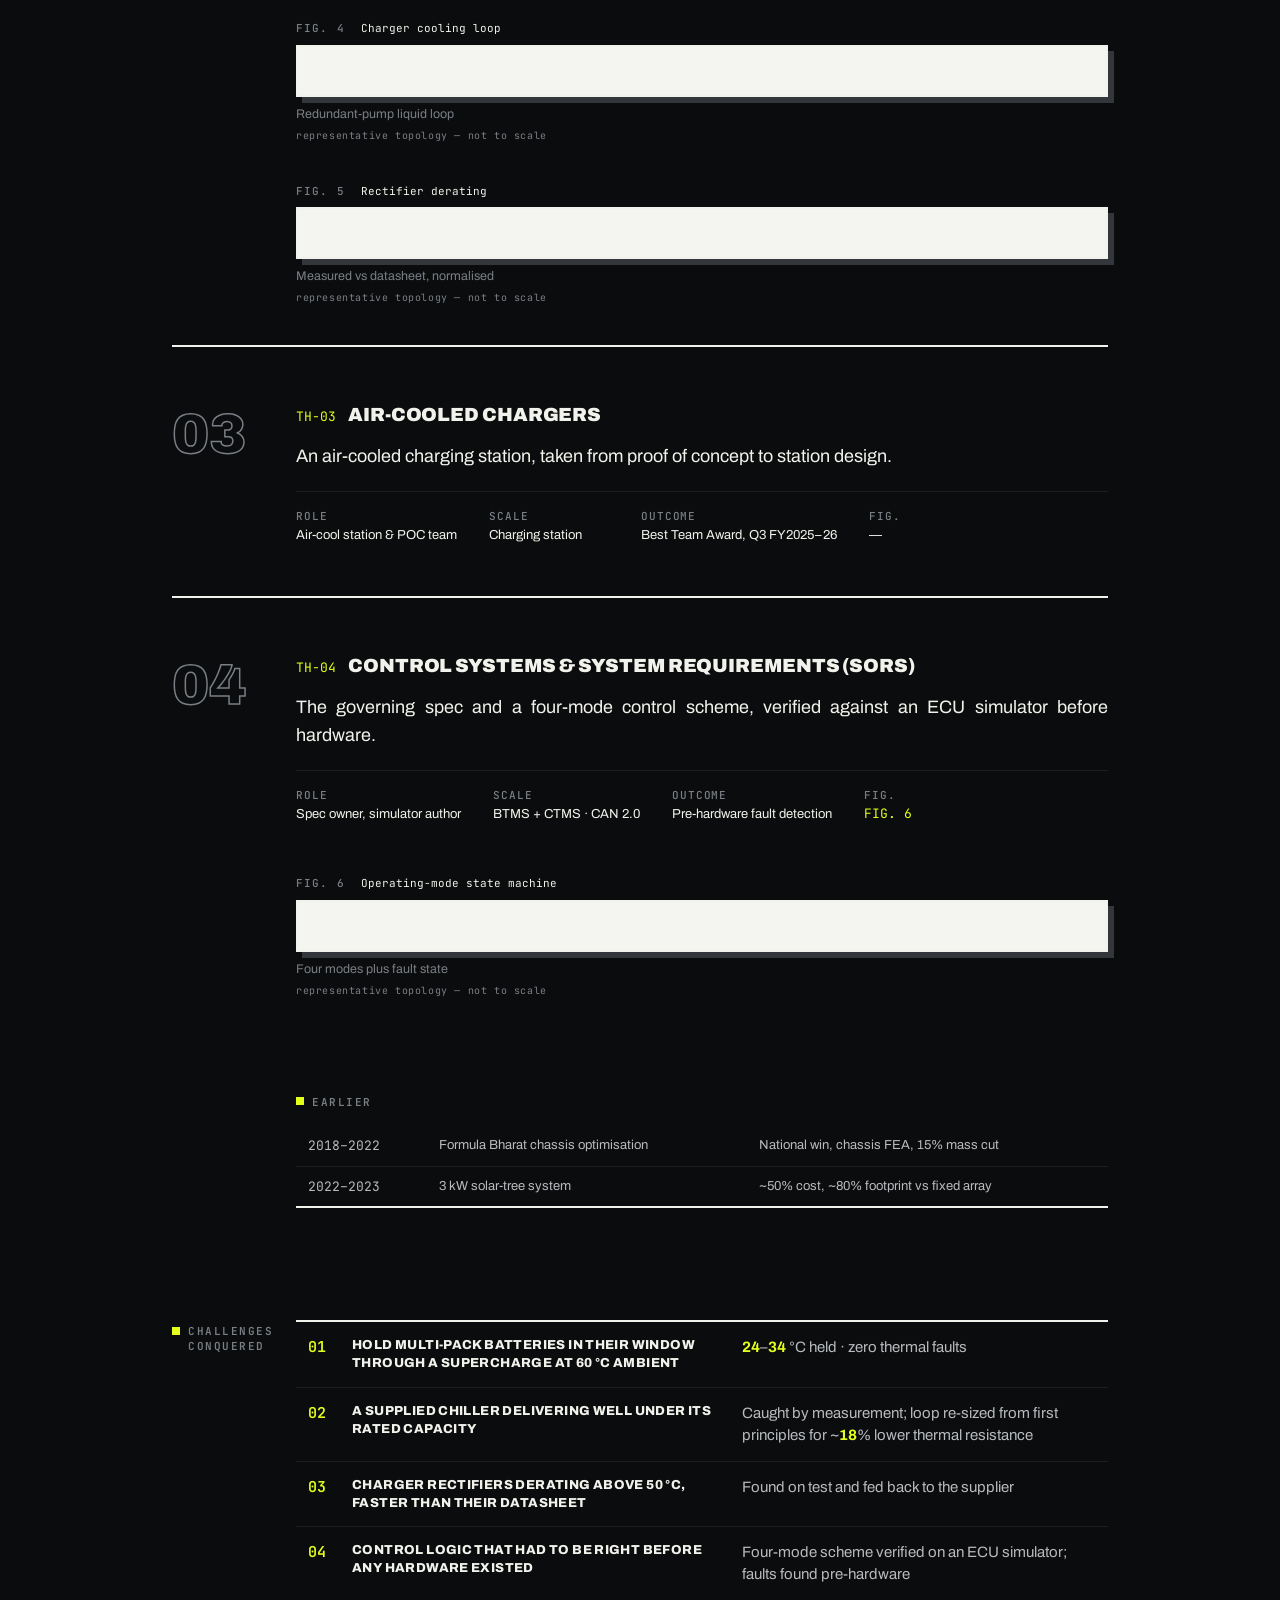
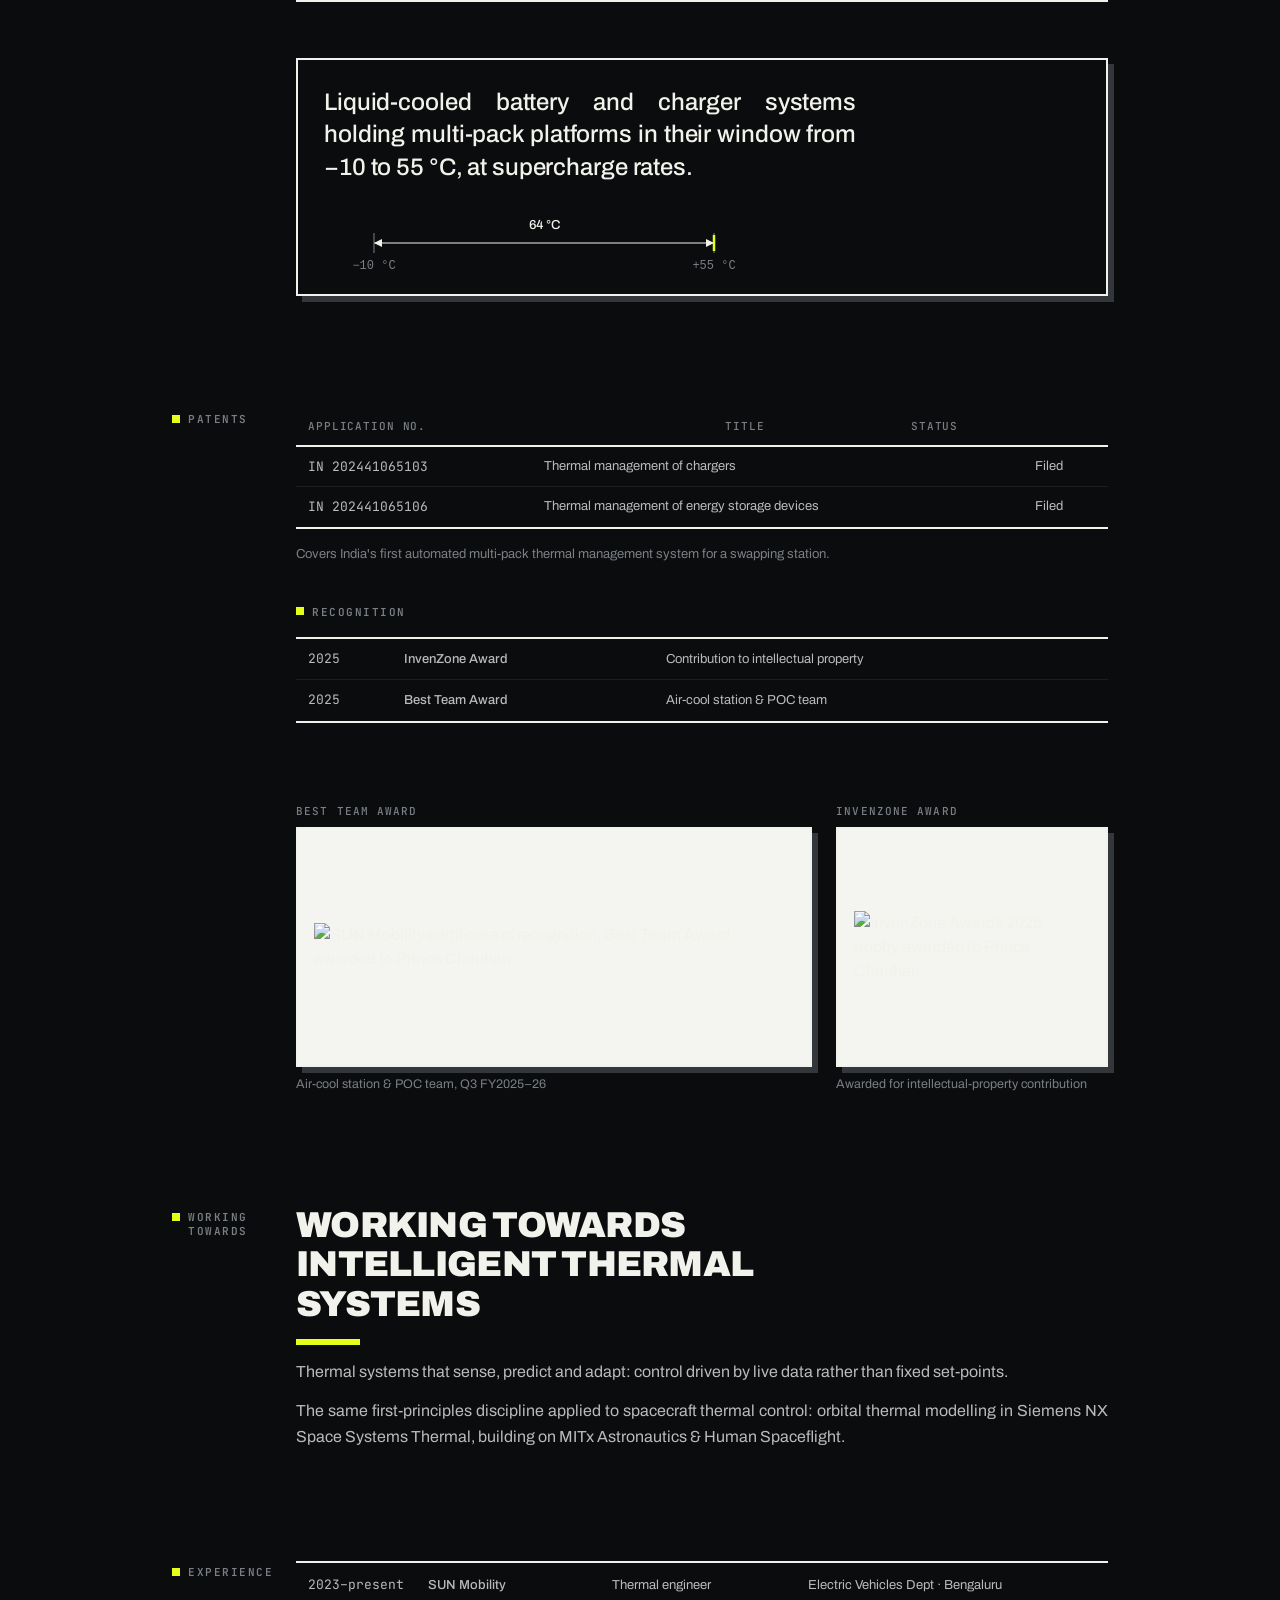
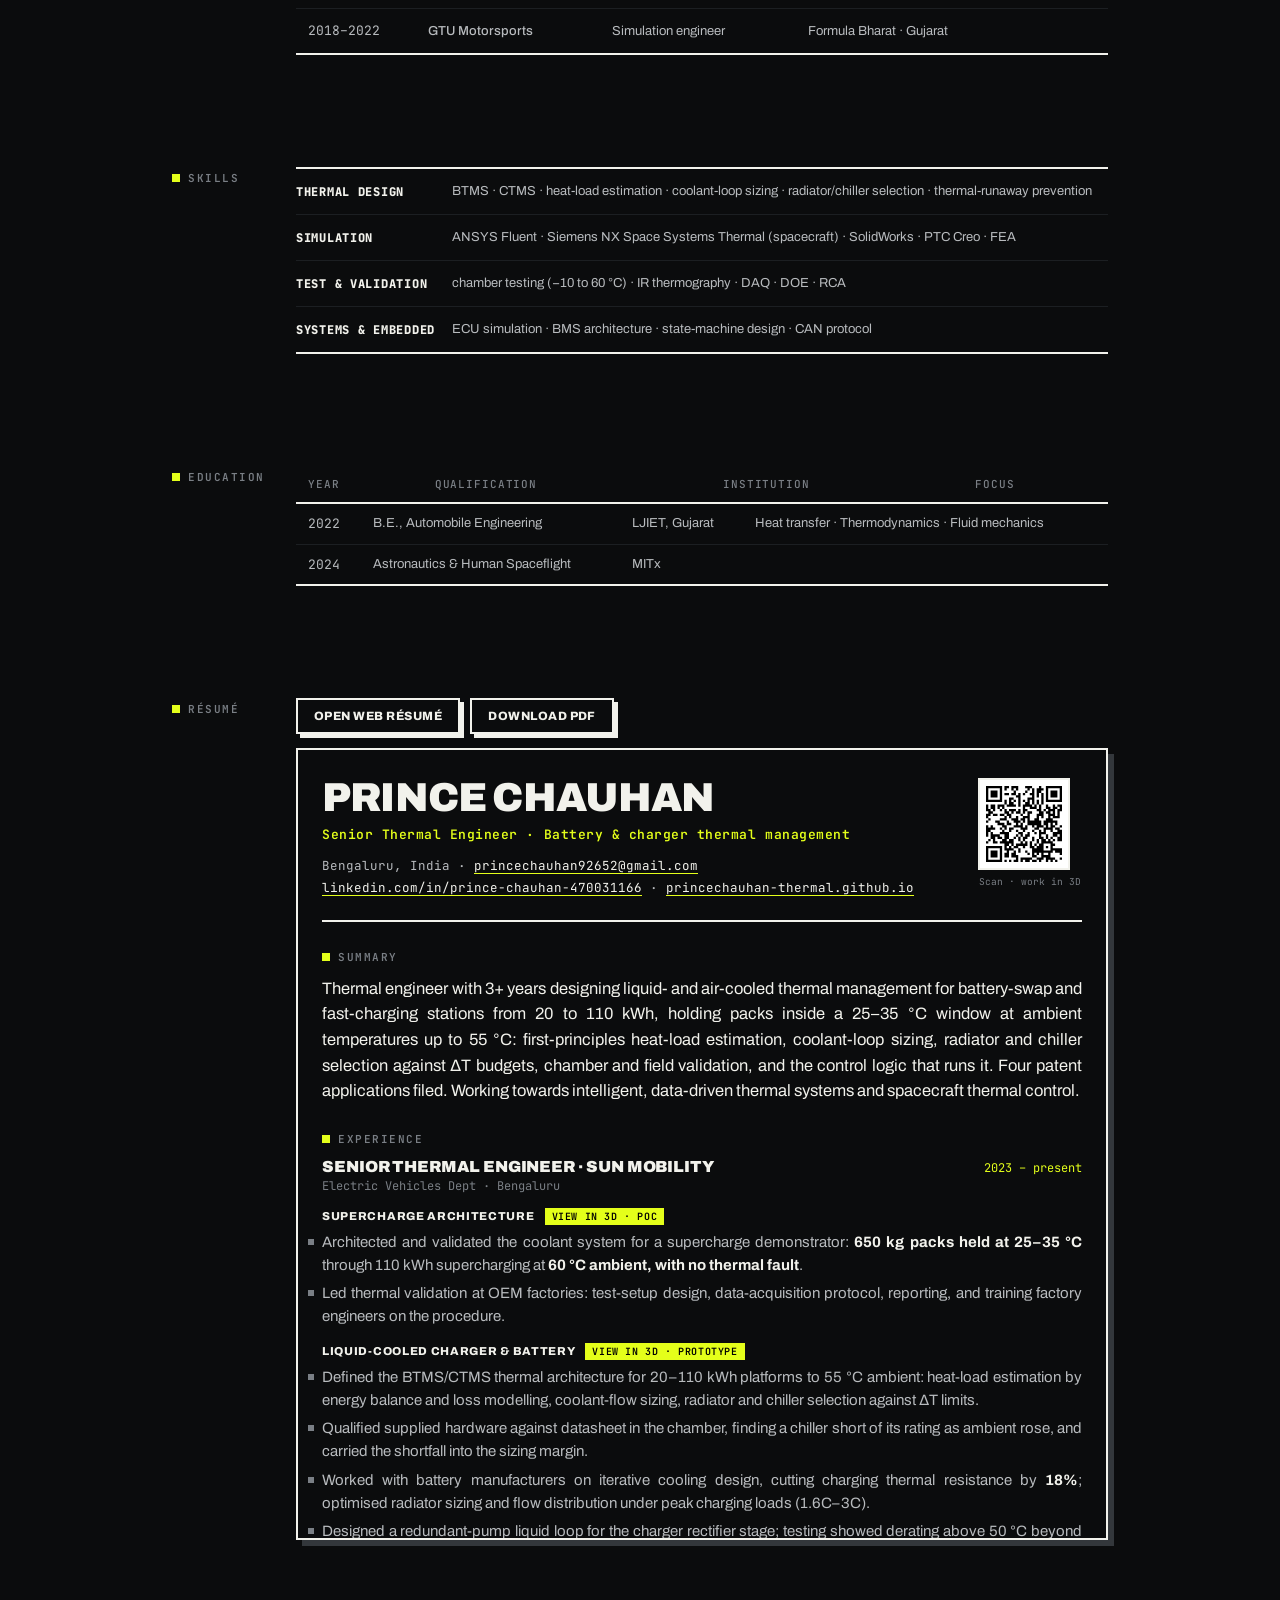
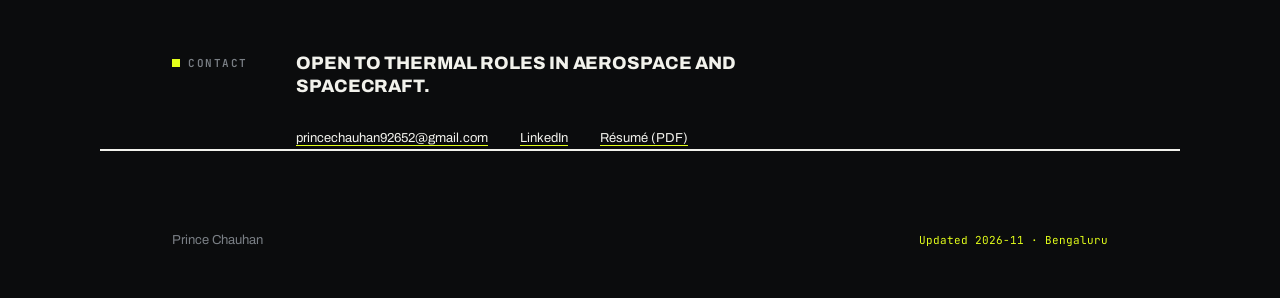
==== commit 7e7a2f36: "Pre-send audit fixes: drop old résumé, honour deep links, hide patent topics - Remove unreferenced o" ====
--- a/index.html
+++ b/index.html
@@ -4,7 +4,8 @@
   <meta charset="UTF-8">
   <meta name="viewport" content="width=device-width, initial-scale=1.0">
   <title>Prince Chauhan — Thermal Engineer</title>
-  <meta name="description" content="Thermal engineer. Liquid-cooled battery and charger systems for multi-pack platforms, held in window from −10 to 55 °C at supercharge rates. Moving toward spacecraft thermal control.">
+  <link rel="icon" href="assets/media/favicon.svg" type="image/svg+xml">
+  <meta name="description" content="Thermal engineer. Liquid-cooled battery and charger systems for multi-pack platforms, held in window from −10 to 55 °C at supercharge rates.">
   <!-- Link preview. This is what renders when the URL is pasted into LinkedIn,
        Slack or an email, so it reaches people who never open the page.
        DEPLOY STEP: og:image and og:url must be ABSOLUTE urls on the real domain —
@@ -17,7 +18,7 @@
   <meta property="og:site_name" content="Prince Chauhan">
   <meta property="og:locale" content="en_GB">
   <meta property="og:title" content="Prince Chauhan — Thermal Engineer">
-  <meta property="og:description" content="Liquid-cooled battery and charger systems for multi-pack platforms, held from −10 to 55 °C at supercharge rates. Moving toward spacecraft thermal control.">
+  <meta property="og:description" content="Liquid-cooled battery and charger systems for multi-pack platforms, held from −10 to 55 °C at supercharge rates.">
   <meta property="og:url" content="https://princechauhan-thermal.github.io/">
   <meta property="og:image" content="https://princechauhan-thermal.github.io/assets/media/og-card.jpg">
   <meta property="og:image:secure_url" content="https://princechauhan-thermal.github.io/assets/media/og-card.jpg">
@@ -27,7 +28,7 @@
   <meta property="og:image:alt" content="Prince Chauhan, thermal engineer — operating envelope −10 to +55 °C">
   <meta name="twitter:card" content="summary_large_image">
   <meta name="twitter:title" content="Prince Chauhan — Thermal Engineer">
-  <meta name="twitter:description" content="Liquid-cooled battery and charger systems, held from −10 to 55 °C at supercharge rates. Moving toward spacecraft thermal control.">
+  <meta name="twitter:description" content="Liquid-cooled battery and charger systems, held from −10 to 55 °C at supercharge rates.">
   <meta name="twitter:image" content="https://princechauhan-thermal.github.io/assets/media/og-card.jpg">
   <meta name="twitter:image:alt" content="Prince Chauhan, thermal engineer — operating envelope −10 to +55 °C">
 
@@ -69,7 +70,7 @@
 
   <footer class="footer" id="footer"></footer>
 
-  <script src="data/content.js?v=23"></script>
-  <script src="main.js?v=28"></script>
+  <script src="data/content.js?v=24"></script>
+  <script src="main.js?v=29"></script>
 </body>
 </html>
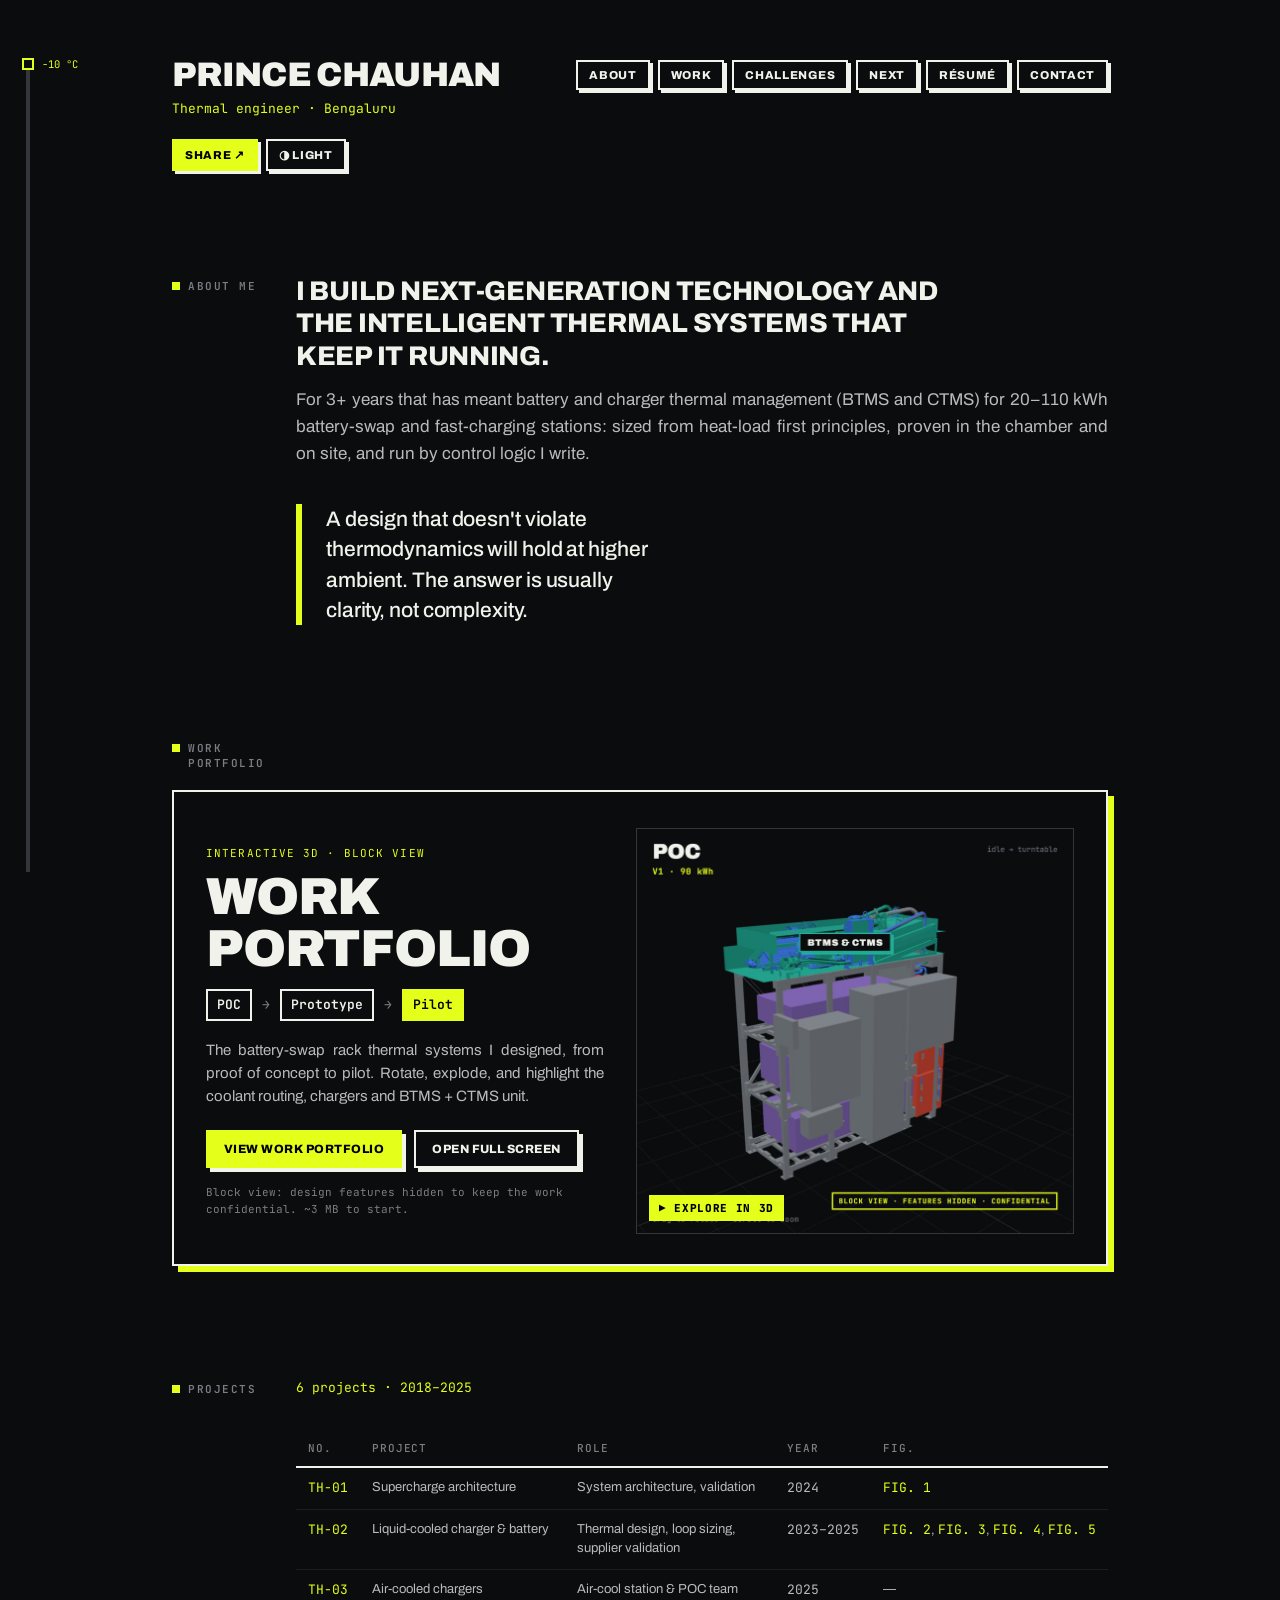
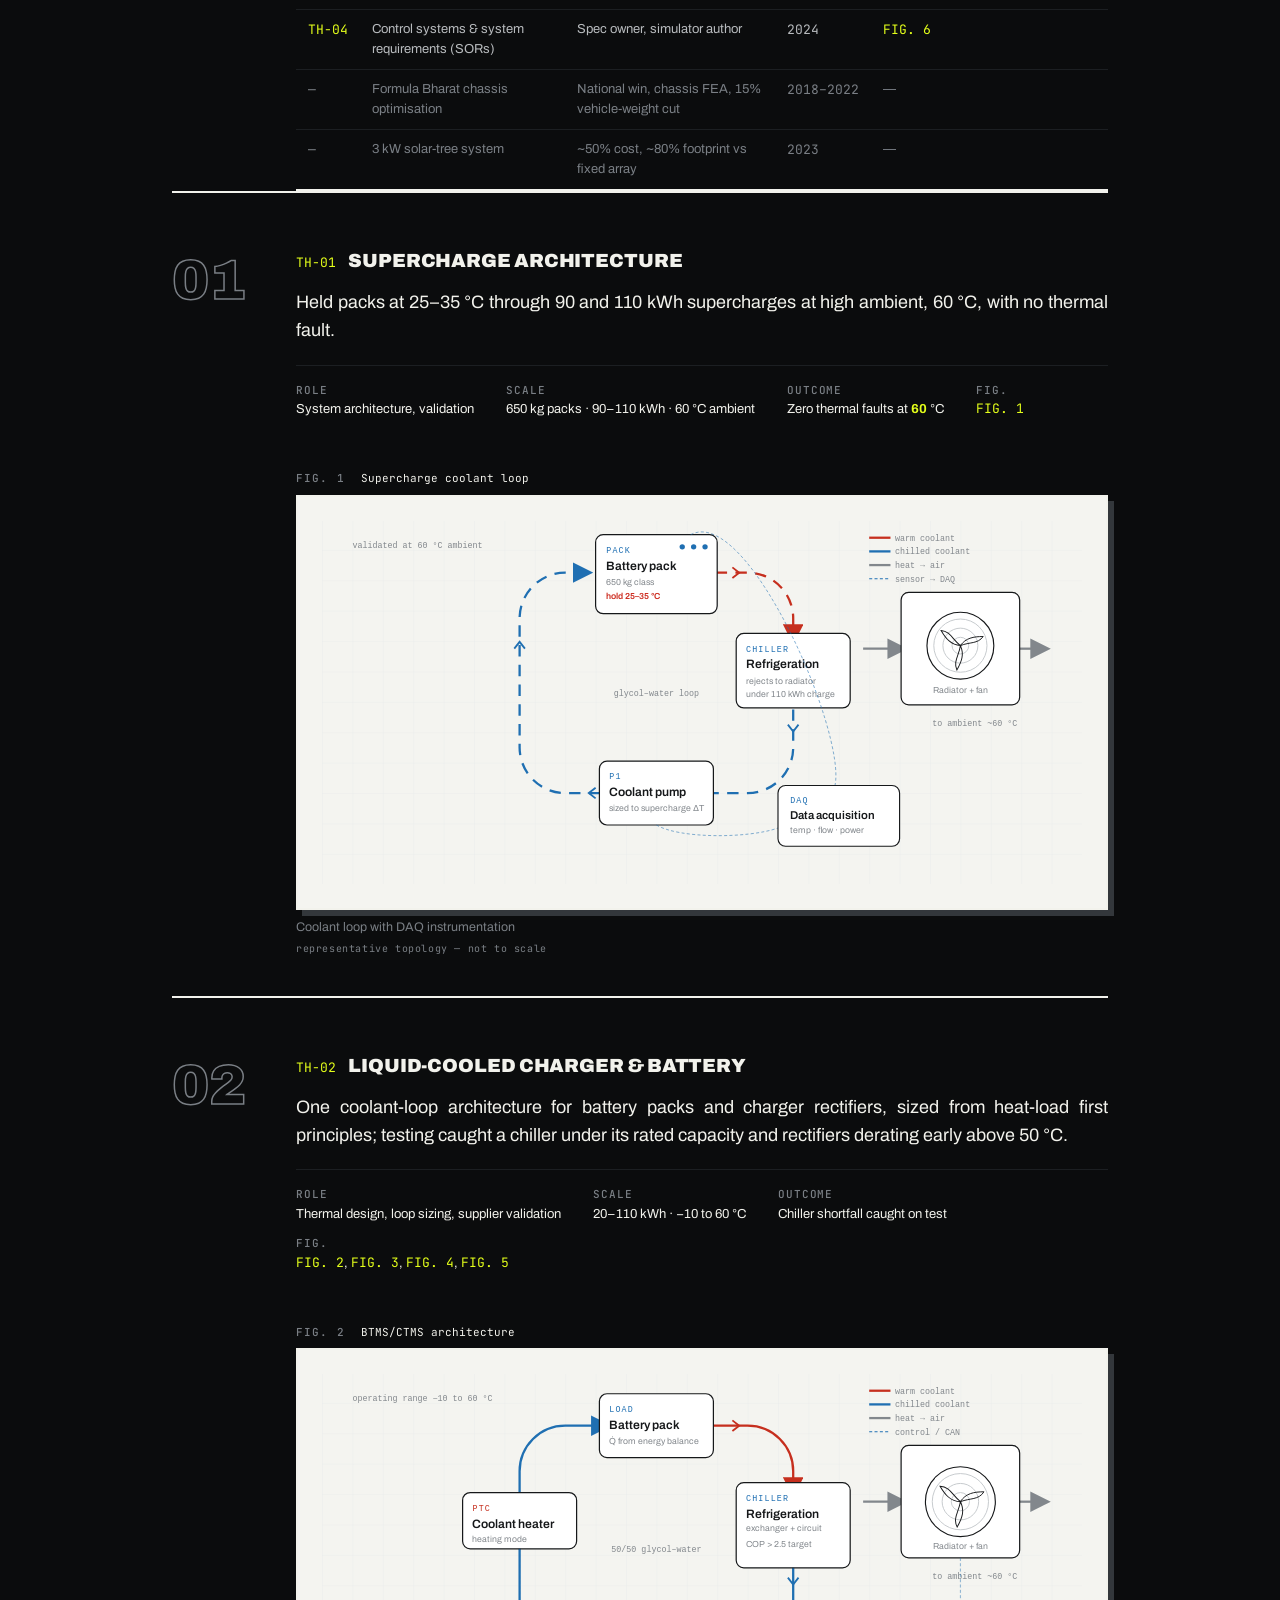
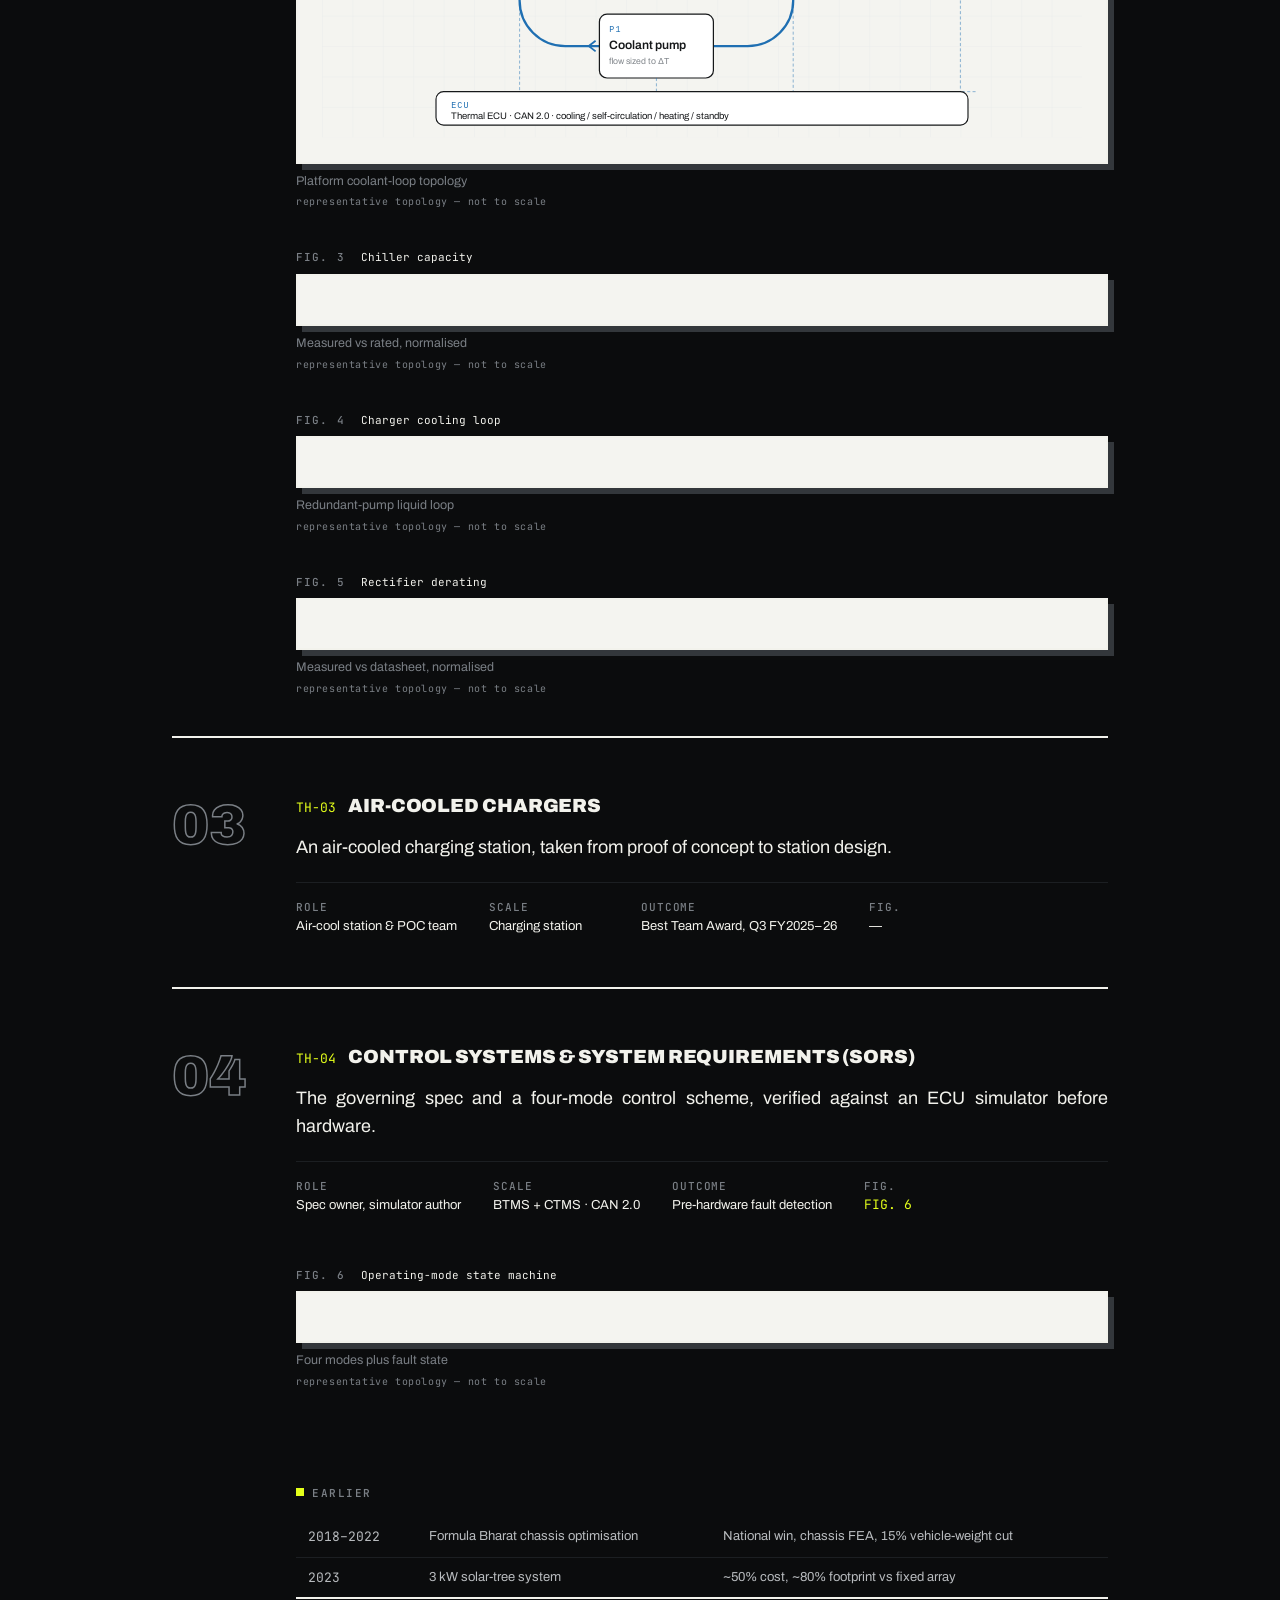
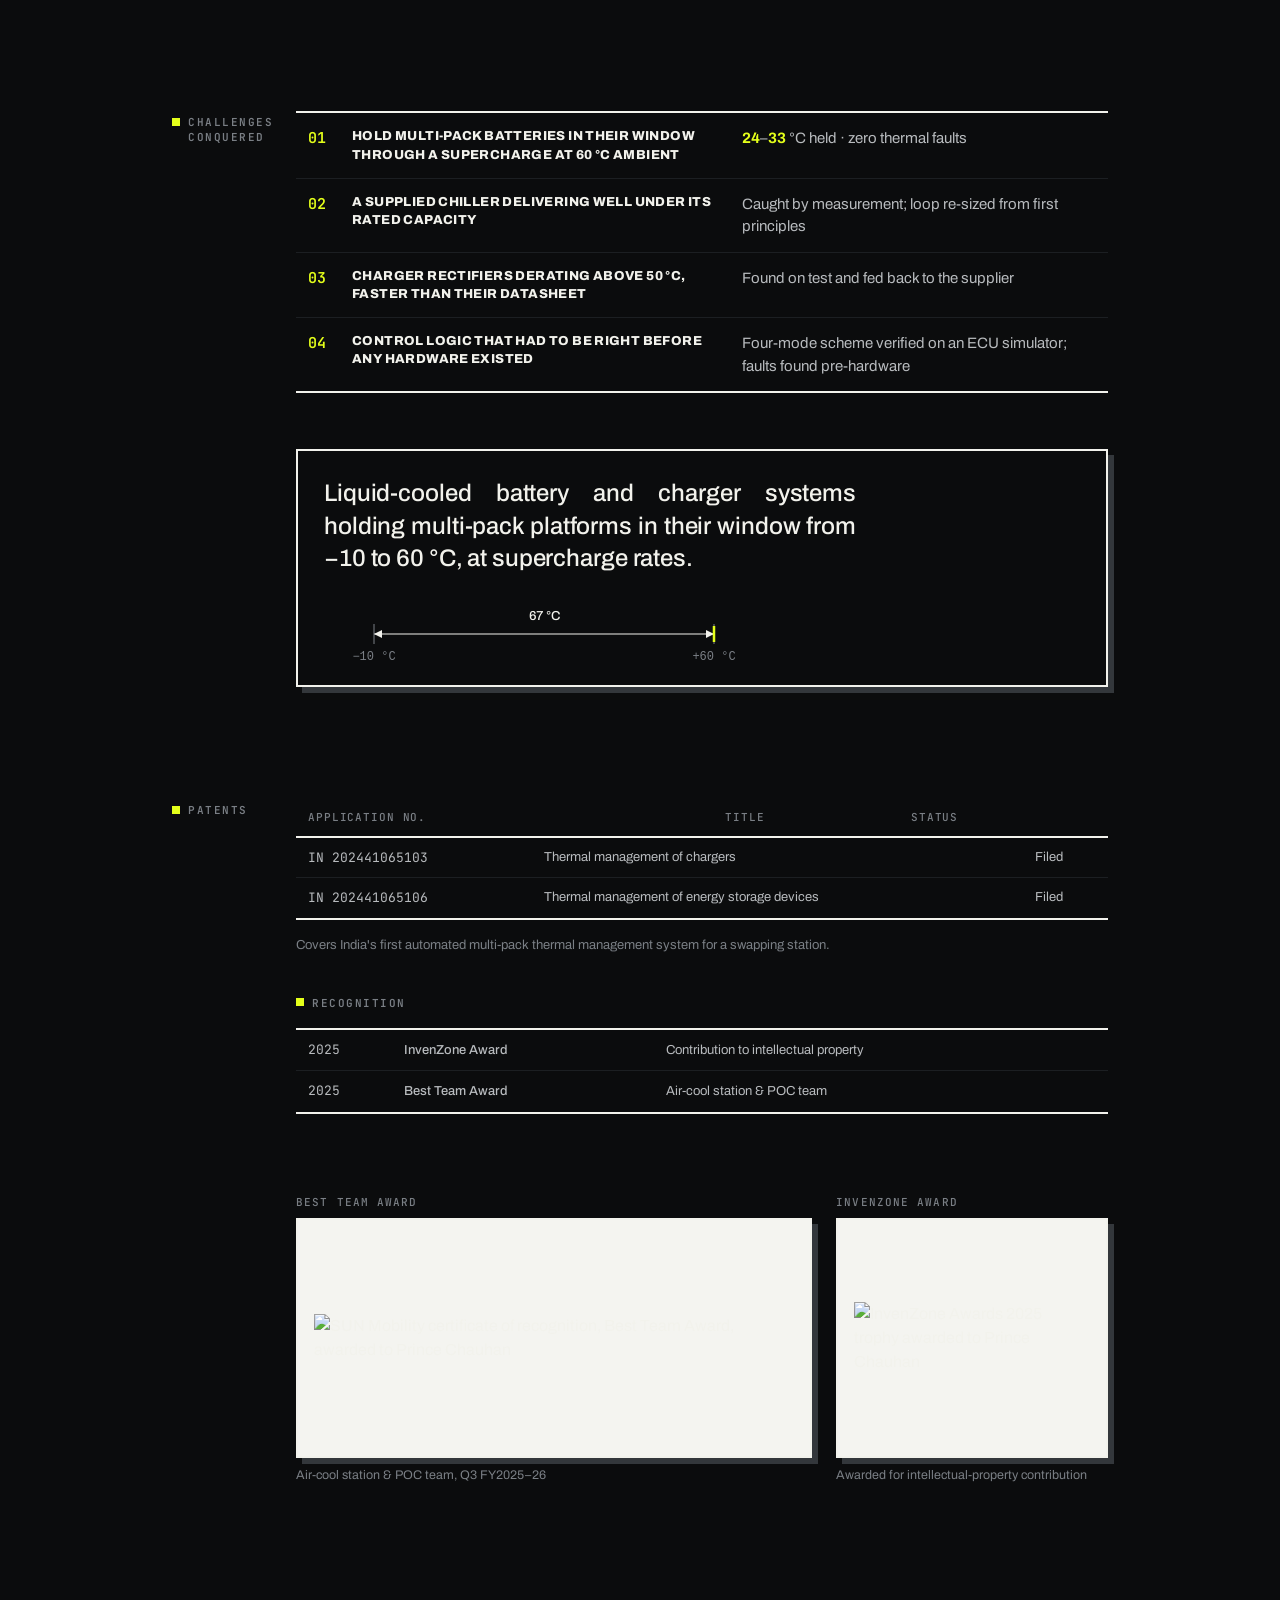
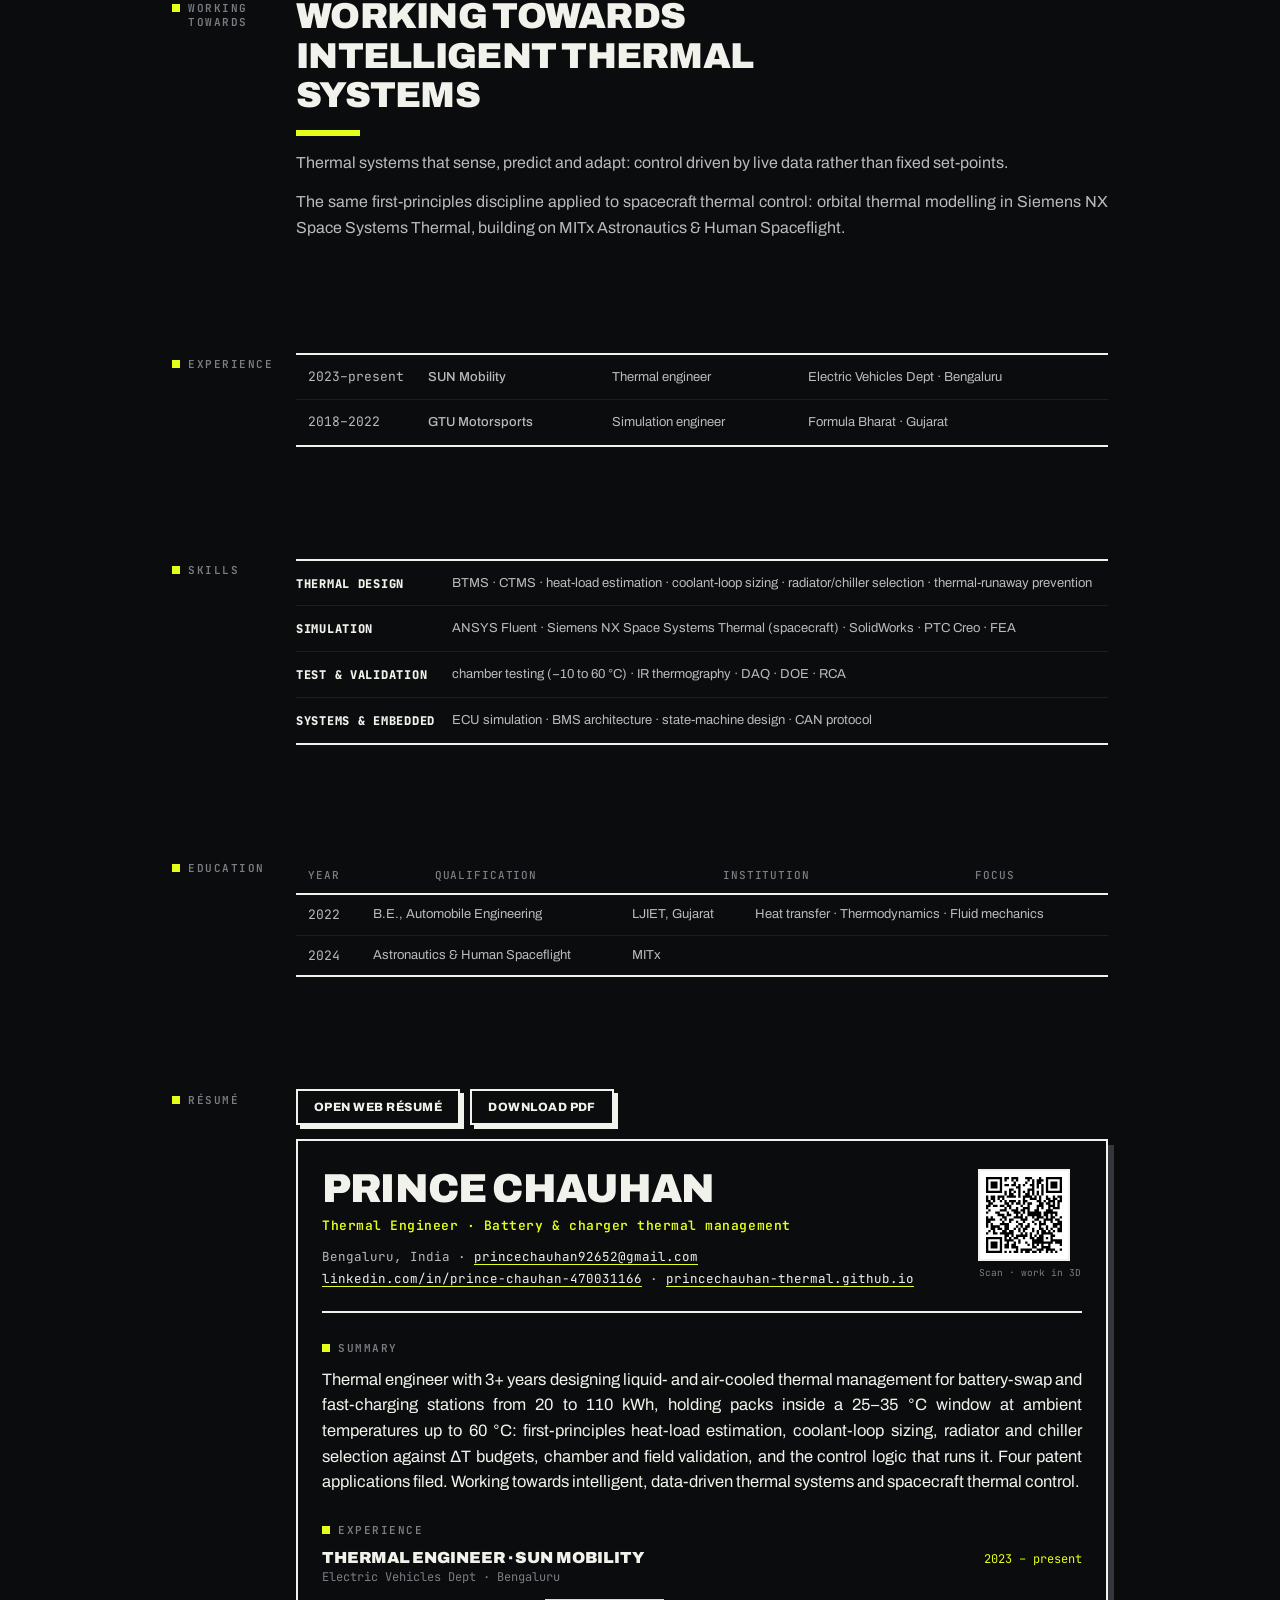
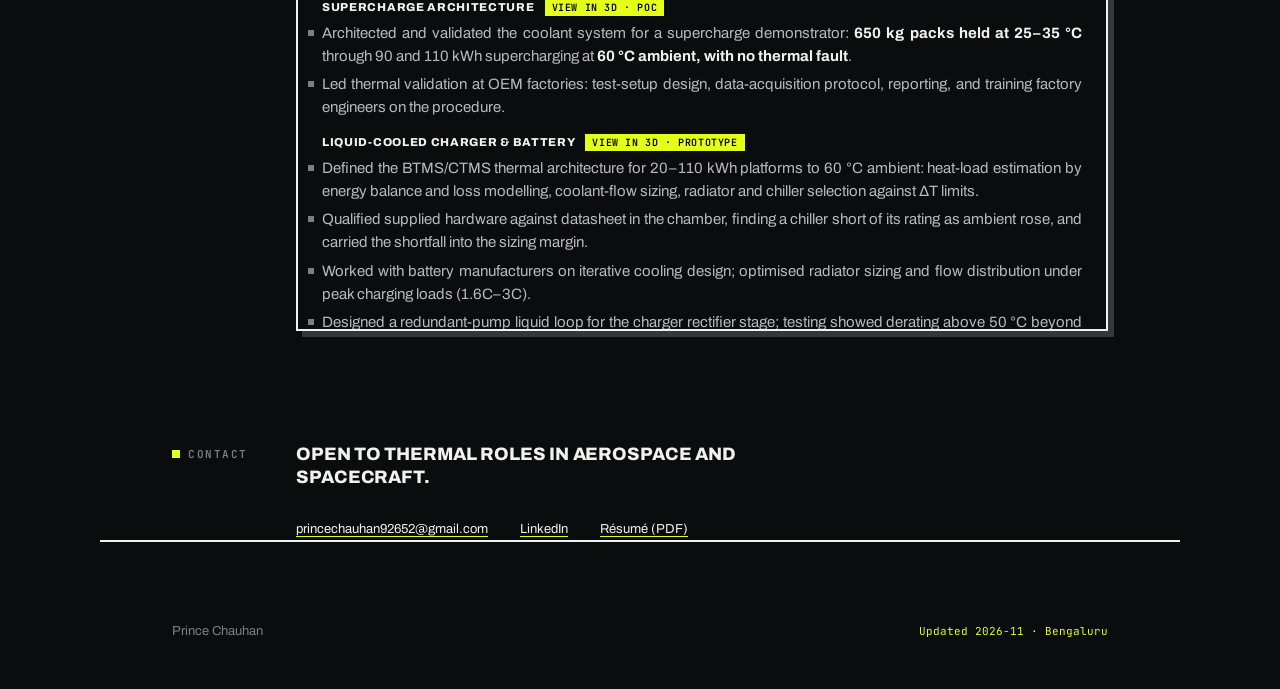
==== commit 2b0e31fb: "Facts: 60 °C ceiling everywhere, 90 and 110 kWh supercharge, drop 18% claim - Envelope −10 to +60 °C" ====
--- a/index.html
+++ b/index.html
@@ -5,7 +5,7 @@
   <meta name="viewport" content="width=device-width, initial-scale=1.0">
   <title>Prince Chauhan — Thermal Engineer</title>
   <link rel="icon" href="assets/media/favicon.svg" type="image/svg+xml">
-  <meta name="description" content="Thermal engineer. Liquid-cooled battery and charger systems for multi-pack platforms, held in window from −10 to 55 °C at supercharge rates.">
+  <meta name="description" content="Thermal engineer. Liquid-cooled battery and charger systems for multi-pack platforms, held in window from −10 to 60 °C at supercharge rates.">
   <!-- Link preview. This is what renders when the URL is pasted into LinkedIn,
        Slack or an email, so it reaches people who never open the page.
        DEPLOY STEP: og:image and og:url must be ABSOLUTE urls on the real domain —
@@ -18,19 +18,19 @@
   <meta property="og:site_name" content="Prince Chauhan">
   <meta property="og:locale" content="en_GB">
   <meta property="og:title" content="Prince Chauhan — Thermal Engineer">
-  <meta property="og:description" content="Liquid-cooled battery and charger systems for multi-pack platforms, held from −10 to 55 °C at supercharge rates.">
+  <meta property="og:description" content="Liquid-cooled battery and charger systems for multi-pack platforms, held from −10 to 60 °C at supercharge rates.">
   <meta property="og:url" content="https://princechauhan-thermal.github.io/">
   <meta property="og:image" content="https://princechauhan-thermal.github.io/assets/media/og-card.jpg">
   <meta property="og:image:secure_url" content="https://princechauhan-thermal.github.io/assets/media/og-card.jpg">
   <meta property="og:image:type" content="image/jpeg">
   <meta property="og:image:width" content="1200">
   <meta property="og:image:height" content="630">
-  <meta property="og:image:alt" content="Prince Chauhan, thermal engineer — operating envelope −10 to +55 °C">
+  <meta property="og:image:alt" content="Prince Chauhan, thermal engineer — operating envelope −10 to +60 °C">
   <meta name="twitter:card" content="summary_large_image">
   <meta name="twitter:title" content="Prince Chauhan — Thermal Engineer">
-  <meta name="twitter:description" content="Liquid-cooled battery and charger systems, held from −10 to 55 °C at supercharge rates.">
+  <meta name="twitter:description" content="Liquid-cooled battery and charger systems, held from −10 to 60 °C at supercharge rates.">
   <meta name="twitter:image" content="https://princechauhan-thermal.github.io/assets/media/og-card.jpg">
-  <meta name="twitter:image:alt" content="Prince Chauhan, thermal engineer — operating envelope −10 to +55 °C">
+  <meta name="twitter:image:alt" content="Prince Chauhan, thermal engineer — operating envelope −10 to +60 °C">
 
   <link rel="preconnect" href="https://fonts.googleapis.com">
   <link rel="preconnect" href="https://fonts.gstatic.com" crossorigin>
@@ -70,7 +70,7 @@
 
   <footer class="footer" id="footer"></footer>
 
-  <script src="data/content.js?v=24"></script>
-  <script src="main.js?v=29"></script>
+  <script src="data/content.js?v=25"></script>
+  <script src="main.js?v=30"></script>
 </body>
 </html>
